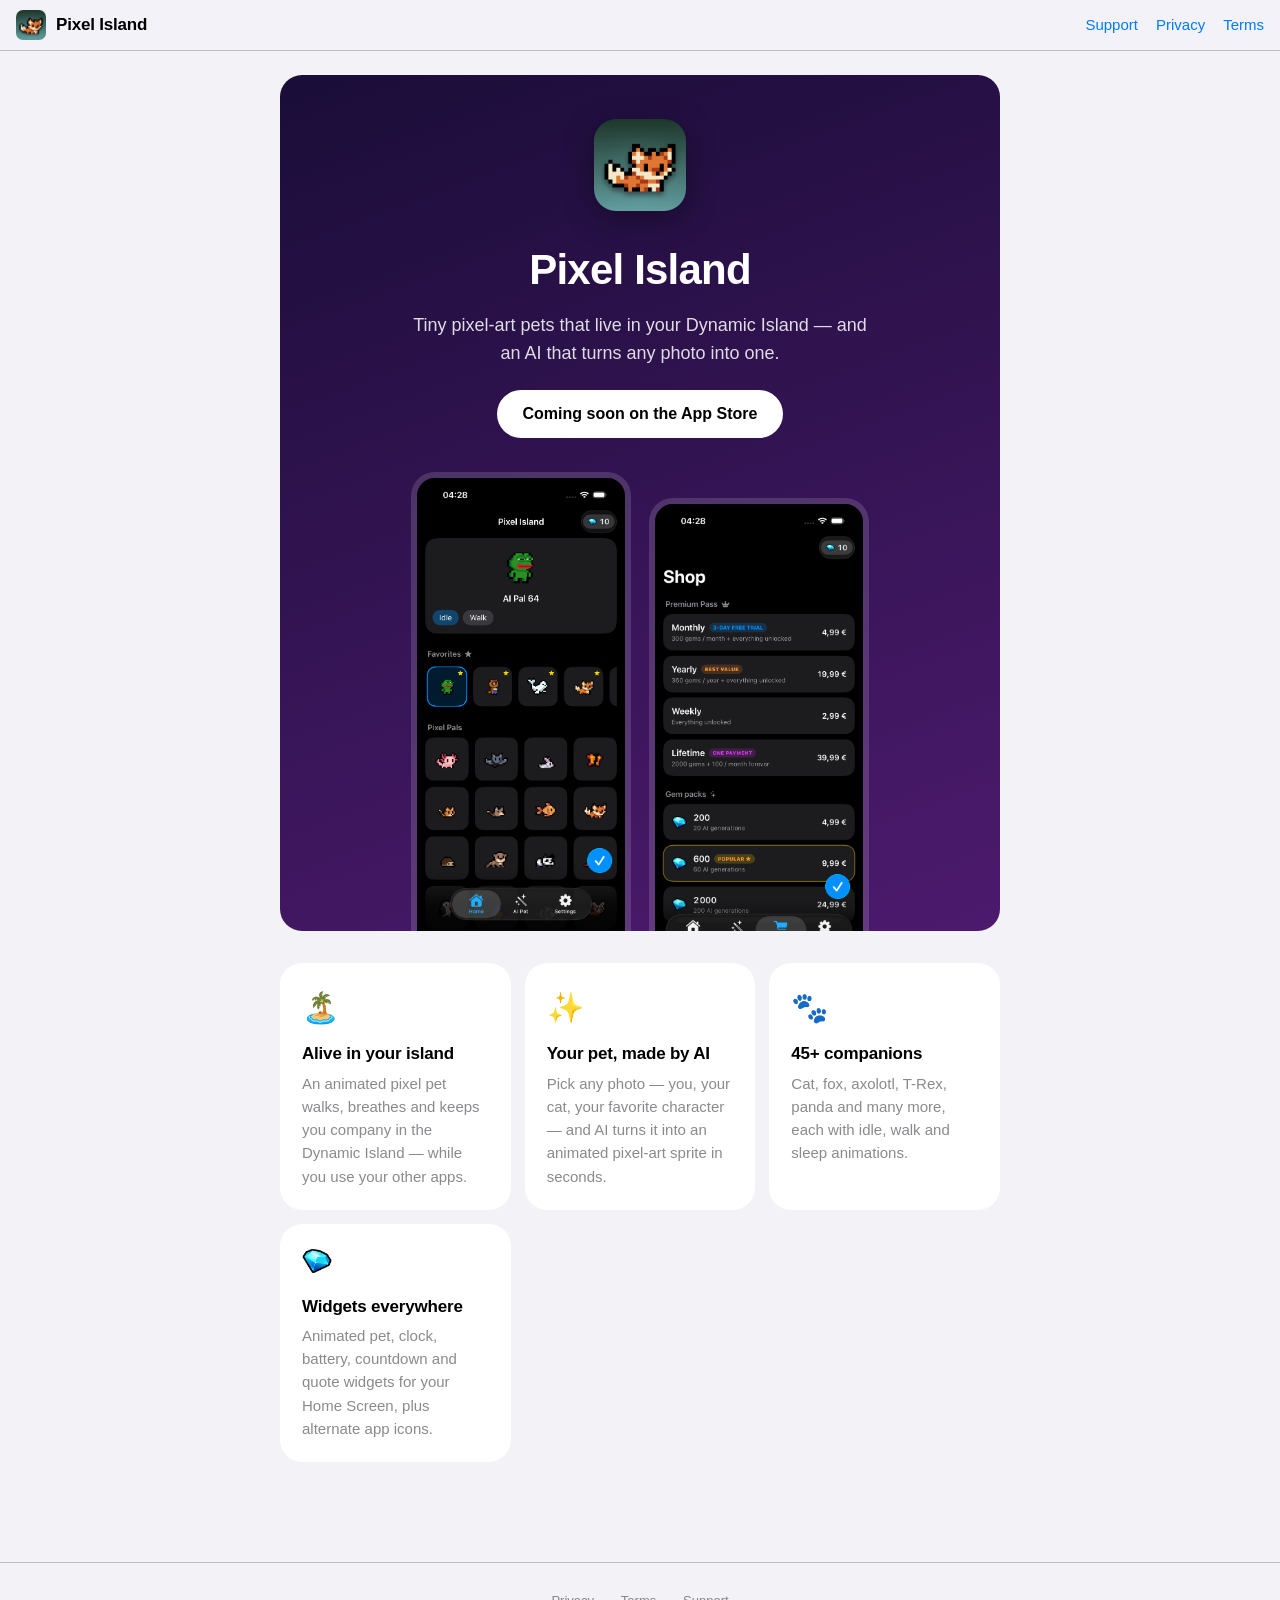
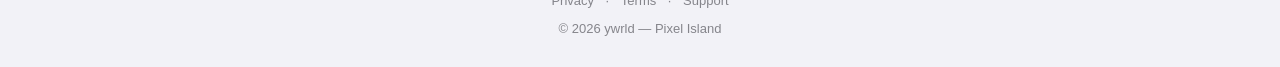
==== index.html @ cb22fa7f "Pixel Island marketing site (index, terms, privacy, support)" ====
<!DOCTYPE html>
<html lang="en">
<head>
<meta charset="UTF-8">
<meta name="viewport" content="width=device-width, initial-scale=1, viewport-fit=cover">
<title>Pixel Island — Cute pixel pets in your Dynamic Island</title>
<meta name="description" content="Adopt tiny pixel-art pets that live in your iPhone's Dynamic Island. Turn any photo into an animated pixel pal with AI.">
<link rel="icon" href="assets/icon.png">
<link rel="apple-touch-icon" href="assets/icon.png">
<link rel="stylesheet" href="style.css">
</head>
<body>
<nav>
  <img class="app-icon" src="assets/icon.png" alt="">
  <span class="title">Pixel Island</span>
  <div class="links">
    <a href="support.html">Support</a>
    <a href="privacy.html">Privacy</a>
    <a href="terms.html">Terms</a>
  </div>
</nav>

<main>
  <section class="hero">
    <img class="app-icon" src="assets/icon.png" alt="Pixel Island app icon">
    <h1>Pixel Island</h1>
    <p class="tagline">Tiny pixel-art pets that live in your Dynamic&nbsp;Island — and an AI that turns any photo into one.</p>
    <a class="store-badge" href="#" aria-disabled="true">Coming soon on the App&nbsp;Store</a>
    <div class="screens">
      <img src="assets/screen-home.png" alt="Pixel Island home screen with pet collection">
      <img src="assets/screen-shop.png" alt="Pixel Island shop with premium pass and gem packs">
    </div>
  </section>

  <section class="features">
    <div class="card">
      <div class="emoji">🏝️</div>
      <h3>Alive in your island</h3>
      <p>An animated pixel pet walks, breathes and keeps you company in the Dynamic Island — while you use your other apps.</p>
    </div>
    <div class="card">
      <div class="emoji">✨</div>
      <h3>Your pet, made by AI</h3>
      <p>Pick any photo — you, your cat, your favorite character — and AI turns it into an animated pixel-art sprite in seconds.</p>
    </div>
    <div class="card">
      <div class="emoji">🐾</div>
      <h3>45+ companions</h3>
      <p>Cat, fox, axolotl, T-Rex, panda and many more, each with idle, walk and sleep animations.</p>
    </div>
    <div class="card">
      <img class="gem" src="assets/gem.png" alt="">
      <h3>Widgets everywhere</h3>
      <p>Animated pet, clock, battery, countdown and quote widgets for your Home Screen, plus alternate app icons.</p>
    </div>
  </section>
</main>

<footer>
  <div class="links">
    <a href="privacy.html">Privacy</a> ·
    <a href="terms.html">Terms</a> ·
    <a href="support.html">Support</a>
  </div>
  © 2026 ywrld — Pixel Island
</footer>
</body>
</html>
---- style.css ----
/* Pixel Island — iOS-styled marketing site
   Design tokens follow Apple HIG: system font stack, semantic colors,
   frosted materials, 18-22px card radii, automatic dark mode. */

:root {
  color-scheme: light dark;
  --bg: #f2f2f7;               /* systemGroupedBackground */
  --bg-card: #ffffff;          /* secondarySystemGroupedBackground */
  --label: #000000;
  --secondary: #3c3c4399;      /* secondaryLabel */
  --tertiary: #3c3c434d;
  --separator: #3c3c4349;
  --tint: #007aff;             /* systemBlue */
  --hero-a: #1a0d38;
  --hero-b: #4d1a6e;
  --radius: 22px;
  --radius-s: 14px;
}
@media (prefers-color-scheme: dark) {
  :root {
    --bg: #000000;
    --bg-card: #1c1c1e;
    --label: #ffffff;
    --secondary: #ebebf599;
    --tertiary: #ebebf54d;
    --separator: #54545899;
    --tint: #0a84ff;
  }
}

* { margin: 0; padding: 0; box-sizing: border-box; }
html { -webkit-text-size-adjust: 100%; scroll-behavior: smooth; }
body {
  font-family: -apple-system, BlinkMacSystemFont, "SF Pro Text", "Segoe UI", Roboto, sans-serif;
  background: var(--bg);
  color: var(--label);
  line-height: 1.55;
  -webkit-font-smoothing: antialiased;
  overflow-x: hidden;
}

/* ── Frosted nav (iOS navigation bar) ── */
nav {
  position: sticky; top: 0; z-index: 50;
  display: flex; align-items: center; gap: 10px;
  padding: 10px max(16px, env(safe-area-inset-left));
  background: color-mix(in srgb, var(--bg) 72%, transparent);
  -webkit-backdrop-filter: saturate(180%) blur(20px);
  backdrop-filter: saturate(180%) blur(20px);
  border-bottom: 0.5px solid var(--separator);
}
nav .app-icon { width: 30px; height: 30px; border-radius: 7px; }
nav .title { font-weight: 700; font-size: 17px; letter-spacing: -0.2px; }
nav .links { margin-left: auto; display: flex; gap: 18px; }
nav a { color: var(--tint); text-decoration: none; font-size: 15px; }

main { max-width: 760px; margin: 0 auto; padding: 0 20px 60px; }

/* ── Hero ── */
.hero {
  margin: 24px 0 32px;
  border-radius: var(--radius);
  background: linear-gradient(160deg, var(--hero-a), var(--hero-b));
  color: #fff;
  padding: 44px 28px 0;
  text-align: center;
  overflow: hidden;
}
.hero .app-icon { width: 92px; height: 92px; border-radius: 22px;
  box-shadow: 0 8px 30px rgb(0 0 0 / 0.35); }
.hero h1 { font-size: clamp(30px, 6vw, 42px); font-weight: 800;
  letter-spacing: -0.8px; margin-top: 18px; }
.hero p.tagline { font-size: 18px; opacity: 0.85; margin: 10px auto 22px; max-width: 460px; }
.store-badge {
  display: inline-block; background: #fff; color: #000;
  border-radius: 999px; padding: 12px 26px; font-weight: 600;
  text-decoration: none; font-size: 16px; margin-bottom: 34px;
}
.hero .screens { display: flex; justify-content: center; gap: 18px; }
.hero .screens img {
  width: min(220px, 38vw);
  border-radius: 24px 24px 0 0;
  border: 6px solid rgb(255 255 255 / 0.14);
  border-bottom: none;
  display: block;
}
.hero .screens img:last-child { transform: translateY(26px); }

/* ── Feature cards (iOS inset grouped) ── */
.features { display: grid; grid-template-columns: repeat(auto-fit, minmax(min(220px, 100%), 1fr));
  gap: 14px; margin: 8px 0 40px; }
.card {
  background: var(--bg-card); border-radius: var(--radius);
  padding: 22px;
}
.card .emoji { font-size: 30px; }
.card img.gem { width: 30px; height: 30px; }
.card h3 { font-size: 17px; margin: 10px 0 4px; letter-spacing: -0.2px; }
.card p { font-size: 15px; color: var(--secondary); }

/* ── Legal / content pages ── */
.page-header { margin: 34px 0 6px; }
.page-header h1 { font-size: clamp(28px, 5vw, 36px); font-weight: 800; letter-spacing: -0.6px; }
.page-header .updated { color: var(--secondary); font-size: 14px; margin-top: 4px; }
article.sheet {
  background: var(--bg-card); border-radius: var(--radius);
  padding: 26px 24px; margin-top: 18px;
}
article.sheet h2 { font-size: 19px; margin: 26px 0 8px; letter-spacing: -0.3px; }
article.sheet h2:first-child { margin-top: 0; }
article.sheet h3 { font-size: 16px; margin: 18px 0 6px; }
article.sheet p, article.sheet li { font-size: 15px; color: var(--secondary); }
article.sheet strong { color: var(--label); font-weight: 600; }
article.sheet ul { padding-left: 22px; margin: 8px 0; }
article.sheet li { margin: 5px 0; }
article.sheet a { color: var(--tint); text-decoration: none; }

/* ── Support ── */
.support-cta {
  background: var(--bg-card); border-radius: var(--radius);
  padding: 34px 24px; text-align: center; margin-top: 18px;
}
.support-cta .emoji { font-size: 44px; }
.support-cta h2 { margin: 12px 0 6px; font-size: 22px; }
.support-cta p { color: var(--secondary); font-size: 15px; max-width: 420px; margin: 0 auto; }
.mail-button {
  display: inline-block; margin-top: 20px;
  background: var(--tint); color: #fff; text-decoration: none;
  padding: 12px 28px; border-radius: 999px; font-weight: 600; font-size: 16px;
}

/* ── Footer ── */
footer {
  border-top: 0.5px solid var(--separator);
  padding: 28px 20px calc(28px + env(safe-area-inset-bottom));
  text-align: center; color: var(--secondary); font-size: 13px;
}
footer .links { margin-bottom: 8px; }
footer a { color: var(--secondary); text-decoration: none; margin: 0 8px; }
footer a:hover { color: var(--tint); }

@media (max-width: 540px) {
  .hero { padding: 34px 18px 0; }
  .hero .screens { gap: 10px; }
  nav .links { gap: 12px; }
  article.sheet { padding: 20px 16px; }
}
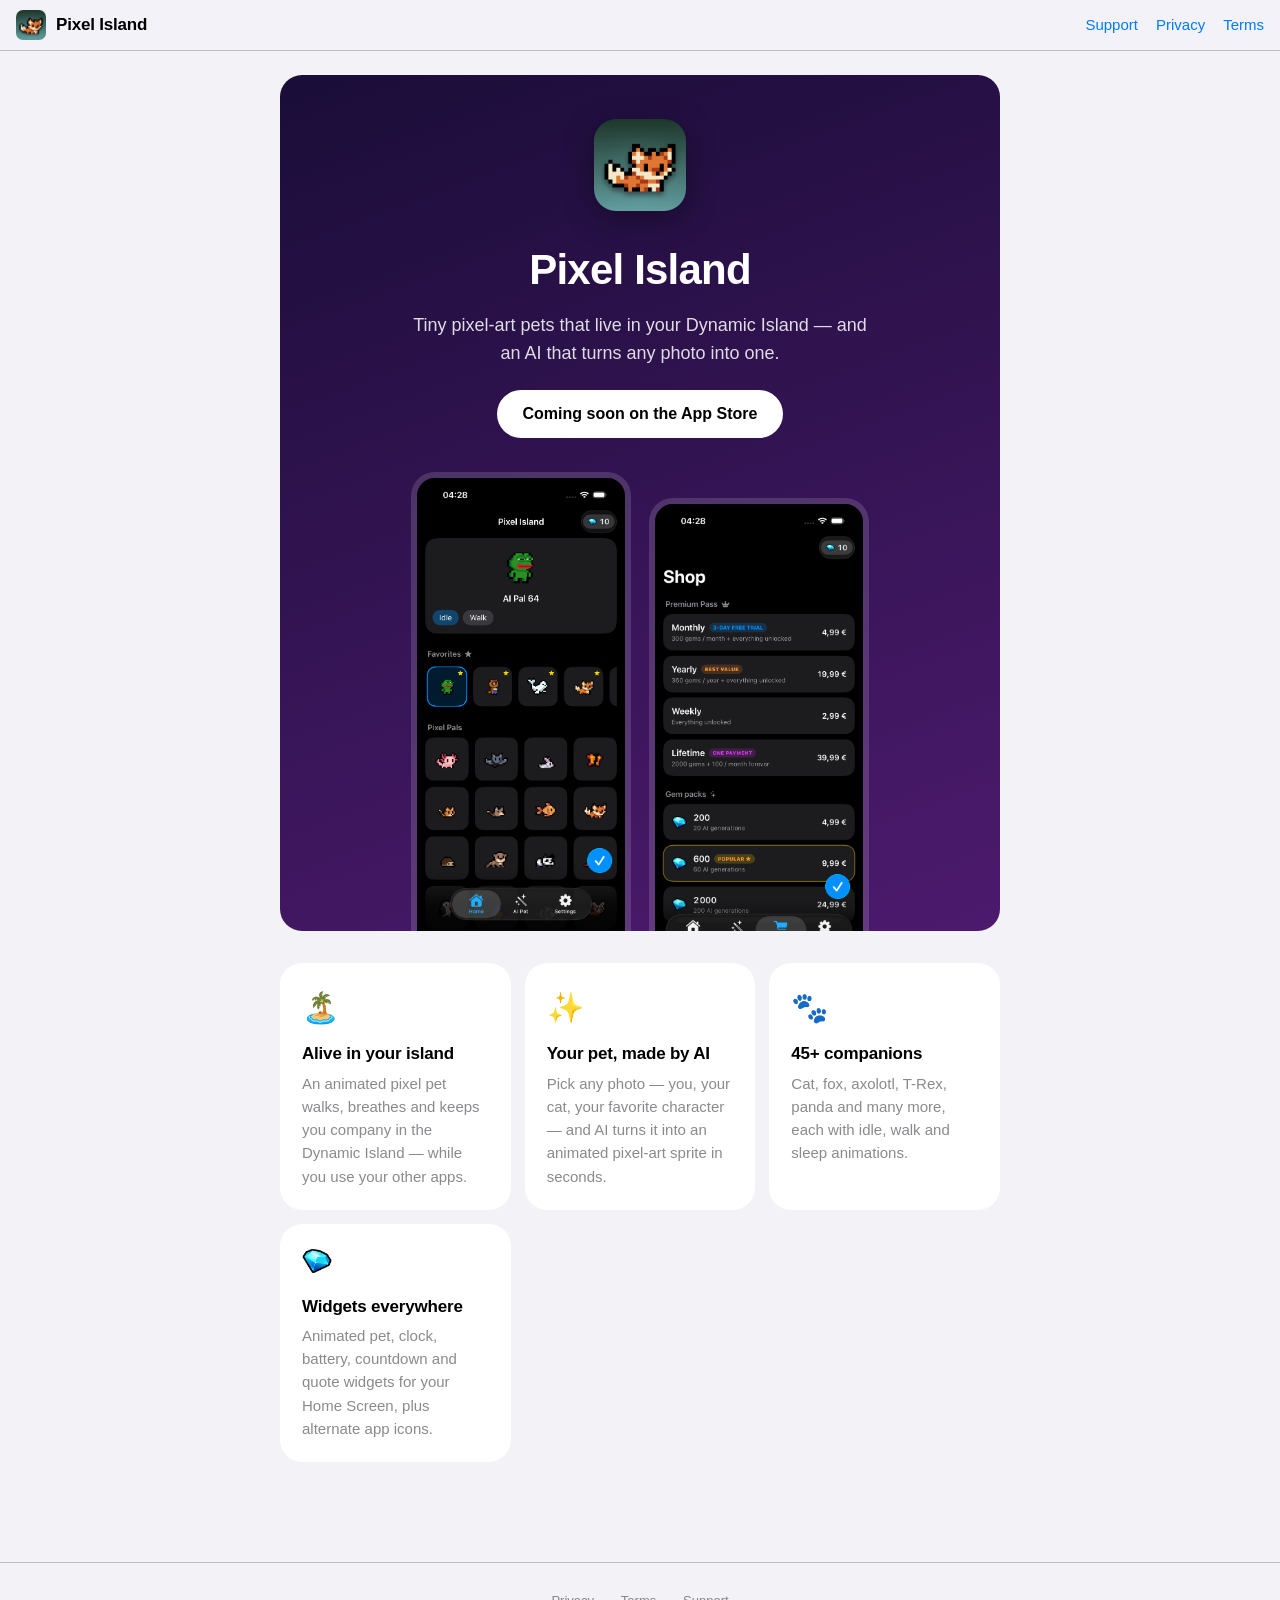
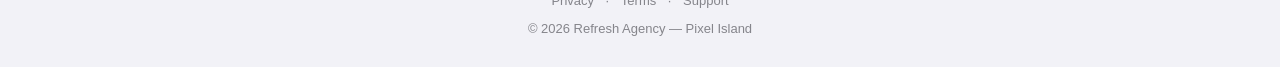
==== commit db3b6024: "branding: Refresh Agency + support email" ====
--- a/index.html
+++ b/index.html
@@ -62,7 +62,7 @@
     <a href="terms.html">Terms</a> ·
     <a href="support.html">Support</a>
   </div>
-  © 2026 ywrld — Pixel Island
+  © 2026 Refresh Agency — Pixel Island
 </footer>
 </body>
 </html>
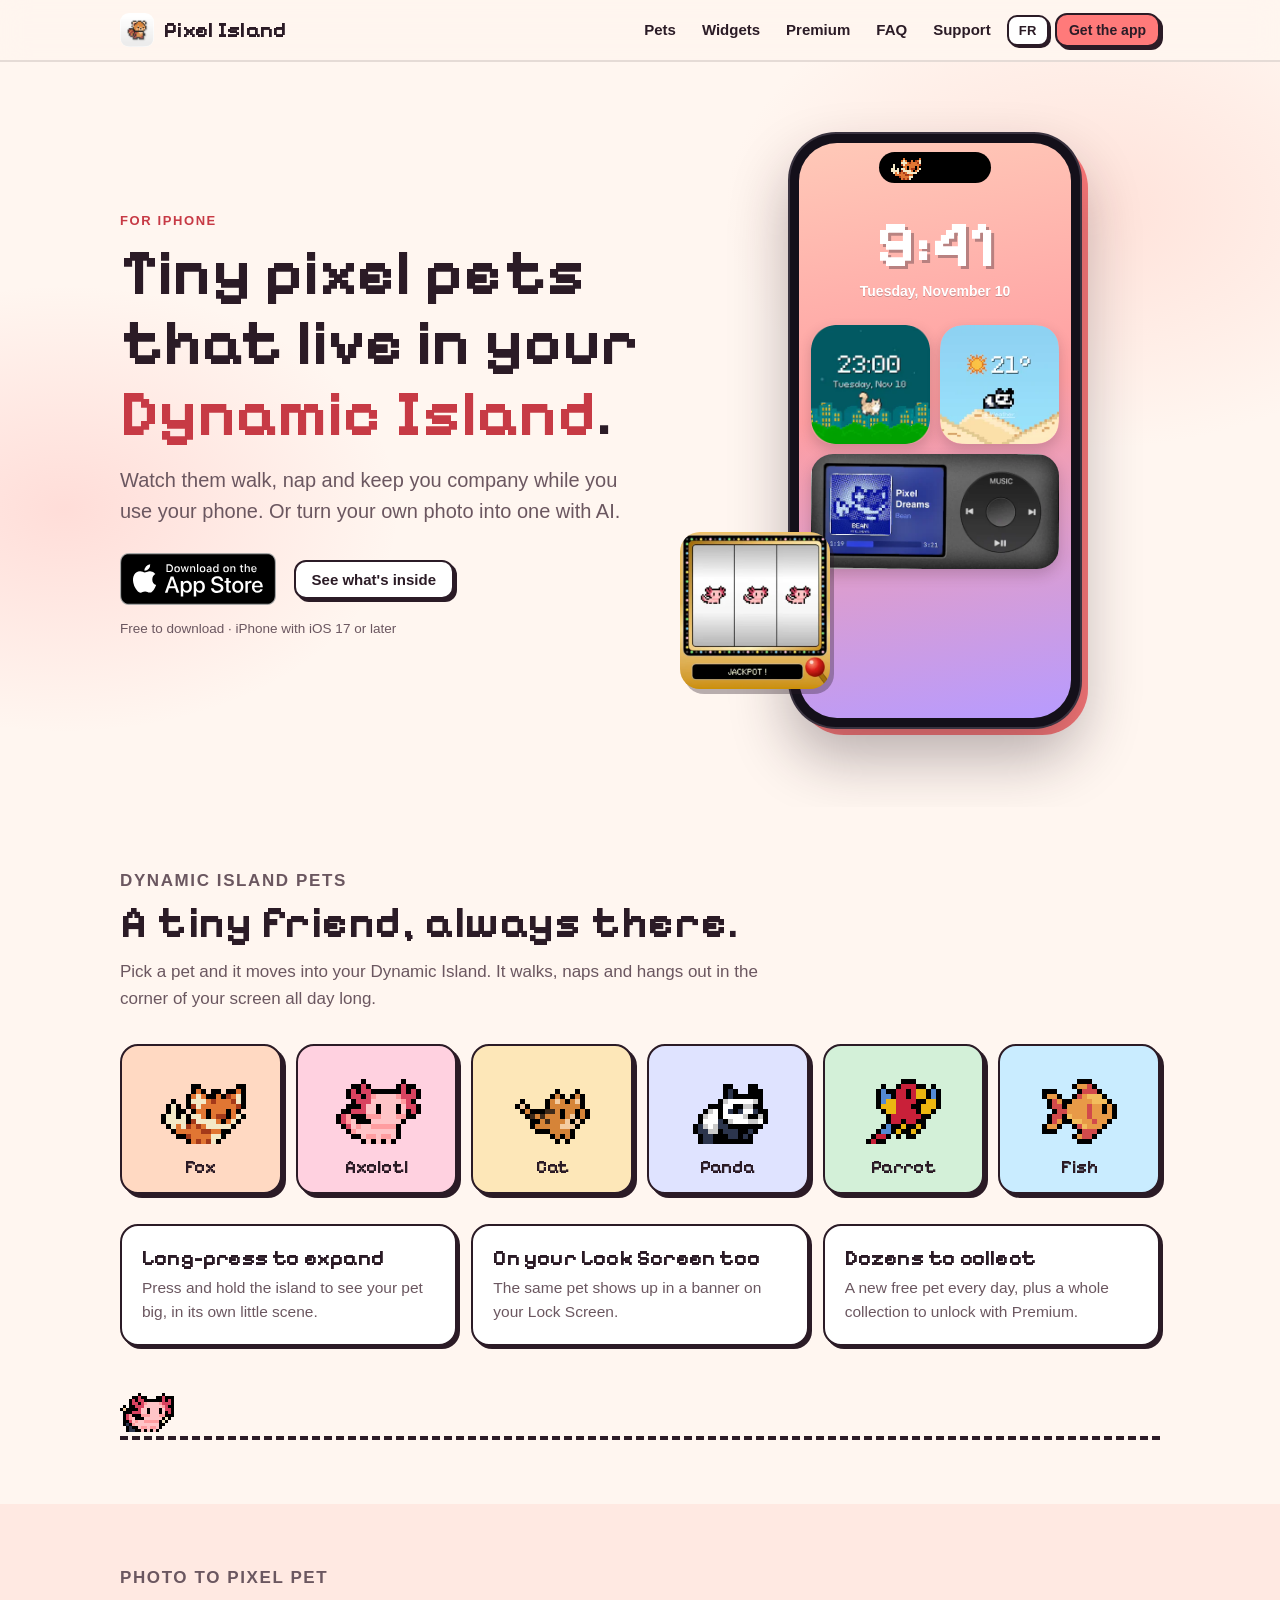
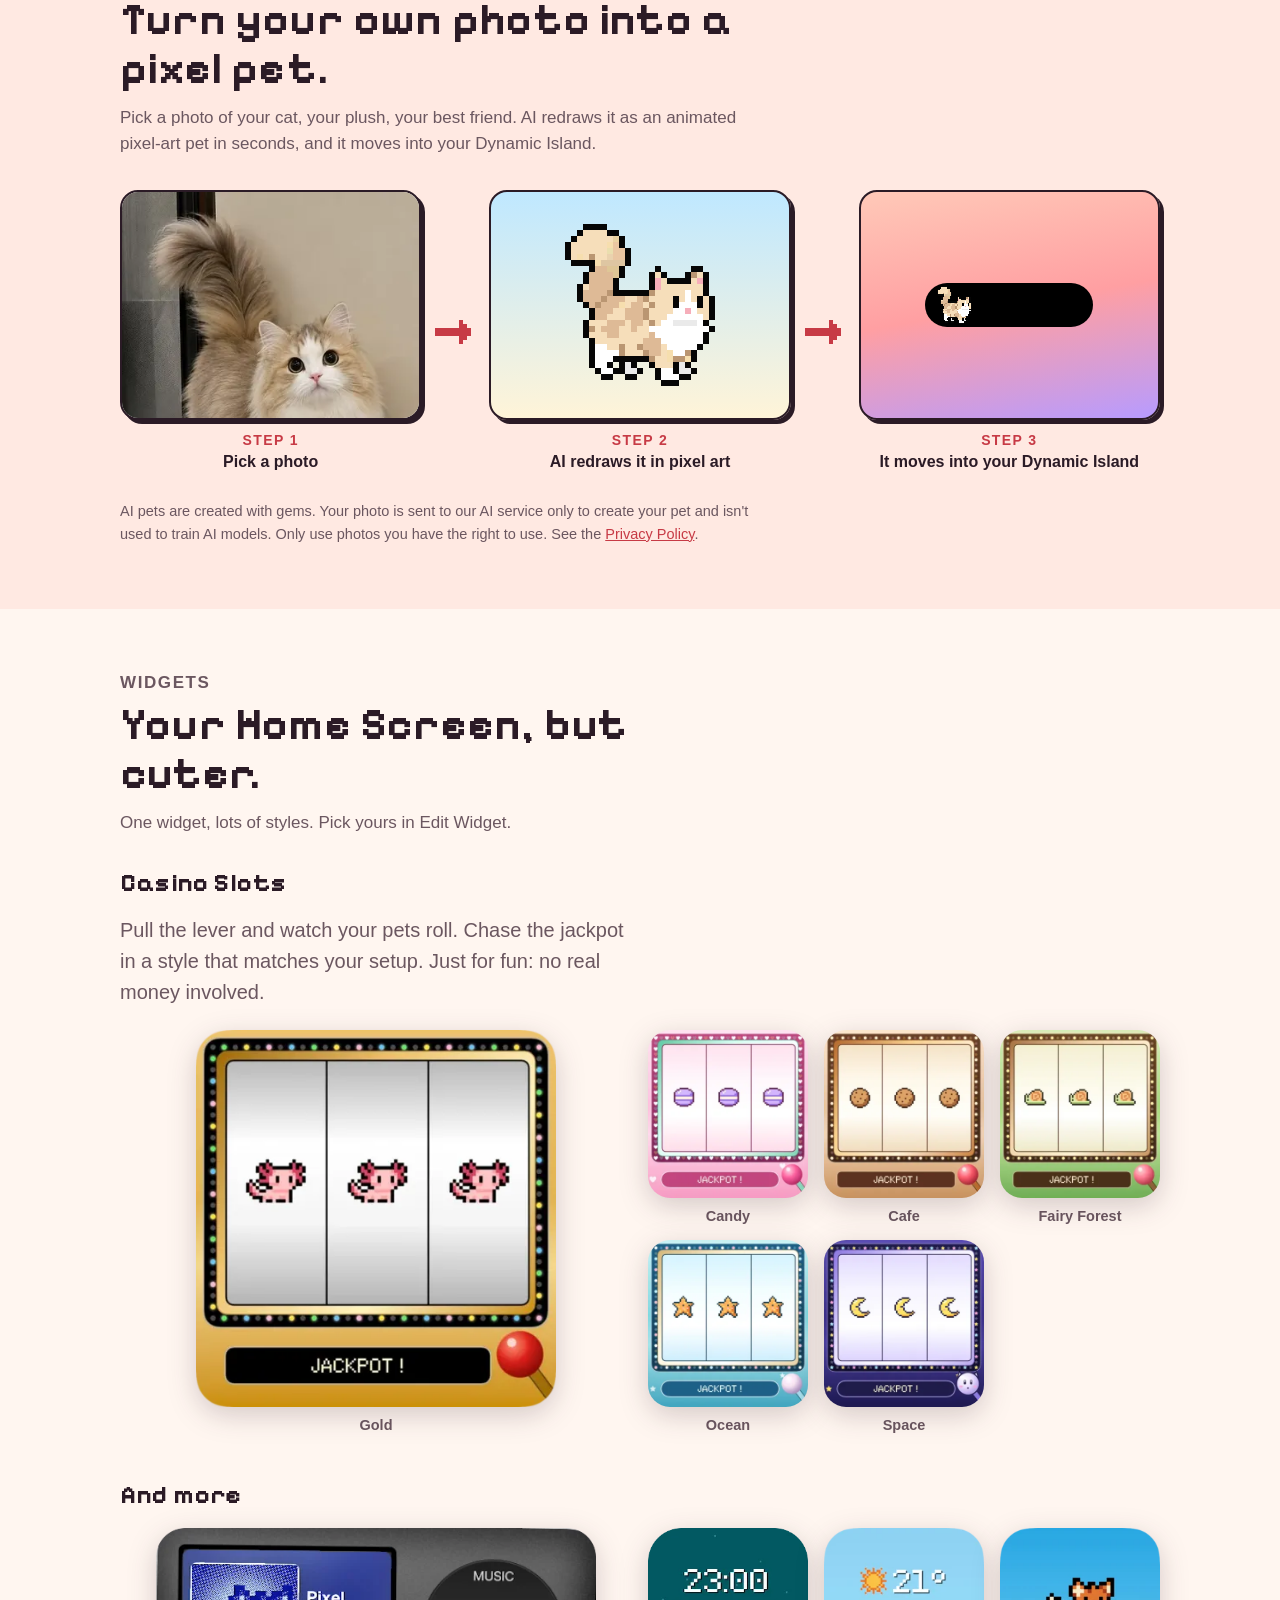
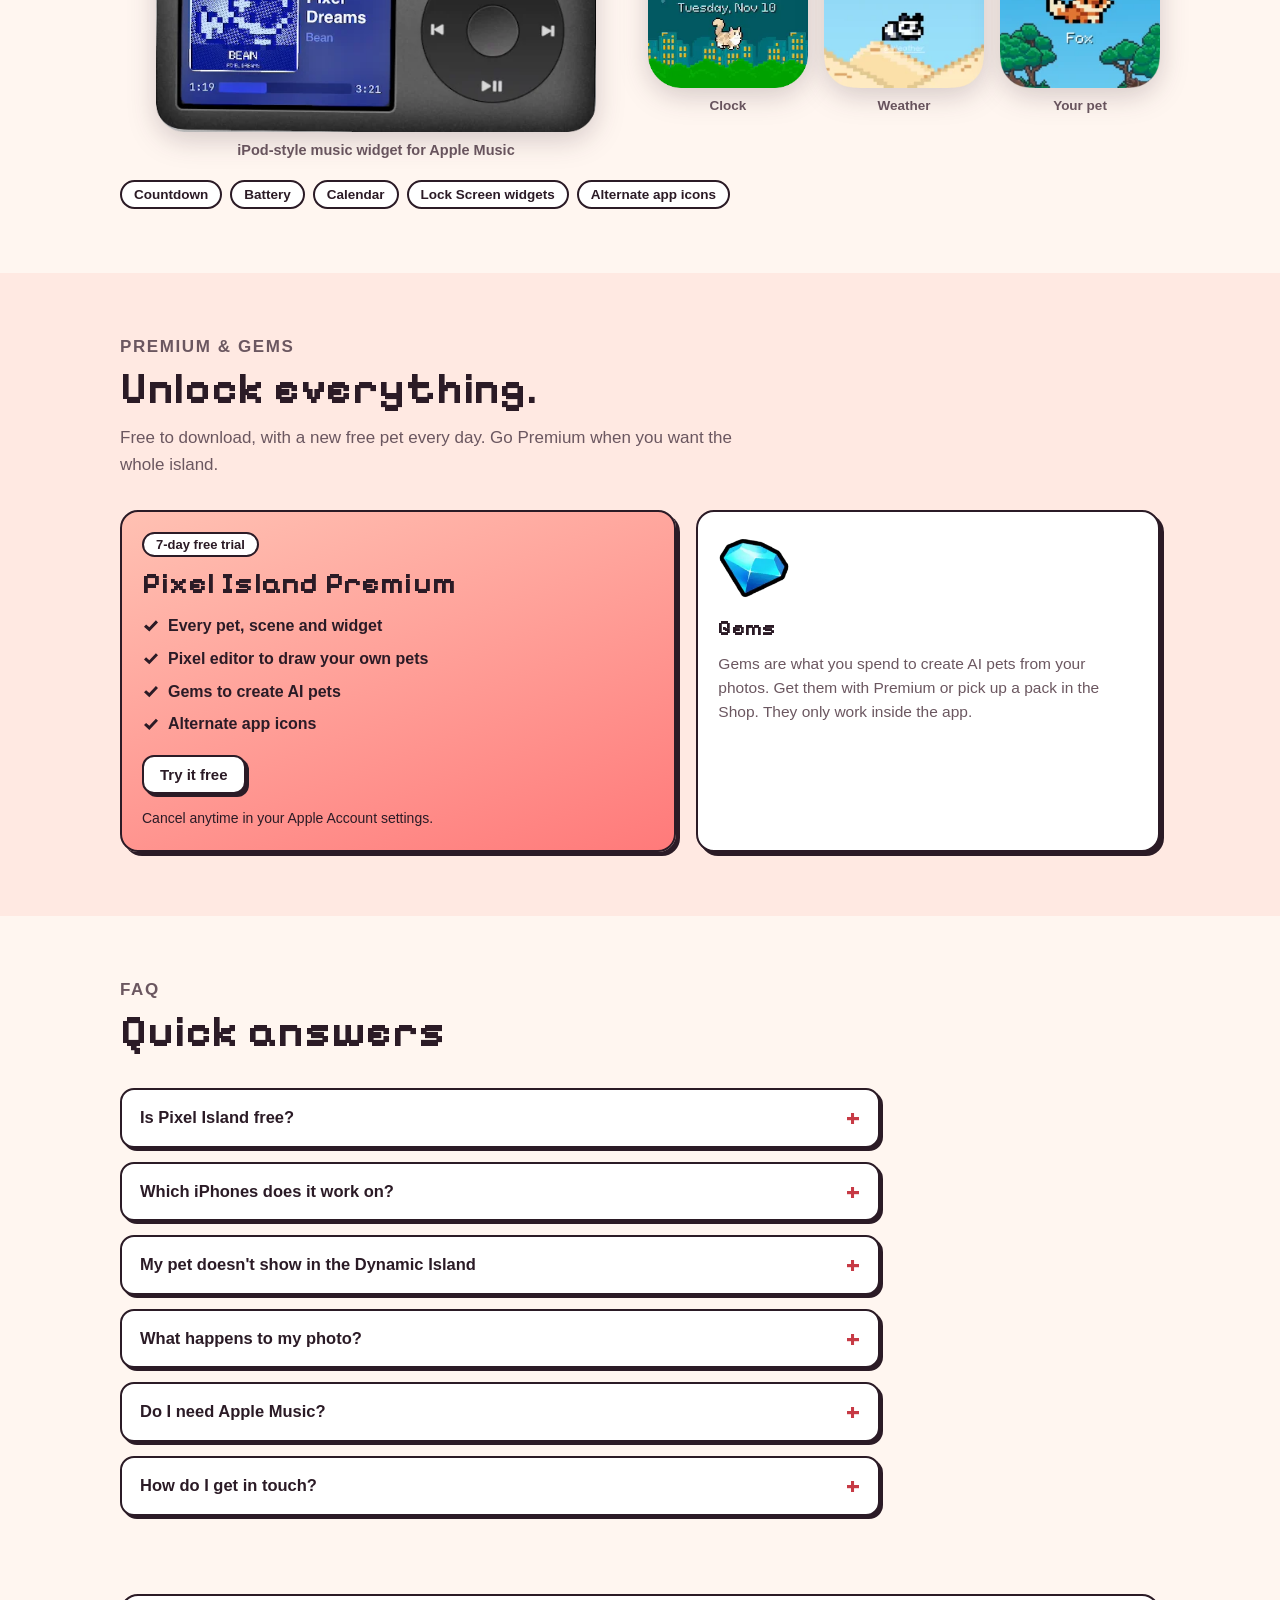
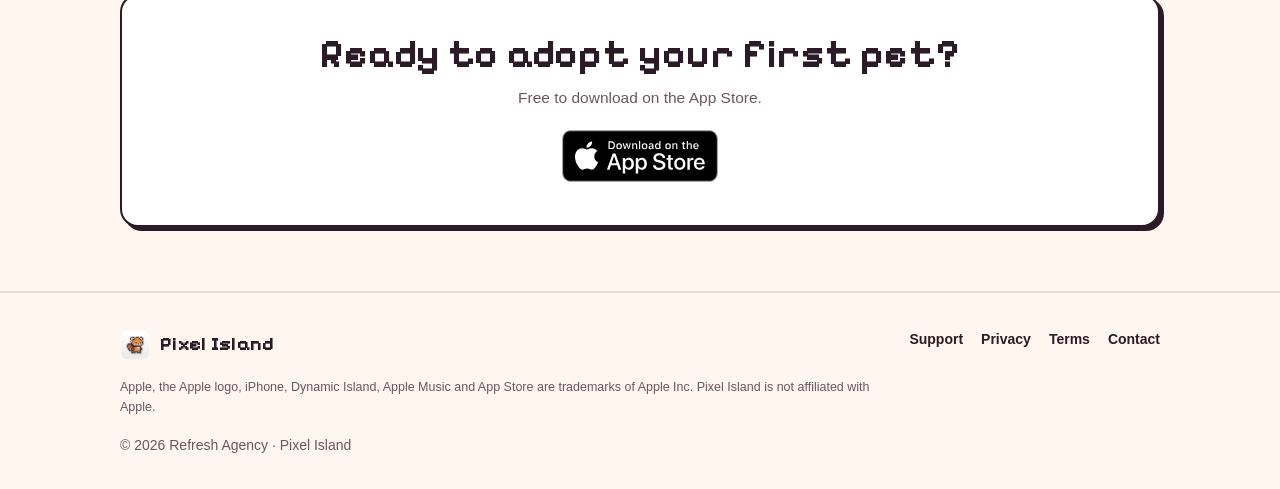
==== commit 8886f5ce: "Site refresh: single landing page (EN/FR), restyled support/privacy/terms wrapper, original art only" ====
--- a/index.html
+++ b/index.html
@@ -1,68 +1,252 @@
 <!DOCTYPE html>
-<html lang="en">
+<html lang="en" data-fr-title="Pixel Island : des pets pixel dans ta Dynamic Island, widgets et pets IA" data-fr-desc="De minuscules pets en pixel art qui vivent dans la Dynamic Island de ton iPhone. Transforme ta photo en pet pixel avec l&#x27;IA et ajoute des widgets mignons : Casino Slots, iPod, horloge, météo.">
 <head>
 <meta charset="UTF-8">
 <meta name="viewport" content="width=device-width, initial-scale=1, viewport-fit=cover">
-<title>Pixel Island — Cute pixel pets in your Dynamic Island</title>
-<meta name="description" content="Adopt tiny pixel-art pets that live in your iPhone's Dynamic Island. Turn any photo into an animated pixel pal with AI.">
-<link rel="icon" href="assets/icon.png">
-<link rel="apple-touch-icon" href="assets/icon.png">
+<title>Pixel Island: pixel pets in your Dynamic Island, widgets &amp; AI photo pets</title>
+<meta name="description" content="Tiny pixel-art pets that live in your iPhone&#x27;s Dynamic Island. Turn your own photo into a pixel pet with AI, and add cute widgets: Casino Slots, iPod music, clock, weather.">
+<link rel="canonical" href="https://ywrld14.github.io/pixel-island-site/">
+<meta name="theme-color" content="#fff6f0" media="(prefers-color-scheme: light)">
+<meta name="theme-color" content="#1a1218" media="(prefers-color-scheme: dark)">
+<meta name="apple-itunes-app" content="app-id=6807920182">
+<meta property="og:type" content="website">
+<meta property="og:site_name" content="Pixel Island">
+<meta property="og:title" content="Pixel Island: pixel pets in your Dynamic Island, widgets &amp; AI photo pets">
+<meta property="og:description" content="Tiny pixel-art pets that live in your iPhone&#x27;s Dynamic Island. Turn your own photo into a pixel pet with AI, and add cute widgets: Casino Slots, iPod music, clock, weather.">
+<meta property="og:url" content="https://ywrld14.github.io/pixel-island-site/">
+<meta property="og:image" content="https://ywrld14.github.io/pixel-island-site/assets/og.jpg">
+<meta property="og:image:width" content="1200">
+<meta property="og:image:height" content="630">
+<meta property="og:image:alt" content="Pixel Island: tiny pixel pets in your Dynamic Island, with Casino Slots widgets">
+<meta name="twitter:card" content="summary_large_image">
+<meta name="twitter:title" content="Pixel Island: pixel pets in your Dynamic Island, widgets &amp; AI photo pets">
+<meta name="twitter:description" content="Tiny pixel-art pets that live in your iPhone&#x27;s Dynamic Island. Turn your own photo into a pixel pet with AI, and add cute widgets: Casino Slots, iPod music, clock, weather.">
+<meta name="twitter:image" content="https://ywrld14.github.io/pixel-island-site/assets/og.jpg">
+<link rel="icon" type="image/png" sizes="32x32" href="assets/icon-32.png">
+<link rel="apple-touch-icon" href="assets/icon-180.png">
+<link rel="preload" href="assets/fonts/pixelify-sans.woff2" as="font" type="font/woff2" crossorigin>
 <link rel="stylesheet" href="style.css">
+<script type="application/ld+json">
+{"@context":"https://schema.org","@type":"MobileApplication","name":"Pixel Island","operatingSystem":"iOS 17.0 or later","description":"Tiny pixel pets that live in your Dynamic Island. Turn your own photo into a pixel pet with AI, and decorate your Home Screen with pixel widgets.","url":"https://ywrld14.github.io/pixel-island-site/","downloadUrl":"https://apps.apple.com/app/id6807920182","image":"https://ywrld14.github.io/pixel-island-site/assets/icon.png","offers":{"@type":"Offer","price":"0","priceCurrency":"USD"},"publisher":{"@type":"Organization","name":"Refresh Agency"}}
+</script>
 </head>
 <body>
-<nav>
-  <img class="app-icon" src="assets/icon.png" alt="">
-  <span class="title">Pixel Island</span>
-  <div class="links">
-    <a href="support.html">Support</a>
-    <a href="privacy.html">Privacy</a>
-    <a href="terms.html">Terms</a>
-  </div>
-</nav>
-
-<main>
-  <section class="hero">
-    <img class="app-icon" src="assets/icon.png" alt="Pixel Island app icon">
-    <h1>Pixel Island</h1>
-    <p class="tagline">Tiny pixel-art pets that live in your Dynamic&nbsp;Island — and an AI that turns any photo into one.</p>
-    <a class="store-badge" href="#" aria-disabled="true">Coming soon on the App&nbsp;Store</a>
-    <div class="screens">
-      <img src="assets/screen-home.png" alt="Pixel Island home screen with pet collection">
-      <img src="assets/screen-shop.png" alt="Pixel Island shop with premium pass and gem packs">
-    </div>
-  </section>
-
-  <section class="features">
+<a class="skip" href="#main" data-fr="Aller au contenu">Skip to content</a>
+<header class="nav">
+  <div class="wrap">
+    <a class="brand" href="index.html" aria-label="Pixel Island"><img src="assets/icon-180.png" width="34" height="34" alt="">Pixel Island</a>
+    <nav class="nav-links" aria-label="Main">
+      <a class="l opt" href="#pets" data-fr="Pets">Pets</a>
+      <a class="l opt" href="#widgets" data-fr="Widgets">Widgets</a>
+      <a class="l opt" href="#premium" data-fr="Premium">Premium</a>
+      <a class="l opt" href="#faq" data-fr="FAQ">FAQ</a>
+      <a class="l opt" href="support.html">Support</a>
+      <button class="lang" id="lang" type="button" aria-label="Passer en français">FR</button>
+      <a class="btn sm" href="https://apps.apple.com/app/id6807920182" data-fr="Obtenir">Get the app</a>
+    </nav>
+  </div>
+</header>
+
+<main id="main">
+
+<section class="hero" aria-labelledby="h1">
+  <div class="wrap">
+    <div>
+      <p class="kicker" data-fr="Pour iPhone">For iPhone</p>
+      <h1 id="h1" data-fr="De minuscules pets pixel qui vivent dans ta &lt;em&gt;Dynamic Island&lt;/em&gt;.">Tiny pixel pets that live in your <em>Dynamic Island</em>.</h1>
+      <p class="lead" data-fr="Regarde-les marcher, faire la sieste et te tenir compagnie pendant que tu utilises ton iPhone. Ou transforme ta propre photo en pet grâce à l&#x27;IA.">Watch them walk, nap and keep you company while you use your phone. Or turn your own photo into one with AI.</p>
+      <div class="cta">
+        <a class="badge" href="https://apps.apple.com/app/id6807920182"><img src="assets/badge-app-store-en.svg" data-fr-src="assets/badge-app-store-fr.svg" width="162" height="54" alt="Download on the App Store" data-fr-alt="Télécharger dans l'App Store"></a>
+        <a class="btn ghost" href="#pets" data-fr="Découvrir">See what's inside</a>
+      </div>
+      <p class="fine" data-fr="Gratuit à télécharger · iPhone sous iOS 17 ou plus récent">Free to download &middot; iPhone with iOS 17 or later</p>
+    </div>
+
+    <div class="phone-stage" aria-hidden="true">
+      <div class="phone">
+        <div class="screen">
+          <div class="island">
+            <div class="track"><div class="walker"><div class="spr fox"></div></div></div>
+            <div class="exp"><div class="spr fox" style="--s:4"></div><div>Fox<small>Pixel Island</small></div></div>
+          </div>
+          <div class="clock">9:41</div>
+          <div class="date" data-fr="mardi 10 novembre">Tuesday, November 10</div>
+          <div class="widgets">
+            <img src="assets/widgets/clock.webp" width="220" height="220" alt="">
+            <img src="assets/widgets/weather.webp" width="220" height="220" alt="">
+            <img class="wide" src="assets/widgets/ipod.webp" width="552" height="256" alt="">
+          </div>
+        </div>
+      </div>
+      <div class="float-card"><img src="assets/widgets/gold.webp" width="420" height="440" alt=""></div>
+    </div>
+  </div>
+</section>
+
+<section id="pets" aria-labelledby="pets-h">
+  <div class="wrap">
+    <div class="head">
+      <p class="kicker" data-fr="Pets pour Dynamic Island">Dynamic Island pets</p>
+      <h2 id="pets-h" data-fr="Un petit compagnon, toujours là.">A tiny friend, always there.</h2>
+      <p data-fr="Choisis un pet et il s&#x27;installe dans ta Dynamic Island. Il marche, fait la sieste et traîne dans un coin de ton écran toute la journée.">Pick a pet and it moves into your Dynamic Island. It walks, naps and hangs out in the corner of your screen all day long.</p>
+    </div>
+    <div class="pet-tiles" role="list">
+      <div class="pet-tile" role="listitem"><div class="spr fox" role="img" aria-label="Fox" data-fr-aria="Renard"></div><span data-fr="Renard">Fox</span></div>
+      <div class="pet-tile" role="listitem"><div class="spr axolotl" role="img" aria-label="Axolotl"></div><span>Axolotl</span></div>
+      <div class="pet-tile" role="listitem"><div class="spr cat" role="img" aria-label="Cat" data-fr-aria="Chat"></div><span data-fr="Chat">Cat</span></div>
+      <div class="pet-tile" role="listitem"><div class="spr panda" role="img" aria-label="Panda"></div><span>Panda</span></div>
+      <div class="pet-tile" role="listitem"><div class="spr parrot" role="img" aria-label="Parrot" data-fr-aria="Perroquet"></div><span data-fr="Perroquet">Parrot</span></div>
+      <div class="pet-tile" role="listitem"><div class="spr fish" role="img" aria-label="Fish" data-fr-aria="Poisson"></div><span data-fr="Poisson">Fish</span></div>
+    </div>
+    <div class="points">
+      <div class="card"><h3 data-fr="Appui long pour agrandir">Long-press to expand</h3><p data-fr="Appuie longtemps sur l&#x27;île pour voir ton pet en grand, dans son petit décor.">Press and hold the island to see your pet big, in its own little scene.</p></div>
+      <div class="card"><h3 data-fr="Sur l’écran verrouillé aussi">On your Lock Screen too</h3><p data-fr="Le même pet apparaît dans une bannière sur ton écran verrouillé.">The same pet shows up in a banner on your Lock Screen.</p></div>
+      <div class="card"><h3 data-fr="Plein à collectionner">Dozens to collect</h3><p data-fr="Un nouveau pet gratuit chaque jour, et toute une collection à débloquer avec Premium.">A new free pet every day, plus a whole collection to unlock with Premium.</p></div>
+    </div>
+    <div class="ground" aria-hidden="true">
+      <div class="spr panda" style="--s:3;--t:23s;--dl:-3s"></div>
+      <div class="spr fox" style="--s:3;--t:17s;--dl:-9s"></div>
+      <div class="spr cat" style="--s:3;--t:29s;--dl:-16s"></div>
+      <div class="spr axolotl" style="--s:3;--t:21s;--dl:-1s"></div>
+    </div>
+  </div>
+</section>
+
+<section id="photo" class="band" aria-labelledby="photo-h">
+  <div class="wrap">
+    <div class="head">
+      <p class="kicker" data-fr="De la photo au pet pixel">Photo to pixel pet</p>
+      <h2 id="photo-h" data-fr="Transforme ta photo en pet pixel.">Turn your own photo into a pixel pet.</h2>
+      <p data-fr="Choisis une photo de ton chat, de ta peluche, de ton meilleur ami. L&#x27;IA la redessine en pet pixel animé en quelques secondes, et il s&#x27;installe dans ta Dynamic Island.">Pick a photo of your cat, your plush, your best friend. AI redraws it as an animated pixel-art pet in seconds, and it moves into your Dynamic Island.</p>
+    </div>
+    <div class="steps">
+      <div class="step">
+        <div class="frame"><img class="photo" src="assets/img/cat-photo.webp" width="360" height="480" alt="A photo of a fluffy cream cat" data-fr-alt="Une photo d'un chat crème tout doux"></div>
+        <p><b data-fr="Étape 1">Step 1</b><span data-fr="Choisis une photo">Pick a photo</span></p>
+      </div>
+      <svg class="arrow" viewBox="0 0 10 8" aria-hidden="true" shape-rendering="crispEdges"><path fill="currentColor" d="M0 3h6V1h1v1h1v1h1v2H8v1H7v1H6V5H0z"/></svg>
+      <div class="step">
+        <div class="frame sky"><div class="spr demo" role="img" aria-label="The same cat redrawn as an animated pixel-art pet" data-fr-aria="Le même chat redessiné en pet pixel animé"></div></div>
+        <p><b data-fr="Étape 2">Step 2</b><span data-fr="L&#x27;IA le redessine en pixel art">AI redraws it in pixel art</span></p>
+      </div>
+      <svg class="arrow" viewBox="0 0 10 8" aria-hidden="true" shape-rendering="crispEdges"><path fill="currentColor" d="M0 3h6V1h1v1h1v1h1v2H8v1H7v1H6V5H0z"/></svg>
+      <div class="step">
+        <div class="frame dark"><div class="mini-island" role="img" aria-label="The pet walking in the Dynamic Island" data-fr-aria="Le pet qui marche dans la Dynamic Island"><div class="spr demo"></div></div></div>
+        <p><b data-fr="Étape 3">Step 3</b><span data-fr="Il emménage dans ta Dynamic Island">It moves into your Dynamic Island</span></p>
+      </div>
+    </div>
+    <p class="note" data-fr="Les pets IA se créent avec des gemmes. Ta photo est envoyée à notre service d’IA uniquement pour créer ton pet et ne sert pas à entraîner des modèles d’IA. Utilise uniquement des photos que tu as le droit d’utiliser. Voir la &lt;a href=&quot;privacy.html&quot;&gt;politique de confidentialité&lt;/a&gt;.">AI pets are created with gems. Your photo is sent to our AI service only to create your pet and isn't used to train AI models. Only use photos you have the right to use. See the <a href="privacy.html">Privacy Policy</a>.</p>
+  </div>
+</section>
+
+<section id="widgets" aria-labelledby="w-h">
+  <div class="wrap">
+    <div class="head">
+      <p class="kicker">Widgets</p>
+      <h2 id="w-h" data-fr="Ton écran d’accueil, en plus mignon.">Your Home Screen, but cuter.</h2>
+      <p data-fr="Un seul widget, plein de styles. Choisis le tien dans « Modifier le widget ».">One widget, lots of styles. Pick yours in Edit Widget.</p>
+    </div>
+
+    <h3 class="sub">Casino Slots</h3>
+    <p class="lead" style="margin-bottom:22px" data-fr="Tire le levier et regarde tes pets défiler. Vise le jackpot dans un style assorti à ton écran. Pour le fun uniquement : aucun argent réel en jeu.">Pull the lever and watch your pets roll. Chase the jackpot in a style that matches your setup. Just for fun: no real money involved.</p>
+    <div class="w-slots">
+      <figure class="w big"><img src="assets/widgets/gold.webp" width="420" height="440" alt="Gold Casino Slots widget showing a jackpot of three axolotls" data-fr-alt="Widget Casino Slots doré avec un jackpot de trois axolotls"><figcaption data-fr="Doré">Gold</figcaption></figure>
+      <figure class="w sm"><img src="assets/widgets/candyShop.webp" width="360" height="377" alt="Candy Casino Slots widget" data-fr-alt="Widget Casino Slots style bonbon"><figcaption data-fr="Bonbon">Candy</figcaption></figure>
+      <figure class="w sm"><img src="assets/widgets/cozyCafe.webp" width="360" height="377" alt="Cafe Casino Slots widget" data-fr-alt="Widget Casino Slots style café"><figcaption data-fr="Café">Cafe</figcaption></figure>
+      <figure class="w sm"><img src="assets/widgets/fairyForest.webp" width="360" height="377" alt="Fairy Forest Casino Slots widget" data-fr-alt="Widget Casino Slots style forêt féerique"><figcaption data-fr="Forêt féerique">Fairy Forest</figcaption></figure>
+      <figure class="w sm"><img src="assets/widgets/oceanPals.webp" width="360" height="377" alt="Ocean Casino Slots widget" data-fr-alt="Widget Casino Slots style océan"><figcaption data-fr="Océan">Ocean</figcaption></figure>
+      <figure class="w sm"><img src="assets/widgets/spaceKitty.webp" width="360" height="377" alt="Space Casino Slots widget" data-fr-alt="Widget Casino Slots style espace"><figcaption data-fr="Espace">Space</figcaption></figure>
+    </div>
+
+    <h3 class="sub" style="margin-top:48px" data-fr="Et ce n’est pas tout">And more</h3>
+    <div class="w-more">
+      <figure class="w wide"><img src="assets/widgets/ipod.webp" width="552" height="256" alt="Retro iPod-style music widget playing a song" data-fr-alt="Widget musique façon iPod rétro en lecture"><figcaption data-fr="Widget musique façon iPod, avec ton Apple Music">iPod-style music widget for Apple Music</figcaption></figure>
+      <figure class="w"><img src="assets/widgets/clock.webp" width="250" height="250" alt="Pixel clock widget with a cat" data-fr-alt="Widget horloge pixel avec un chat"><figcaption data-fr="Horloge">Clock</figcaption></figure>
+      <figure class="w"><img src="assets/widgets/weather.webp" width="220" height="220" alt="Pixel weather widget" data-fr-alt="Widget météo pixel"><figcaption data-fr="Météo">Weather</figcaption></figure>
+      <figure class="w"><img src="assets/widgets/pet.webp" width="220" height="220" alt="Pet widget with a fox" data-fr-alt="Widget pet avec un renard"><figcaption data-fr="Ton pet">Your pet</figcaption></figure>
+    </div>
+    <div class="chips" aria-label="Also included" data-fr-aria="Aussi inclus">
+      <span class="chip" data-fr="Compte à rebours">Countdown</span>
+      <span class="chip" data-fr="Batterie">Battery</span>
+      <span class="chip" data-fr="Calendrier">Calendar</span>
+      <span class="chip" data-fr="Widgets écran verrouillé">Lock Screen widgets</span>
+      <span class="chip" data-fr="Icônes d’app alternatives">Alternate app icons</span>
+    </div>
+  </div>
+</section>
+
+<section id="premium" class="band" aria-labelledby="pr-h">
+  <div class="wrap">
+    <div class="head">
+      <p class="kicker">Premium &amp; gems</p>
+      <h2 id="pr-h" data-fr="Débloque tout.">Unlock everything.</h2>
+      <p data-fr="Gratuit à télécharger, avec un nouveau pet gratuit chaque jour. Passe Premium quand tu veux aller plus loin.">Free to download, with a new free pet every day. Go Premium when you want the whole island.</p>
+    </div>
+    <div class="two">
+      <div class="card premium">
+        <span class="tag" data-fr="7 jours d’essai gratuit">7-day free trial</span>
+        <h3>Pixel Island Premium</h3>
+        <ul>
+          <li data-fr="Tous les pets, décors et widgets">Every pet, scene and widget</li>
+          <li data-fr="Éditeur pixel pour dessiner tes propres pets">Pixel editor to draw your own pets</li>
+          <li data-fr="Des gemmes pour créer des pets avec l’IA">Gems to create AI pets</li>
+          <li data-fr="Icônes d’app alternatives">Alternate app icons</li>
+        </ul>
+        <a class="btn ghost" href="https://apps.apple.com/app/id6807920182" data-fr="Essayer gratuitement">Try it free</a>
+        <p style="margin-top:14px;font-size:14px" data-fr="Annulable à tout moment dans les réglages de ton compte Apple.">Cancel anytime in your Apple Account settings.</p>
+      </div>
+      <div class="card gems">
+        <img src="assets/gem.webp" width="72" height="72" alt="">
+        <h3 data-fr="Gemmes">Gems</h3>
+        <p data-fr="Les gemmes servent à créer des pets avec l’IA à partir de tes photos. Obtiens-en avec Premium ou prends un pack dans la boutique. Elles ne fonctionnent que dans l’app.">Gems are what you spend to create AI pets from your photos. Get them with Premium or pick up a pack in the Shop. They only work inside the app.</p>
+      </div>
+    </div>
+  </div>
+</section>
+
+<section id="faq" aria-labelledby="faq-h">
+  <div class="wrap">
+    <div class="head">
+      <p class="kicker">FAQ</p>
+      <h2 id="faq-h" data-fr="Questions fréquentes">Quick answers</h2>
+    </div>
+    <div class="faq">
+      <details><summary data-fr="Pixel Island est-il gratuit ?">Is Pixel Island free?</summary><div data-fr="L’app est gratuite à télécharger, avec un nouveau pet gratuit chaque jour. Premium débloque tous les pets, décors et widgets, avec 7 jours d’essai gratuit. Tu peux annuler à tout moment dans les réglages de ton compte Apple.">The app is free to download, with a new free pet every day. Premium unlocks every pet, scene and widget, with a 7-day free trial. You can cancel anytime in your Apple Account settings.</div></details>
+      <details><summary data-fr="Sur quels iPhone ça marche ?">Which iPhones does it work on?</summary><div data-fr="Sur iPhone sous iOS 17 ou plus récent. Les pets vivent dans la Dynamic Island des modèles qui en ont une (iPhone 14 Pro et plus récents) ; sur les autres iPhone, ton pet apparaît dans la bannière de l’écran verrouillé. Les widgets fonctionnent sur tous.">On iPhone with iOS 17 or later. Pets live in the Dynamic Island on models that have one (iPhone 14 Pro and newer); on other iPhones your pet shows up in the Lock Screen banner. Widgets work on all of them.</div></details>
+      <details><summary data-fr="Mon pet n’apparaît pas dans la Dynamic Island">My pet doesn't show in the Dynamic Island</summary><div data-fr="&lt;p&gt;Vérifie que les activités en direct sont activées : Réglages › Pixel Island › Activités en direct. La Dynamic Island n’affiche pas l’activité quand l’app est au premier plan : reviens à l’écran d’accueil ou ouvre une autre app.&lt;/p&gt;&lt;p&gt;Il reste un souci ? Va sur la &lt;a href=&quot;support.html&quot;&gt;page d’aide&lt;/a&gt;.&lt;/p&gt;"><p>Make sure Live Activities are on: Settings › Pixel Island › Live Activities. The Dynamic Island doesn't show the activity while the app is in the foreground, so go home or open another app.</p><p>Still stuck? Head to the <a href="support.html">Support page</a>.</p></div></details>
+      <details><summary data-fr="Que devient ma photo ?">What happens to my photo?</summary><div data-fr="Elle est envoyée à notre service d’IA uniquement pour créer ton pet, puis n’est pas conservée sur nos serveurs. Elle ne sert pas à entraîner des modèles d’IA. Détails dans la &lt;a href=&quot;privacy.html&quot;&gt;politique de confidentialité&lt;/a&gt;.">It's sent to our AI service only to create your pet, and isn't kept on our servers afterwards. It isn't used to train AI models. Details are in the <a href="privacy.html">Privacy Policy</a>.</div></details>
+      <details><summary data-fr="Il me faut Apple Music ?">Do I need Apple Music?</summary><div data-fr="Seul le widget musique façon iPod utilise Apple Music, et il te demande ta permission. Tout le reste fonctionne sans.">Only the iPod-style music widget uses Apple Music, and it asks for your permission first. Everything else works without it.</div></details>
+      <details><summary data-fr="Comment contacter l’équipe ?">How do I get in touch?</summary><div data-fr="Dans l’app : Réglages › Contactez-nous. Ou par e-mail à &lt;a href=&quot;mailto:pixel@refresh-agency.fr&quot;&gt;pixel@refresh-agency.fr&lt;/a&gt;. Tu trouveras aussi des réponses sur la &lt;a href=&quot;support.html&quot;&gt;page d’aide&lt;/a&gt;.">In the app: Settings › Contact us. Or email <a href="mailto:pixel@refresh-agency.fr">pixel@refresh-agency.fr</a>. You'll also find answers on the <a href="support.html">Support page</a>.</div></details>
+    </div>
+  </div>
+</section>
+
+<section class="final" aria-labelledby="fin-h">
+  <div class="wrap">
     <div class="card">
-      <div class="emoji">🏝️</div>
-      <h3>Alive in your island</h3>
-      <p>An animated pixel pet walks, breathes and keeps you company in the Dynamic Island — while you use your other apps.</p>
-    </div>
-    <div class="card">
-      <div class="emoji">✨</div>
-      <h3>Your pet, made by AI</h3>
-      <p>Pick any photo — you, your cat, your favorite character — and AI turns it into an animated pixel-art sprite in seconds.</p>
-    </div>
-    <div class="card">
-      <div class="emoji">🐾</div>
-      <h3>45+ companions</h3>
-      <p>Cat, fox, axolotl, T-Rex, panda and many more, each with idle, walk and sleep animations.</p>
-    </div>
-    <div class="card">
-      <img class="gem" src="assets/gem.png" alt="">
-      <h3>Widgets everywhere</h3>
-      <p>Animated pet, clock, battery, countdown and quote widgets for your Home Screen, plus alternate app icons.</p>
-    </div>
-  </section>
+      <h2 id="fin-h" data-fr="Prêt à adopter ton premier pet ?">Ready to adopt your first pet?</h2>
+      <p data-fr="Gratuit à télécharger sur l’App Store.">Free to download on the App Store.</p>
+      <a class="badge" href="https://apps.apple.com/app/id6807920182"><img src="assets/badge-app-store-en.svg" data-fr-src="assets/badge-app-store-fr.svg" width="162" height="54" alt="Download on the App Store" data-fr-alt="Télécharger dans l'App Store"></a>
+    </div>
+  </div>
+</section>
+
 </main>
-
 <footer>
-  <div class="links">
-    <a href="privacy.html">Privacy</a> ·
-    <a href="terms.html">Terms</a> ·
-    <a href="support.html">Support</a>
-  </div>
-  © 2026 Refresh Agency — Pixel Island
+  <div class="wrap">
+    <div>
+      <a class="brand" href="index.html"><img src="assets/icon-180.png" width="30" height="30" alt="">Pixel Island</a>
+    </div>
+    <nav class="links" aria-label="Footer">
+      <a href="support.html">Support</a>
+      <a href="privacy.html" data-fr="Confidentialité">Privacy</a>
+      <a href="terms.html" data-fr="Conditions">Terms</a>
+      <a href="mailto:pixel@refresh-agency.fr" data-fr="Contact">Contact</a>
+    </nav>
+    <p class="legal" data-fr="Apple, le logo Apple, iPhone, Dynamic Island, Apple Music et App Store sont des marques d&#x27;Apple Inc. Pixel Island n&#x27;est pas affilié à Apple.">Apple, the Apple logo, iPhone, Dynamic Island, Apple Music and App Store are trademarks of Apple Inc. Pixel Island is not affiliated with Apple.</p>
+    <p class="copy">&copy; 2026 Refresh Agency &middot; Pixel Island</p>
+  </div>
 </footer>
+<script src="assets/site.js" defer></script>
 </body>
 </html>
--- a/style.css
+++ b/style.css
@@ -1,147 +1,336 @@
-/* Pixel Island — iOS-styled marketing site
-   Design tokens follow Apple HIG: system font stack, semantic colors,
-   frosted materials, 18-22px card radii, automatic dark mode. */
+/* Pixel Island - marketing site
+   Cute pixel look: coral #FF7A7A accent, hard pixel shadows, light + dark.
+   Pixelify Sans (SIL OFL) is self-hosted: no third-party requests. */
+
+@font-face {
+  font-family: "Pixelify Sans";
+  src: url(assets/fonts/pixelify-sans.woff2) format("woff2");
+  font-weight: 400 700;
+  font-display: swap;
+}
 
 :root {
   color-scheme: light dark;
-  --bg: #f2f2f7;               /* systemGroupedBackground */
-  --bg-card: #ffffff;          /* secondarySystemGroupedBackground */
-  --label: #000000;
-  --secondary: #3c3c4399;      /* secondaryLabel */
-  --tertiary: #3c3c434d;
-  --separator: #3c3c4349;
-  --tint: #007aff;             /* systemBlue */
-  --hero-a: #1a0d38;
-  --hero-b: #4d1a6e;
-  --radius: 22px;
-  --radius-s: 14px;
+  --bg: #fff6f0;
+  --band: #ffe9e2;
+  --card: #ffffff;
+  --ink: #2b1b26;
+  --muted: #6b5760;
+  --coral: #ff7a7a;
+  --coral-text: #c73a45;
+  --edge: #2b1b26;
+  --line: #2b1b261f;
+  --shadow: 4px 4px 0 var(--edge);
+  --radius: 18px;
+  --display: "Pixelify Sans", ui-rounded, "SF Pro Rounded", system-ui, sans-serif;
+  --body: ui-rounded, "SF Pro Rounded", -apple-system, BlinkMacSystemFont, "Segoe UI", Roboto, "Helvetica Neue", Arial, sans-serif;
 }
 @media (prefers-color-scheme: dark) {
   :root {
-    --bg: #000000;
-    --bg-card: #1c1c1e;
-    --label: #ffffff;
-    --secondary: #ebebf599;
-    --tertiary: #ebebf54d;
-    --separator: #54545899;
-    --tint: #0a84ff;
+    --bg: #1a1218;
+    --band: #231820;
+    --card: #2b2029;
+    --ink: #fff1ee;
+    --muted: #cdb8c0;
+    --coral-text: #ff9a9a;
+    --edge: #ff7a7a;
+    --line: #ffffff1f;
   }
 }
 
 * { margin: 0; padding: 0; box-sizing: border-box; }
-html { -webkit-text-size-adjust: 100%; scroll-behavior: smooth; }
+html { -webkit-text-size-adjust: 100%; scroll-behavior: smooth; scroll-padding-top: 72px; }
 body {
-  font-family: -apple-system, BlinkMacSystemFont, "SF Pro Text", "Segoe UI", Roboto, sans-serif;
+  font-family: var(--body);
   background: var(--bg);
-  color: var(--label);
+  color: var(--ink);
   line-height: 1.55;
   -webkit-font-smoothing: antialiased;
-  overflow-x: hidden;
-}
-
-/* ── Frosted nav (iOS navigation bar) ── */
-nav {
+  overflow-x: clip;
+}
+img { max-width: 100%; height: auto; display: block; }
+a { color: var(--coral-text); }
+:focus-visible { outline: 3px solid var(--coral); outline-offset: 3px; border-radius: 6px; }
+.skip { position: absolute; left: -999px; top: 8px; background: var(--card); color: var(--ink); padding: 8px 14px; border-radius: 8px; z-index: 100; }
+.skip:focus { left: 8px; }
+.wrap { width: 100%; max-width: 1080px; margin: 0 auto; padding: 0 20px; }
+
+/* ---------- Sprites (strips of frames, stepped) ---------- */
+.spr {
+  --s: 2; --n: 10; --dur: 1.1s;
+  display: block;
+  width: calc(var(--cw) * var(--s) * 1px);
+  height: calc(var(--ch) * var(--s) * 1px);
+  background: var(--img) 0 0 / calc(var(--cw) * var(--n) * var(--s) * 1px) 100% no-repeat;
+  image-rendering: pixelated;
+  animation: spr var(--dur) steps(var(--n)) infinite;
+}
+@keyframes spr { to { background-position-x: calc(var(--cw) * var(--n) * var(--s) * -1px); } }
+.fox     { --img: url(assets/pets/fox.png);     --cw: 18; --ch: 12; }
+.axolotl { --img: url(assets/pets/axolotl.png); --cw: 18; --ch: 13; }
+.cat     { --img: url(assets/pets/cat.png);     --cw: 15; --ch: 12; }
+.panda   { --img: url(assets/pets/panda.png);   --cw: 16; --ch: 12; }
+.parrot  { --img: url(assets/pets/parrot.png);  --cw: 15; --ch: 13; }
+.fish    { --img: url(assets/pets/fish.png);    --cw: 15; --ch: 13; }
+.demo    { --img: url(assets/pets/demo-cat-walk.png); --cw: 25; --ch: 27; --n: 3; --dur: .6s; }
+
+/* ---------- Nav ---------- */
+.nav {
   position: sticky; top: 0; z-index: 50;
-  display: flex; align-items: center; gap: 10px;
-  padding: 10px max(16px, env(safe-area-inset-left));
-  background: color-mix(in srgb, var(--bg) 72%, transparent);
-  -webkit-backdrop-filter: saturate(180%) blur(20px);
-  backdrop-filter: saturate(180%) blur(20px);
-  border-bottom: 0.5px solid var(--separator);
-}
-nav .app-icon { width: 30px; height: 30px; border-radius: 7px; }
-nav .title { font-weight: 700; font-size: 17px; letter-spacing: -0.2px; }
-nav .links { margin-left: auto; display: flex; gap: 18px; }
-nav a { color: var(--tint); text-decoration: none; font-size: 15px; }
-
-main { max-width: 760px; margin: 0 auto; padding: 0 20px 60px; }
-
-/* ── Hero ── */
+  background: color-mix(in srgb, var(--bg) 82%, transparent);
+  -webkit-backdrop-filter: saturate(160%) blur(14px);
+  backdrop-filter: saturate(160%) blur(14px);
+  border-bottom: 2px solid var(--line);
+}
+.nav .wrap { display: flex; align-items: center; gap: 12px; height: 60px; }
+.brand { display: flex; align-items: center; gap: 10px; text-decoration: none; color: var(--ink); font-family: var(--display); font-weight: 700; font-size: 22px; letter-spacing: .3px; white-space: nowrap; }
+.brand img { width: 34px; height: 34px; border-radius: 9px; }
+.nav-links { margin-left: auto; display: flex; align-items: center; gap: 6px; }
+.nav-links a.l { color: var(--ink); text-decoration: none; font-weight: 600; font-size: 15px; padding: 8px 10px; border-radius: 10px; }
+.nav-links a.l:hover { background: var(--band); }
+.nav-links .opt { display: none; }
+.lang {
+  font: 700 13px var(--body); letter-spacing: .5px; cursor: pointer;
+  color: var(--ink); background: var(--card); border: 2px solid var(--edge); border-radius: 10px;
+  padding: 6px 10px; box-shadow: 2px 2px 0 var(--edge);
+}
+.lang:active { transform: translate(2px, 2px); box-shadow: none; }
+.btn {
+  display: inline-block; text-decoration: none; cursor: pointer;
+  font: 700 15px var(--body); color: #2b1b26; background: var(--coral);
+  border: 2px solid var(--edge); border-radius: 12px; padding: 9px 16px;
+  box-shadow: 3px 3px 0 var(--edge); transition: transform .12s, box-shadow .12s;
+}
+.btn:hover { transform: translate(-1px, -1px); box-shadow: 4px 4px 0 var(--edge); }
+.btn:active { transform: translate(3px, 3px); box-shadow: 0 0 0 var(--edge); }
+.btn.sm { padding: 7px 12px; font-size: 14px; }
+.btn.ghost { background: var(--card); color: var(--ink); }
+@media (min-width: 820px) { .nav-links .opt { display: inline-block; } }
+
+/* ---------- Hero ---------- */
 .hero {
-  margin: 24px 0 32px;
-  border-radius: var(--radius);
-  background: linear-gradient(160deg, var(--hero-a), var(--hero-b));
-  color: #fff;
-  padding: 44px 28px 0;
-  text-align: center;
-  overflow: hidden;
-}
-.hero .app-icon { width: 92px; height: 92px; border-radius: 22px;
-  box-shadow: 0 8px 30px rgb(0 0 0 / 0.35); }
-.hero h1 { font-size: clamp(30px, 6vw, 42px); font-weight: 800;
-  letter-spacing: -0.8px; margin-top: 18px; }
-.hero p.tagline { font-size: 18px; opacity: 0.85; margin: 10px auto 22px; max-width: 460px; }
-.store-badge {
-  display: inline-block; background: #fff; color: #000;
-  border-radius: 999px; padding: 12px 26px; font-weight: 600;
-  text-decoration: none; font-size: 16px; margin-bottom: 34px;
-}
-.hero .screens { display: flex; justify-content: center; gap: 18px; }
-.hero .screens img {
-  width: min(220px, 38vw);
-  border-radius: 24px 24px 0 0;
-  border: 6px solid rgb(255 255 255 / 0.14);
-  border-bottom: none;
-  display: block;
-}
-.hero .screens img:last-child { transform: translateY(26px); }
-
-/* ── Feature cards (iOS inset grouped) ── */
-.features { display: grid; grid-template-columns: repeat(auto-fit, minmax(min(220px, 100%), 1fr));
-  gap: 14px; margin: 8px 0 40px; }
+  position: relative; overflow: hidden;
+  padding: 40px 0 56px;
+  background:
+    radial-gradient(520px 340px at 85% 20%, #ffb3a64d, transparent 70%),
+    radial-gradient(480px 320px at 5% 60%, #ff7a7a33, transparent 70%),
+    var(--bg);
+}
+.hero .wrap { display: grid; gap: 40px; align-items: center; }
+.kicker { font: 700 13px var(--body); letter-spacing: 1.6px; text-transform: uppercase; color: var(--coral-text); }
+h1, h2, h3 { font-family: var(--display); font-weight: 700; line-height: 1.1; letter-spacing: .2px; }
+h1 { font-size: clamp(38px, 10.5vw, 64px); margin: 10px 0 16px; }
+h1 em { font-style: normal; color: var(--coral-text); }
+.lead { font-size: clamp(17px, 4.4vw, 20px); color: var(--muted); max-width: 520px; }
+.cta { display: flex; flex-wrap: wrap; align-items: center; gap: 14px 18px; margin-top: 26px; }
+.badge { display: inline-block; border-radius: 10px; }
+.badge img { height: 52px; width: auto; }
+.fine { font-size: 13.5px; color: var(--muted); margin-top: 14px; }
+
+/* iPhone mock */
+.phone-stage { position: relative; display: grid; place-items: center; padding: 8px 0 0; }
+.phone {
+  position: relative; width: min(290px, 78vw); aspect-ratio: 9 / 18.4;
+  border-radius: 46px; padding: 9px; background: #14101a;
+  box-shadow: 0 0 0 2px #3a3340, 0 30px 60px #2b1b2655, 8px 8px 0 var(--coral);
+}
+.screen {
+  position: relative; height: 100%; border-radius: 38px; overflow: hidden;
+  background: linear-gradient(170deg, #ffc9b8 0%, #ff9fa2 45%, #b79bff 100%);
+  display: flex; flex-direction: column; align-items: center; padding: 56px 12px 0;
+}
+.island {
+  position: absolute; top: 9px; left: 50%; transform: translateX(-50%);
+  width: 112px; height: 31px; border-radius: 20px; background: #000; overflow: hidden;
+  animation: expand 12s ease-in-out infinite;
+}
+.island .track { position: absolute; left: 8px; right: 8px; top: 2px; height: 28px; display: flex; align-items: flex-end; padding-bottom: 2px; animation: trackout 12s ease-in-out infinite; }
+.island .walker { --d: 62px; animation: walk 6s linear infinite; will-change: transform; }
+.island .exp { position: absolute; inset: 0; display: flex; align-items: center; gap: 14px; padding: 0 22px; opacity: 0; animation: expin 12s ease-in-out infinite; color: #fff; font: 600 16px var(--display); white-space: nowrap; }
+.island .exp small { display: block; font: 500 11px var(--body); color: #ffc0c0; letter-spacing: .3px; }
+.island .exp .spr { flex: none; }
+@keyframes walk {
+  0%   { transform: translateX(0) scaleX(1); }
+  49%  { transform: translateX(var(--d)) scaleX(1); }
+  50%  { transform: translateX(var(--d)) scaleX(-1); }
+  99%  { transform: translateX(0) scaleX(-1); }
+  100% { transform: translateX(0) scaleX(1); }
+}
+@keyframes expand {
+  0%, 52%  { width: 112px; height: 31px; border-radius: 20px; }
+  58%, 86% { width: 228px; height: 84px; border-radius: 34px; }
+  92%, 100% { width: 112px; height: 31px; border-radius: 20px; }
+}
+@keyframes expin { 0%, 57% { opacity: 0; } 62%, 84% { opacity: 1; } 88%, 100% { opacity: 0; } }
+@keyframes trackout { 0%, 54% { opacity: 1; } 57%, 90% { opacity: 0; } 93%, 100% { opacity: 1; } }
+
+.clock { font: 700 64px/1 var(--display); color: #fff; text-shadow: 3px 3px 0 #2b1b2655; margin-top: 14px; }
+.date { color: #fff; font-weight: 600; font-size: 14px; margin-top: 4px; text-shadow: 0 1px 0 #2b1b2640; }
+.widgets { display: grid; grid-template-columns: 1fr 1fr; gap: 10px; width: 100%; margin-top: 22px; }
+.widgets img { width: 100%; border-radius: 22px; box-shadow: 0 6px 14px #2b1b2633; }
+.widgets .wide { grid-column: 1 / -1; }
+.float-card {
+  position: absolute; width: 118px; left: max(-6px, calc(50% - 215px)); bottom: 38px;
+  animation: bob 4s ease-in-out infinite; filter: drop-shadow(4px 5px 0 #2b1b2655);
+}
+.float-card img { border-radius: 20px; }
+@keyframes bob { 0%, 100% { transform: rotate(-8deg) translateY(0); } 50% { transform: rotate(-6deg) translateY(-8px); } }
+
+@media (min-width: 900px) {
+  .hero { padding: 64px 0 80px; }
+  .hero .wrap { grid-template-columns: 1.1fr .9fr; }
+  .float-card { width: 150px; left: calc(50% - 255px); }
+}
+
+/* ---------- Sections ---------- */
+section { padding: 64px 0; }
+section.band { background: var(--band); }
+.head { max-width: 640px; margin-bottom: 32px; }
+.head h2 { font-size: clamp(30px, 7.4vw, 44px); margin: 8px 0 12px; }
+.head p { color: var(--muted); font-size: 17px; }
 .card {
-  background: var(--bg-card); border-radius: var(--radius);
-  padding: 22px;
-}
-.card .emoji { font-size: 30px; }
-.card img.gem { width: 30px; height: 30px; }
-.card h3 { font-size: 17px; margin: 10px 0 4px; letter-spacing: -0.2px; }
-.card p { font-size: 15px; color: var(--secondary); }
-
-/* ── Legal / content pages ── */
-.page-header { margin: 34px 0 6px; }
-.page-header h1 { font-size: clamp(28px, 5vw, 36px); font-weight: 800; letter-spacing: -0.6px; }
-.page-header .updated { color: var(--secondary); font-size: 14px; margin-top: 4px; }
-article.sheet {
-  background: var(--bg-card); border-radius: var(--radius);
-  padding: 26px 24px; margin-top: 18px;
-}
-article.sheet h2 { font-size: 19px; margin: 26px 0 8px; letter-spacing: -0.3px; }
+  background: var(--card); border: 2px solid var(--edge); border-radius: var(--radius);
+  box-shadow: var(--shadow); padding: 20px;
+}
+.card h3 { font-size: 22px; margin-bottom: 6px; }
+.card p { color: var(--muted); font-size: 15.5px; }
+
+/* Pets */
+.pet-tiles { display: grid; grid-template-columns: repeat(2, 1fr); gap: 14px; }
+.pet-tile {
+  display: grid; justify-items: center; align-content: end; gap: 12px;
+  min-height: 150px; padding: 18px 8px 14px;
+  background: var(--t, #ffe0d6); border: 2px solid var(--edge); border-radius: var(--radius); box-shadow: var(--shadow);
+  color: #2b1b26; font: 700 18px var(--display);
+}
+.pet-tile .spr { --s: 5; }
+.pet-tile:nth-child(1) { --t: #ffd9c2; } .pet-tile:nth-child(2) { --t: #ffd1e0; } .pet-tile:nth-child(3) { --t: #fde7b8; }
+.pet-tile:nth-child(4) { --t: #dfe3ff; } .pet-tile:nth-child(5) { --t: #d3f0d8; } .pet-tile:nth-child(6) { --t: #c9ecff; }
+.points { display: grid; gap: 14px; margin-top: 30px; }
+.points .card { box-shadow: 3px 3px 0 var(--edge); }
+.ground { position: relative; height: 54px; margin-top: 40px; overflow: hidden; border-bottom: 4px dashed var(--edge); }
+.ground .spr { position: absolute; bottom: 4px; left: 0; animation: spr var(--dur) steps(var(--n)) infinite, stroll var(--t, 20s) linear var(--dl, 0s) infinite; }
+@keyframes stroll { from { transform: translateX(-80px); } to { transform: translateX(min(100vw, 1080px)); } }
+@media (min-width: 640px) { .pet-tiles { grid-template-columns: repeat(3, 1fr); } .points { grid-template-columns: repeat(3, 1fr); } }
+@media (min-width: 900px) { .pet-tiles { grid-template-columns: repeat(6, 1fr); } }
+
+/* Photo steps */
+.steps { display: grid; gap: 14px; align-items: center; justify-items: center; }
+.step { width: 100%; max-width: 330px; text-align: center; }
+.step .frame {
+  height: 230px; display: grid; place-items: center; overflow: hidden;
+  background: var(--card); border: 2px solid var(--edge); border-radius: var(--radius); box-shadow: var(--shadow);
+}
+.step .frame img.photo { width: 100%; height: 100%; object-fit: cover; object-position: 50% 28%; }
+.step .frame.sky { background: linear-gradient(#bfe8ff, #fff4d8); }
+.step .frame.dark { background: linear-gradient(170deg, #ffc9b8, #ff9fa2 50%, #b79bff); }
+.step .spr.demo { --s: 6; }
+.step .mini-island { width: 168px; height: 44px; background: #000; border-radius: 26px; display: flex; align-items: center; padding: 0 12px; overflow: hidden; }
+.step .mini-island .spr { --s: 1.4; animation: spr .6s steps(3) infinite, mwalk 5s linear infinite alternate; }
+@keyframes mwalk { from { transform: translateX(0); } to { transform: translateX(84px); } }
+.step p { margin-top: 12px; font-weight: 600; }
+.step b { display: block; color: var(--coral-text); font: 700 14px var(--body); letter-spacing: 1.4px; text-transform: uppercase; margin-bottom: 2px; }
+.arrow { width: 40px; height: auto; color: var(--coral-text); transform: rotate(90deg); }
+.note { margin-top: 26px; color: var(--muted); font-size: 14.5px; max-width: 640px; }
+@media (min-width: 900px) {
+  .steps { grid-template-columns: 1fr auto 1fr auto 1fr; }
+  .arrow { transform: none; }
+}
+
+/* Widgets */
+.sub { font-size: 26px; margin: 8px 0 18px; }
+.w-slots { display: grid; gap: 16px; grid-template-columns: repeat(2, 1fr); align-items: start; }
+.w-slots figure.big { grid-column: 1 / -1; }
+figure.w { text-align: center; }
+figure.w img { width: 100%; max-width: 330px; margin: 0 auto; border-radius: 22px; filter: drop-shadow(0 8px 14px #2b1b2633); }
+figure.w figcaption { margin-top: 10px; font: 700 14.5px var(--body); color: var(--muted); }
+.w-more { display: grid; gap: 16px 12px; grid-template-columns: repeat(3, 1fr); align-items: start; }
+.w-more figure.wide { grid-column: 1 / -1; }
+.w-more figure.wide img { max-width: 440px; }
+.w-more figure:not(.wide) figcaption { font-size: 13.5px; }
+.chips { display: flex; flex-wrap: wrap; gap: 8px; margin-top: 22px; }
+.chip { font: 700 13.5px var(--body); background: var(--card); border: 2px solid var(--edge); border-radius: 999px; padding: 5px 12px; }
+@media (min-width: 760px) {
+  .w-slots { grid-template-columns: repeat(6, 1fr); }
+  .w-slots figure.big { grid-column: 1 / span 3; grid-row: 1 / span 2; }
+  .w-slots figure.sm { grid-column: span 1; }
+  .w-slots figure.big img { max-width: 360px; }
+  .w-more { grid-template-columns: repeat(6, 1fr); gap: 16px; }
+  .w-more figure.wide { grid-column: span 3; }
+  .w-more figure:not(.wide) img { max-width: 170px; }
+}
+
+/* Premium */
+.two { display: grid; gap: 20px; }
+.premium { background: linear-gradient(160deg, #ffc1b3, var(--coral)); position: relative; }
+.premium h3, .premium p { color: #2b1b26; }
+.premium h3 { font-size: 30px; }
+.premium ul { list-style: none; margin: 14px 0 18px; display: grid; gap: 8px; color: #2b1b26; }
+.premium li { position: relative; padding-left: 26px; font-weight: 600; }
+.premium li::before { content: ""; position: absolute; left: 2px; top: 5px; width: 14px; height: 14px; background: #2b1b26; clip-path: polygon(0 55%, 15% 40%, 38% 60%, 85% 10%, 100% 25%, 38% 90%); }
+.tag { display: inline-block; font: 700 13px var(--body); background: #fff; color: #2b1b26; border: 2px solid #2b1b26; border-radius: 999px; padding: 3px 12px; margin-bottom: 10px; }
+.gems { display: grid; align-content: start; gap: 6px; }
+.gems img { width: 72px; height: 72px; margin-bottom: 6px; }
+@media (min-width: 860px) { .two { grid-template-columns: 1.2fr 1fr; } }
+
+/* FAQ */
+details { background: var(--card); border: 2px solid var(--edge); border-radius: 14px; box-shadow: 3px 3px 0 var(--edge); margin-bottom: 14px; }
+summary { cursor: pointer; list-style: none; padding: 15px 48px 15px 18px; font-weight: 700; font-size: 16.5px; position: relative; }
+summary::-webkit-details-marker { display: none; }
+summary::after { content: "+"; position: absolute; right: 18px; top: 50%; transform: translateY(-50%); font: 700 24px var(--display); color: var(--coral-text); }
+details[open] summary::after { content: "\2212"; }
+details > div { padding: 0 18px 16px; color: var(--muted); font-size: 15.5px; }
+details > div p + p { margin-top: 8px; }
+.faq { max-width: 760px; }
+
+/* Final CTA */
+.final { text-align: center; }
+.final { padding-top: 0; }
+.final .card { padding: 36px 20px; }
+.final h2 { font-size: clamp(28px, 7vw, 40px); margin-bottom: 10px; }
+.final p { color: var(--muted); margin-bottom: 20px; }
+
+/* ---------- Footer ---------- */
+footer { border-top: 2px solid var(--line); padding: 36px 0 calc(32px + env(safe-area-inset-bottom)); font-size: 14px; color: var(--muted); }
+footer .wrap { display: grid; gap: 18px; }
+footer .links { display: flex; flex-wrap: wrap; gap: 6px 18px; }
+footer .links a { color: var(--ink); font-weight: 600; text-decoration: none; }
+footer .links a:hover { color: var(--coral-text); text-decoration: underline; }
+footer .legal { font-size: 12.5px; max-width: 760px; }
+footer .brand { font-size: 20px; }
+footer .brand img { width: 30px; height: 30px; }
+@media (min-width: 760px) { footer .wrap { grid-template-columns: 1fr auto; align-items: start; } footer .legal, footer .copy { grid-column: 1 / -1; } }
+
+/* ---------- Inner pages (support / privacy / terms) ---------- */
+.page-header { padding: 40px 0 6px; }
+.page-header h1 { font-size: clamp(34px, 8vw, 52px); margin: 0; }
+.page-header .updated { color: var(--muted); font-size: 14px; margin-top: 6px; }
+.page-header p.lead { margin-top: 10px; }
+main.page { max-width: 780px; margin: 0 auto; padding: 0 20px 64px; }
+article.sheet { background: var(--card); border: 2px solid var(--edge); border-radius: var(--radius); box-shadow: var(--shadow); padding: 26px 24px; margin-top: 22px; }
+article.sheet h2 { font-size: 24px; margin: 28px 0 8px; }
 article.sheet h2:first-child { margin-top: 0; }
-article.sheet h3 { font-size: 16px; margin: 18px 0 6px; }
-article.sheet p, article.sheet li { font-size: 15px; color: var(--secondary); }
-article.sheet strong { color: var(--label); font-weight: 600; }
+article.sheet h3 { font-size: 18px; margin: 18px 0 6px; }
+article.sheet p, article.sheet li { font-size: 15.5px; color: var(--muted); overflow-wrap: anywhere; }
+article.sheet strong { color: var(--ink); }
 article.sheet ul { padding-left: 22px; margin: 8px 0; }
 article.sheet li { margin: 5px 0; }
-article.sheet a { color: var(--tint); text-decoration: none; }
-
-/* ── Support ── */
-.support-cta {
-  background: var(--bg-card); border-radius: var(--radius);
-  padding: 34px 24px; text-align: center; margin-top: 18px;
-}
-.support-cta .emoji { font-size: 44px; }
-.support-cta h2 { margin: 12px 0 6px; font-size: 22px; }
-.support-cta p { color: var(--secondary); font-size: 15px; max-width: 420px; margin: 0 auto; }
-.mail-button {
-  display: inline-block; margin-top: 20px;
-  background: var(--tint); color: #fff; text-decoration: none;
-  padding: 12px 28px; border-radius: 999px; font-weight: 600; font-size: 16px;
-}
-
-/* ── Footer ── */
-footer {
-  border-top: 0.5px solid var(--separator);
-  padding: 28px 20px calc(28px + env(safe-area-inset-bottom));
-  text-align: center; color: var(--secondary); font-size: 13px;
-}
-footer .links { margin-bottom: 8px; }
-footer a { color: var(--secondary); text-decoration: none; margin: 0 8px; }
-footer a:hover { color: var(--tint); }
-
-@media (max-width: 540px) {
-  .hero { padding: 34px 18px 0; }
-  .hero .screens { gap: 10px; }
-  nav .links { gap: 12px; }
-  article.sheet { padding: 20px 16px; }
-}
+.help { display: grid; gap: 16px; margin-top: 22px; }
+.help .card h2 { font-size: 24px; margin-bottom: 6px; }
+.help .card p { margin-bottom: 14px; }
+.help .btn { overflow-wrap: anywhere; }
+.how { margin-top: 36px; }
+.how h2 { font-size: 30px; margin-bottom: 16px; }
+.how details > div ol, .how details > div ul { padding-left: 22px; margin: 6px 0 0; }
+.how details > div li { margin: 4px 0; }
+kbd { font: 700 13px var(--body); background: var(--band); color: var(--ink); border: 1.5px solid var(--edge); border-radius: 6px; padding: 1px 6px; white-space: nowrap; }
+@media (min-width: 760px) { .help { grid-template-columns: 1fr 1fr; } }
+.sleepy { display: grid; place-items: center; padding: 80px 0 40px; text-align: center; gap: 18px; }
+.sleepy h1 { margin: 0; }
+.sleepy p { color: var(--muted); }
+
+@media (prefers-reduced-motion: reduce) {
+  *, *::before, *::after { animation: none !important; transition: none !important; scroll-behavior: auto !important; }
+  .island .exp { display: none; }
+  .ground { display: none; }
+}
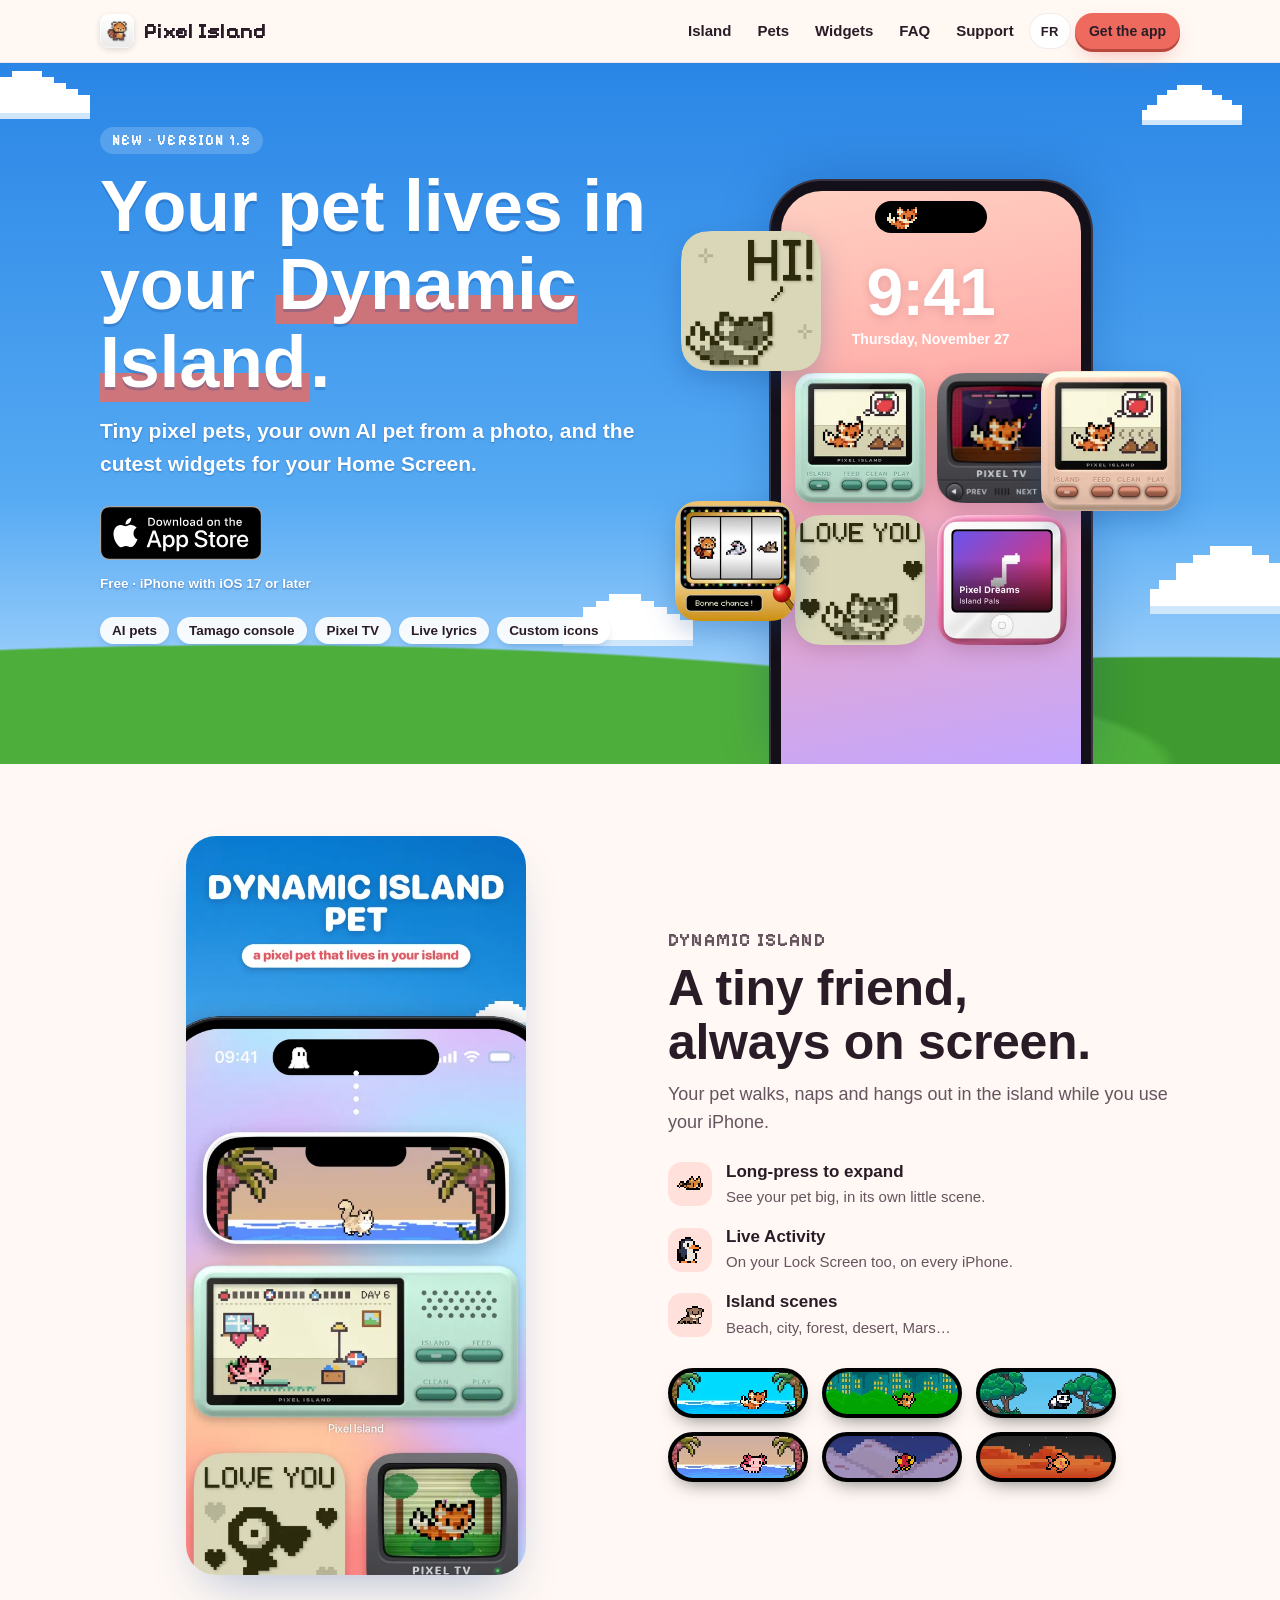
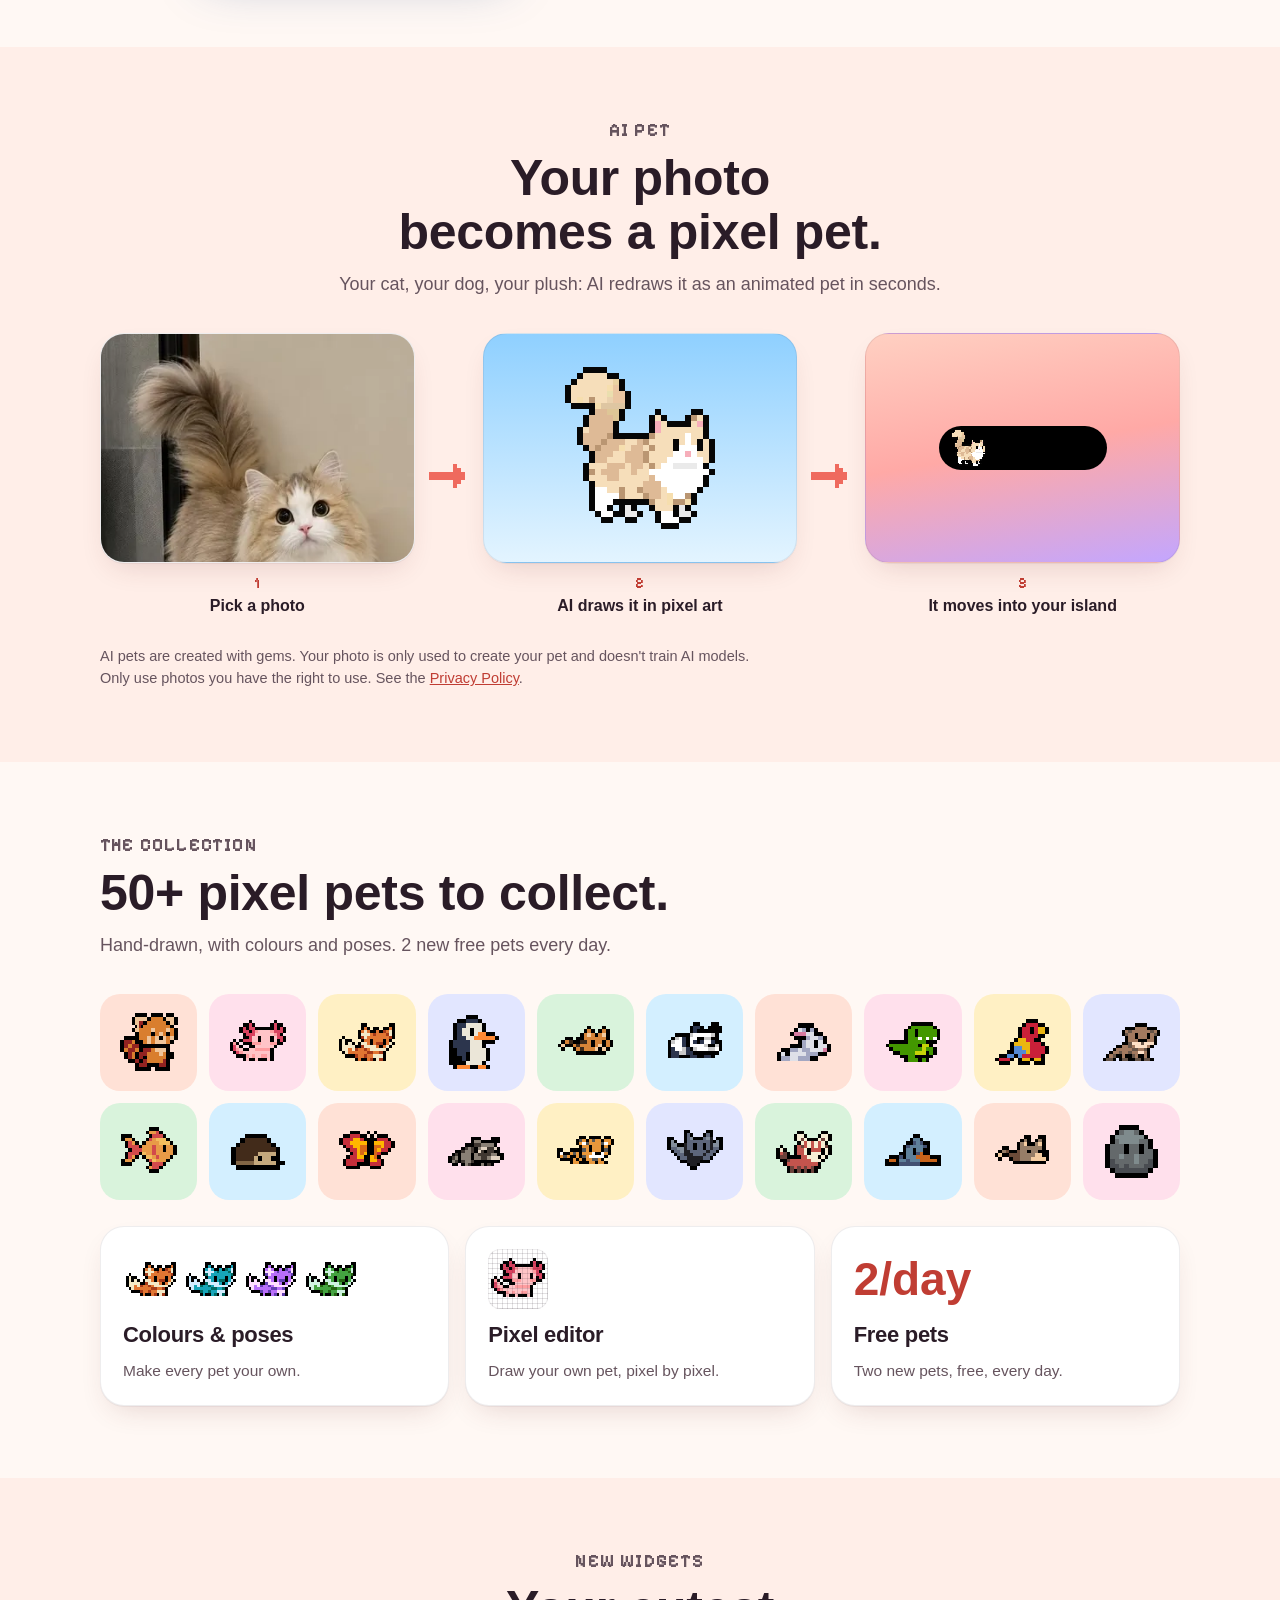
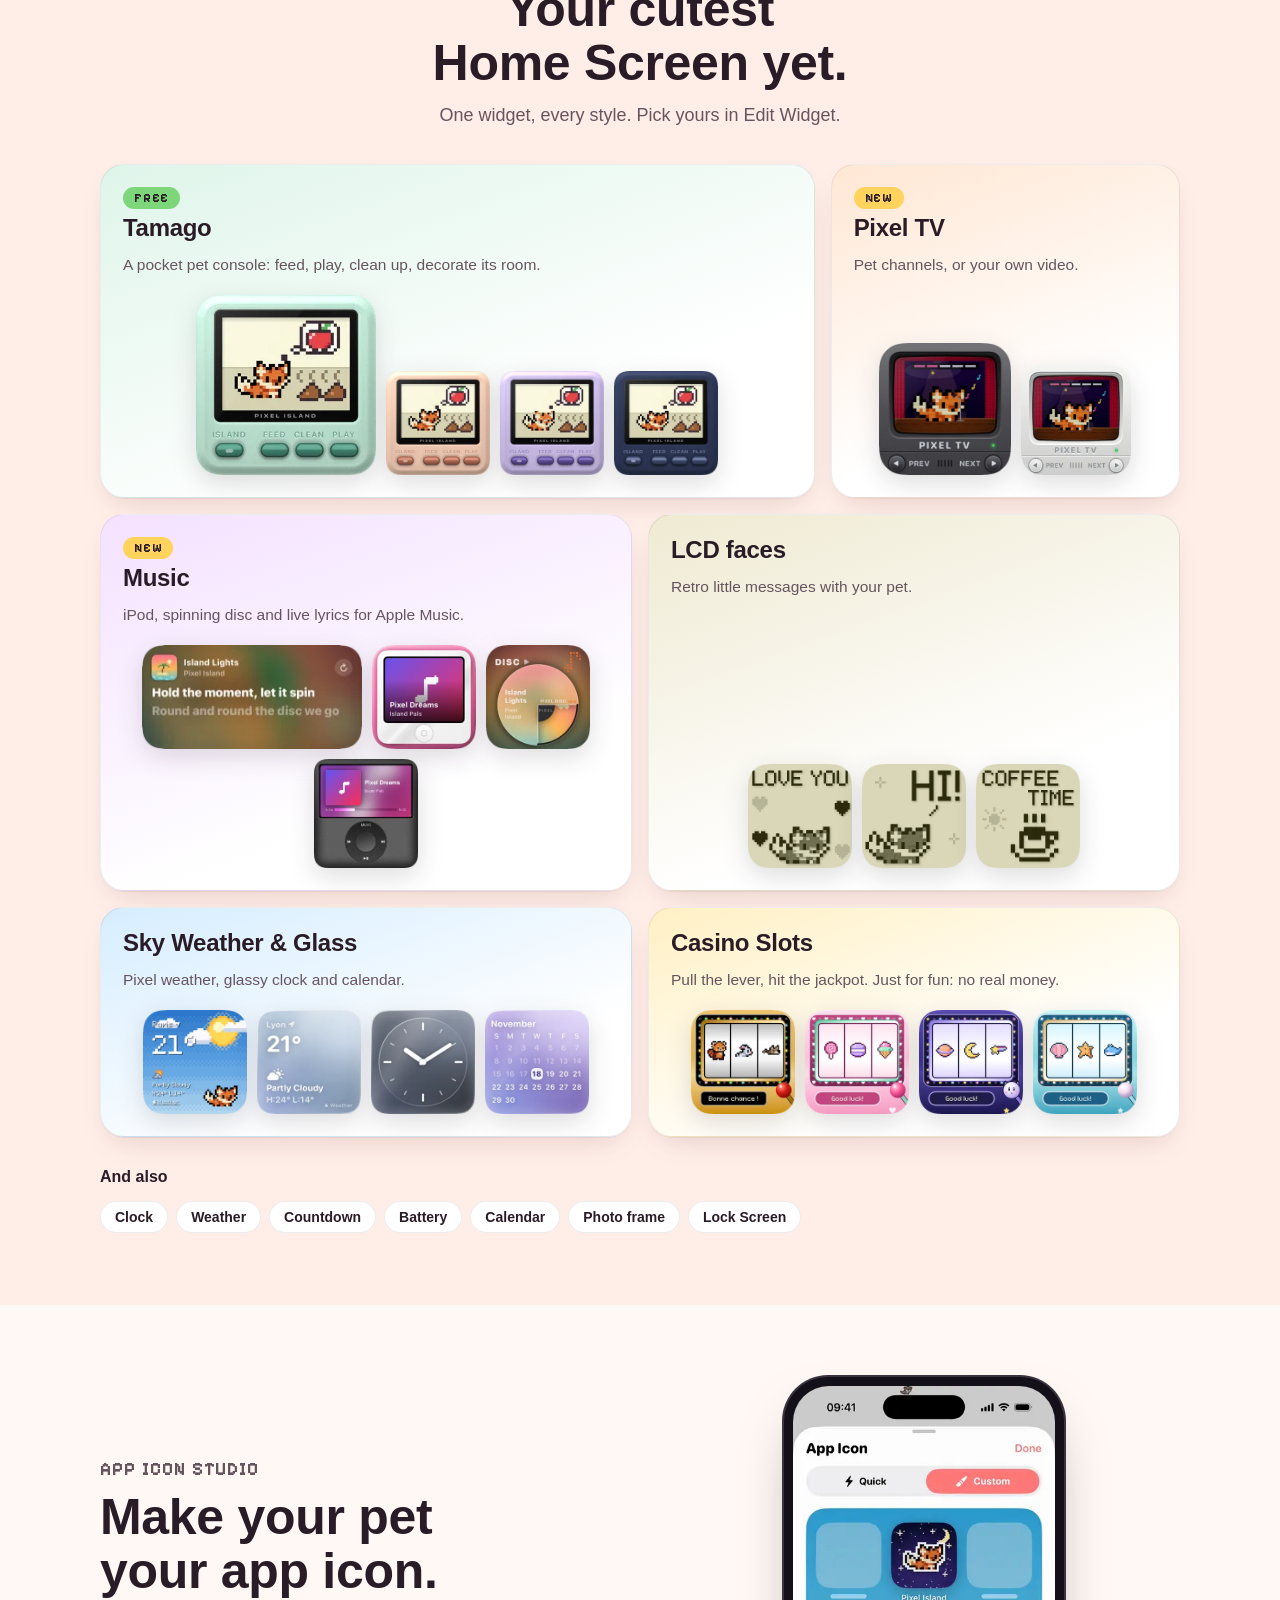
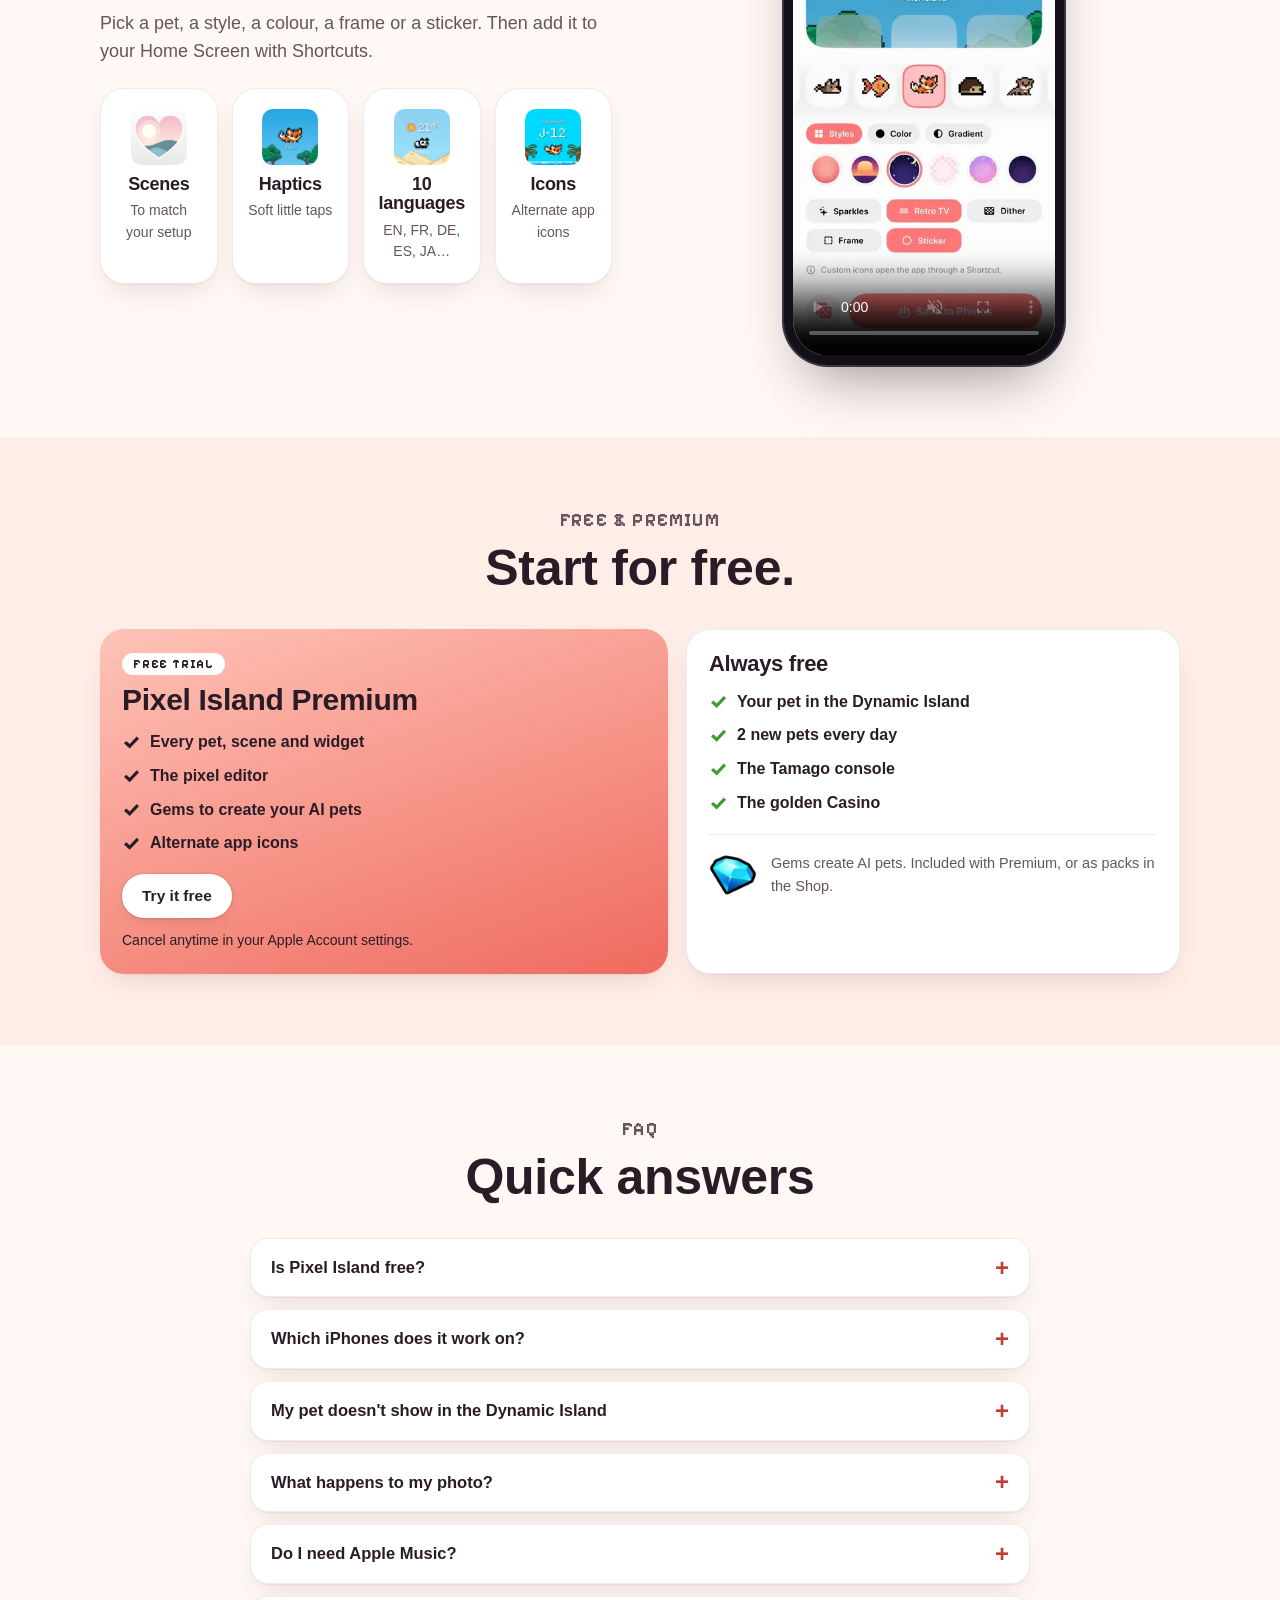
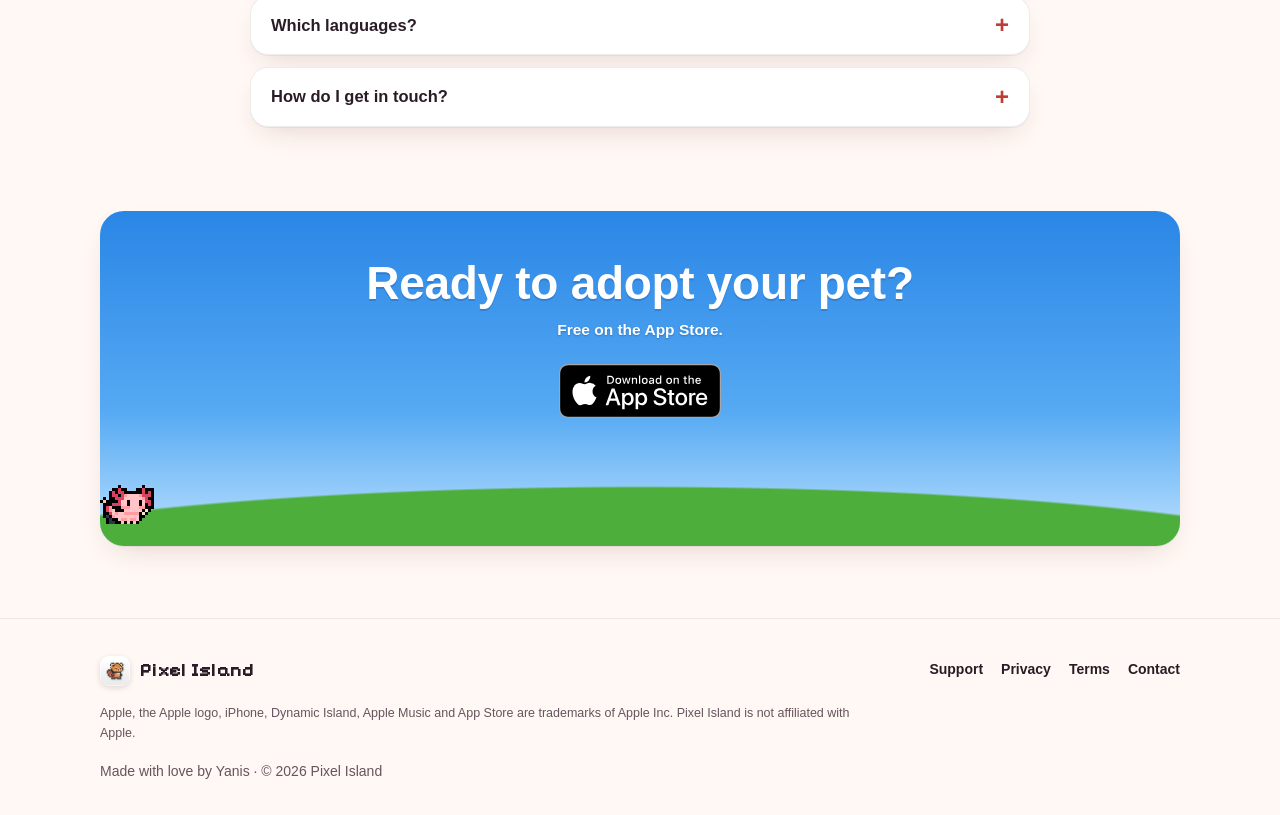
==== commit 7d77c858: "Site refresh for 1.3: sky hero, Dynamic Island scenes, AI pet, 50+ pets, new widgets bento (Tamago, " ====
--- a/index.html
+++ b/index.html
@@ -1,33 +1,33 @@
 <!DOCTYPE html>
-<html lang="en" data-fr-title="Pixel Island : des pets pixel dans ta Dynamic Island, widgets et pets IA" data-fr-desc="De minuscules pets en pixel art qui vivent dans la Dynamic Island de ton iPhone. Transforme ta photo en pet pixel avec l&#x27;IA et ajoute des widgets mignons : Casino Slots, iPod, horloge, météo.">
+<html lang="en" data-fr-title="Pixel Island : ton pet pixel dans la Dynamic Island, widgets mignons et pets IA" data-fr-desc="Un pet en pixel art qui vit dans ta Dynamic Island. Transforme ta photo en pet avec l&#x27;IA et décore ton écran : console Tamago, Pixel TV, iPod et paroles en direct, Casino Slots.">
 <head>
 <meta charset="UTF-8">
 <meta name="viewport" content="width=device-width, initial-scale=1, viewport-fit=cover">
-<title>Pixel Island: pixel pets in your Dynamic Island, widgets &amp; AI photo pets</title>
-<meta name="description" content="Tiny pixel-art pets that live in your iPhone&#x27;s Dynamic Island. Turn your own photo into a pixel pet with AI, and add cute widgets: Casino Slots, iPod music, clock, weather.">
+<title>Pixel Island: your pixel pet in the Dynamic Island, cute widgets &amp; AI pets</title>
+<meta name="description" content="A pixel-art pet that lives in your Dynamic Island. Turn any photo into a pet with AI and decorate your Home Screen: Tamago console, Pixel TV, iPod with live lyrics, Casino Slots.">
 <link rel="canonical" href="https://ywrld14.github.io/pixel-island-site/">
-<meta name="theme-color" content="#fff6f0" media="(prefers-color-scheme: light)">
-<meta name="theme-color" content="#1a1218" media="(prefers-color-scheme: dark)">
+<meta name="theme-color" content="#2a86e6" media="(prefers-color-scheme: light)">
+<meta name="theme-color" content="#121a45" media="(prefers-color-scheme: dark)">
 <meta name="apple-itunes-app" content="app-id=6807920182">
 <meta property="og:type" content="website">
 <meta property="og:site_name" content="Pixel Island">
-<meta property="og:title" content="Pixel Island: pixel pets in your Dynamic Island, widgets &amp; AI photo pets">
-<meta property="og:description" content="Tiny pixel-art pets that live in your iPhone&#x27;s Dynamic Island. Turn your own photo into a pixel pet with AI, and add cute widgets: Casino Slots, iPod music, clock, weather.">
+<meta property="og:title" content="Pixel Island: your pixel pet in the Dynamic Island">
+<meta property="og:description" content="Turn any photo into a pixel pet with AI, watch it live in your Dynamic Island, and add the cutest widgets to your Home Screen.">
 <meta property="og:url" content="https://ywrld14.github.io/pixel-island-site/">
 <meta property="og:image" content="https://ywrld14.github.io/pixel-island-site/assets/og.jpg">
 <meta property="og:image:width" content="1200">
 <meta property="og:image:height" content="630">
-<meta property="og:image:alt" content="Pixel Island: tiny pixel pets in your Dynamic Island, with Casino Slots widgets">
+<meta property="og:image:alt" content="Pixel Island: a pixel cat in the Dynamic Island, with Tamago, Pixel TV and LCD widgets on a pixel sky">
 <meta name="twitter:card" content="summary_large_image">
-<meta name="twitter:title" content="Pixel Island: pixel pets in your Dynamic Island, widgets &amp; AI photo pets">
-<meta name="twitter:description" content="Tiny pixel-art pets that live in your iPhone&#x27;s Dynamic Island. Turn your own photo into a pixel pet with AI, and add cute widgets: Casino Slots, iPod music, clock, weather.">
+<meta name="twitter:title" content="Pixel Island: your pixel pet in the Dynamic Island">
+<meta name="twitter:description" content="Turn any photo into a pixel pet with AI, watch it live in your Dynamic Island, and add the cutest widgets to your Home Screen.">
 <meta name="twitter:image" content="https://ywrld14.github.io/pixel-island-site/assets/og.jpg">
 <link rel="icon" type="image/png" sizes="32x32" href="assets/icon-32.png">
 <link rel="apple-touch-icon" href="assets/icon-180.png">
 <link rel="preload" href="assets/fonts/pixelify-sans.woff2" as="font" type="font/woff2" crossorigin>
 <link rel="stylesheet" href="style.css">
 <script type="application/ld+json">
-{"@context":"https://schema.org","@type":"MobileApplication","name":"Pixel Island","operatingSystem":"iOS 17.0 or later","description":"Tiny pixel pets that live in your Dynamic Island. Turn your own photo into a pixel pet with AI, and decorate your Home Screen with pixel widgets.","url":"https://ywrld14.github.io/pixel-island-site/","downloadUrl":"https://apps.apple.com/app/id6807920182","image":"https://ywrld14.github.io/pixel-island-site/assets/icon.png","offers":{"@type":"Offer","price":"0","priceCurrency":"USD"},"publisher":{"@type":"Organization","name":"Refresh Agency"}}
+{"@context":"https://schema.org","@type":"SoftwareApplication","name":"Pixel Island","alternateName":"Pixel Island: Pet Widget Game","operatingSystem":"iOS 17.0 or later","applicationCategory":"EntertainmentApplication","softwareVersion":"1.3.0","description":"A pixel-art pet that lives in your Dynamic Island. Turn any photo into a pixel pet with AI, collect 50+ pixel pets, and decorate your Home Screen with widgets: Tamago console, Pixel TV, iPod music with live lyrics, LCD faces, Sky Weather, Glass and Casino Slots.","url":"https://ywrld14.github.io/pixel-island-site/","downloadUrl":"https://apps.apple.com/app/id6807920182","installUrl":"https://apps.apple.com/app/id6807920182","image":"https://ywrld14.github.io/pixel-island-site/assets/icon.png","screenshot":"https://ywrld14.github.io/pixel-island-site/assets/og.jpg","inLanguage":["en","fr","de","es","ja","ko","pl","pt","ru","tr"],"offers":{"@type":"Offer","price":"0","priceCurrency":"USD"},"author":{"@type":"Person","name":"Yanis"}}
 </script>
 </head>
 <body>
@@ -36,11 +36,11 @@
   <div class="wrap">
     <a class="brand" href="index.html" aria-label="Pixel Island"><img src="assets/icon-180.png" width="34" height="34" alt="">Pixel Island</a>
     <nav class="nav-links" aria-label="Main">
-      <a class="l opt" href="#pets" data-fr="Pets">Pets</a>
-      <a class="l opt" href="#widgets" data-fr="Widgets">Widgets</a>
-      <a class="l opt" href="#premium" data-fr="Premium">Premium</a>
-      <a class="l opt" href="#faq" data-fr="FAQ">FAQ</a>
-      <a class="l opt" href="support.html">Support</a>
+      <a class="l opt" href="#island" data-fr="L’île">Island</a>
+      <a class="l opt" href="#pets">Pets</a>
+      <a class="l opt" href="#widgets">Widgets</a>
+      <a class="l opt" href="#faq">FAQ</a>
+      <a class="l opt" href="support.html" data-fr="Aide">Support</a>
       <button class="lang" id="lang" type="button" aria-label="Passer en français">FR</button>
       <a class="btn sm" href="https://apps.apple.com/app/id6807920182" data-fr="Obtenir">Get the app</a>
     </nav>
@@ -50,16 +50,27 @@
 <main id="main">
 
 <section class="hero" aria-labelledby="h1">
-  <div class="wrap">
-    <div>
-      <p class="kicker" data-fr="Pour iPhone">For iPhone</p>
-      <h1 id="h1" data-fr="De minuscules pets pixel qui vivent dans ta &lt;em&gt;Dynamic Island&lt;/em&gt;.">Tiny pixel pets that live in your <em>Dynamic Island</em>.</h1>
-      <p class="lead" data-fr="Regarde-les marcher, faire la sieste et te tenir compagnie pendant que tu utilises ton iPhone. Ou transforme ta propre photo en pet grâce à l&#x27;IA.">Watch them walk, nap and keep you company while you use your phone. Or turn your own photo into one with AI.</p>
+  <img class="cloud" src="assets/cloud.svg" alt="" style="--w:120px;left:-30px;top:8px;--dx:40px">
+  <img class="cloud" src="assets/cloud.svg" alt="" style="--w:100px;right:3%;top:22px;--dx:-50px;--t:40s">
+  <img class="cloud" src="assets/cloud.svg" alt="" style="--w:170px;right:-40px;bottom:150px;--dx:-60px;--t:60s">
+  <img class="cloud" src="assets/cloud.svg" alt="" style="--w:130px;left:44%;bottom:118px;--dx:50px;--t:55s">
+  <div class="hill" aria-hidden="true"></div>
+  <div class="wrap">
+    <div class="hero-copy">
+      <p class="kicker" data-fr="Nouveau · version 1.3">New · version 1.3</p>
+      <h1 id="h1" data-fr="Ton pet vit dans ta &lt;em&gt;Dynamic Island&lt;/em&gt;.">Your pet lives in your <em>Dynamic Island</em>.</h1>
+      <p class="lead" data-fr="Des pets pixel, ton pet IA créé depuis une photo et les widgets les plus mignons pour ton écran d’accueil.">Tiny pixel pets, your own AI pet from a photo, and the cutest widgets for your Home Screen.</p>
       <div class="cta">
         <a class="badge" href="https://apps.apple.com/app/id6807920182"><img src="assets/badge-app-store-en.svg" data-fr-src="assets/badge-app-store-fr.svg" width="162" height="54" alt="Download on the App Store" data-fr-alt="Télécharger dans l'App Store"></a>
-        <a class="btn ghost" href="#pets" data-fr="Découvrir">See what's inside</a>
-      </div>
-      <p class="fine" data-fr="Gratuit à télécharger · iPhone sous iOS 17 ou plus récent">Free to download &middot; iPhone with iOS 17 or later</p>
+      </div>
+      <p class="fine" data-fr="Gratuit · iPhone sous iOS 17 ou plus">Free · iPhone with iOS 17 or later</p>
+      <ul class="pills" aria-label="Highlights" data-fr-aria="Points forts">
+        <li data-fr="Pets IA">AI pets</li>
+        <li data-fr="Console Tamago">Tamago console</li>
+        <li>Pixel TV</li>
+        <li data-fr="Paroles en direct">Live lyrics</li>
+        <li data-fr="Icônes perso">Custom icons</li>
+      </ul>
     </div>
 
     <div class="phone-stage" aria-hidden="true">
@@ -67,138 +78,259 @@
         <div class="screen">
           <div class="island">
             <div class="track"><div class="walker"><div class="spr fox"></div></div></div>
-            <div class="exp"><div class="spr fox" style="--s:4"></div><div>Fox<small>Pixel Island</small></div></div>
+            <div class="exp"><div class="spr cat" style="--s:3"></div></div>
           </div>
           <div class="clock">9:41</div>
-          <div class="date" data-fr="mardi 10 novembre">Tuesday, November 10</div>
+          <div class="date" data-fr="jeudi 27 novembre">Thursday, November 27</div>
           <div class="widgets">
-            <img src="assets/widgets/clock.webp" width="220" height="220" alt="">
-            <img src="assets/widgets/weather.webp" width="220" height="220" alt="">
-            <img class="wide" src="assets/widgets/ipod.webp" width="552" height="256" alt="">
+            <img src="assets/w/tamago-mint.webp" width="240" height="240" alt="">
+            <img src="assets/w/tv.webp" width="300" height="300" alt="">
+            <img src="assets/w/lcd-petLove.webp" width="240" height="240" alt="">
+            <img src="assets/w/ipodNano-pink.webp" width="240" height="240" alt="">
           </div>
         </div>
       </div>
-      <div class="float-card"><img src="assets/widgets/gold.webp" width="420" height="440" alt=""></div>
-    </div>
-  </div>
-</section>
-
-<section id="pets" aria-labelledby="pets-h">
-  <div class="wrap">
-    <div class="head">
-      <p class="kicker" data-fr="Pets pour Dynamic Island">Dynamic Island pets</p>
-      <h2 id="pets-h" data-fr="Un petit compagnon, toujours là.">A tiny friend, always there.</h2>
-      <p data-fr="Choisis un pet et il s&#x27;installe dans ta Dynamic Island. Il marche, fait la sieste et traîne dans un coin de ton écran toute la journée.">Pick a pet and it moves into your Dynamic Island. It walks, naps and hangs out in the corner of your screen all day long.</p>
-    </div>
-    <div class="pet-tiles" role="list">
-      <div class="pet-tile" role="listitem"><div class="spr fox" role="img" aria-label="Fox" data-fr-aria="Renard"></div><span data-fr="Renard">Fox</span></div>
-      <div class="pet-tile" role="listitem"><div class="spr axolotl" role="img" aria-label="Axolotl"></div><span>Axolotl</span></div>
-      <div class="pet-tile" role="listitem"><div class="spr cat" role="img" aria-label="Cat" data-fr-aria="Chat"></div><span data-fr="Chat">Cat</span></div>
-      <div class="pet-tile" role="listitem"><div class="spr panda" role="img" aria-label="Panda"></div><span>Panda</span></div>
-      <div class="pet-tile" role="listitem"><div class="spr parrot" role="img" aria-label="Parrot" data-fr-aria="Perroquet"></div><span data-fr="Perroquet">Parrot</span></div>
-      <div class="pet-tile" role="listitem"><div class="spr fish" role="img" aria-label="Fish" data-fr-aria="Poisson"></div><span data-fr="Poisson">Fish</span></div>
-    </div>
-    <div class="points">
-      <div class="card"><h3 data-fr="Appui long pour agrandir">Long-press to expand</h3><p data-fr="Appuie longtemps sur l&#x27;île pour voir ton pet en grand, dans son petit décor.">Press and hold the island to see your pet big, in its own little scene.</p></div>
-      <div class="card"><h3 data-fr="Sur l’écran verrouillé aussi">On your Lock Screen too</h3><p data-fr="Le même pet apparaît dans une bannière sur ton écran verrouillé.">The same pet shows up in a banner on your Lock Screen.</p></div>
-      <div class="card"><h3 data-fr="Plein à collectionner">Dozens to collect</h3><p data-fr="Un nouveau pet gratuit chaque jour, et toute une collection à débloquer avec Premium.">A new free pet every day, plus a whole collection to unlock with Premium.</p></div>
-    </div>
-    <div class="ground" aria-hidden="true">
-      <div class="spr panda" style="--s:3;--t:23s;--dl:-3s"></div>
-      <div class="spr fox" style="--s:3;--t:17s;--dl:-9s"></div>
-      <div class="spr cat" style="--s:3;--t:29s;--dl:-16s"></div>
-      <div class="spr axolotl" style="--s:3;--t:21s;--dl:-1s"></div>
+      <img class="float f1" src="assets/w/lcd-petHi.webp" width="240" height="240" alt="">
+      <img class="float f2" src="assets/w/tamago-peach.webp" width="240" height="240" alt="">
+      <img class="float f3" src="assets/w/slots.webp" width="240" height="240" alt="">
+    </div>
+  </div>
+</section>
+
+<section id="island" aria-labelledby="isl-h">
+  <div class="wrap split">
+    <img class="shot" src="assets/shots/en-01.webp" data-fr-src="assets/shots/fr-01.webp" width="600" height="1304" loading="lazy" decoding="async" alt="Pixel Island on iPhone: a pixel cat walking on a beach inside the expanded Dynamic Island, above Tamago, LCD and Pixel TV widgets" data-fr-alt="Pixel Island sur iPhone : un chat pixel marche sur une plage dans la Dynamic Island agrandie, au-dessus des widgets Tamago, LCD et Pixel TV">
+    <div>
+      <div class="head">
+        <p class="kicker">Dynamic Island</p>
+        <h2 id="isl-h" data-fr="Un petit ami, toujours à l’écran.">A tiny friend, always on screen.</h2>
+        <p data-fr="Ton pet marche, fait la sieste et traîne dans l’île pendant que tu utilises ton iPhone.">Your pet walks, naps and hangs out in the island while you use your iPhone.</p>
+      </div>
+      <ul class="ticks">
+        <li><span class="ic"><img src="assets/p/cat.png" width="30" height="30" alt="" style="image-rendering:pixelated"></span><div><b data-fr="Appui long pour l’agrandir">Long-press to expand</b><span data-fr="Ton pet en grand, dans son petit décor.">See your pet big, in its own little scene.</span></div></li>
+        <li><span class="ic"><img src="assets/p/penguin.png" width="30" height="30" alt="" style="image-rendering:pixelated"></span><div><b data-fr="Activité en direct">Live Activity</b><span data-fr="Aussi sur l’écran verrouillé, sur tous les iPhone.">On your Lock Screen too, on every iPhone.</span></div></li>
+        <li><span class="ic"><img src="assets/p/otter.png" width="30" height="30" alt="" style="image-rendering:pixelated"></span><div><b data-fr="Décors de l’île">Island scenes</b><span data-fr="Plage, ville, forêt, désert, Mars…">Beach, city, forest, desert, Mars…</span></div></li>
+      </ul>
+      <ul class="scenes" aria-label="Island scenes" data-fr-aria="Décors de l’île">
+        <li class="scene" style="--bgi:url(assets/s/beach-day.webp)"><span class="sr" data-fr="Plage">Beach</span><span class="spr fox" aria-hidden="true"></span></li>
+        <li class="scene" style="--bgi:url(assets/s/city-night.webp)"><span class="sr" data-fr="Ville la nuit">City at night</span><span class="spr cat" aria-hidden="true" style="--dl:-2s"></span></li>
+        <li class="scene" style="--bgi:url(assets/s/forest-day.webp)"><span class="sr" data-fr="Forêt">Forest</span><span class="spr panda" aria-hidden="true" style="--dl:-4s"></span></li>
+        <li class="scene" style="--bgi:url(assets/s/beach-evening.webp)"><span class="sr" data-fr="Plage au coucher du soleil">Beach at sunset</span><span class="spr axolotl" aria-hidden="true" style="--dl:-1s"></span></li>
+        <li class="scene" style="--bgi:url(assets/s/desert-night.webp)"><span class="sr" data-fr="Désert la nuit">Desert at night</span><span class="spr parrot" aria-hidden="true" style="--dl:-5s"></span></li>
+        <li class="scene" style="--bgi:url(assets/s/mars.webp)"><span class="sr">Mars</span><span class="spr fish" aria-hidden="true" style="--dl:-3s"></span></li>
+      </ul>
     </div>
   </div>
 </section>
 
 <section id="photo" class="band" aria-labelledby="photo-h">
   <div class="wrap">
-    <div class="head">
-      <p class="kicker" data-fr="De la photo au pet pixel">Photo to pixel pet</p>
-      <h2 id="photo-h" data-fr="Transforme ta photo en pet pixel.">Turn your own photo into a pixel pet.</h2>
-      <p data-fr="Choisis une photo de ton chat, de ta peluche, de ton meilleur ami. L&#x27;IA la redessine en pet pixel animé en quelques secondes, et il s&#x27;installe dans ta Dynamic Island.">Pick a photo of your cat, your plush, your best friend. AI redraws it as an animated pixel-art pet in seconds, and it moves into your Dynamic Island.</p>
+    <div class="head center">
+      <p class="kicker" data-fr="Pet IA">AI pet</p>
+      <h2 id="photo-h" data-fr="Ta photo devient un pet pixel.">Your photo becomes a pixel pet.</h2>
+      <p data-fr="Ton chat, ton chien, ta peluche : l’IA le redessine en pet animé en quelques secondes.">Your cat, your dog, your plush: AI redraws it as an animated pet in seconds.</p>
     </div>
     <div class="steps">
       <div class="step">
-        <div class="frame"><img class="photo" src="assets/img/cat-photo.webp" width="360" height="480" alt="A photo of a fluffy cream cat" data-fr-alt="Une photo d'un chat crème tout doux"></div>
-        <p><b data-fr="Étape 1">Step 1</b><span data-fr="Choisis une photo">Pick a photo</span></p>
+        <div class="frame"><img class="photo" src="assets/img/cat-photo.webp" width="360" height="480" loading="lazy" decoding="async" alt="A photo of a fluffy cream cat" data-fr-alt="Une photo d'un chat crème tout doux"></div>
+        <p><b>1</b><span data-fr="Choisis une photo">Pick a photo</span></p>
       </div>
       <svg class="arrow" viewBox="0 0 10 8" aria-hidden="true" shape-rendering="crispEdges"><path fill="currentColor" d="M0 3h6V1h1v1h1v1h1v2H8v1H7v1H6V5H0z"/></svg>
       <div class="step">
         <div class="frame sky"><div class="spr demo" role="img" aria-label="The same cat redrawn as an animated pixel-art pet" data-fr-aria="Le même chat redessiné en pet pixel animé"></div></div>
-        <p><b data-fr="Étape 2">Step 2</b><span data-fr="L&#x27;IA le redessine en pixel art">AI redraws it in pixel art</span></p>
+        <p><b>2</b><span data-fr="L’IA le dessine en pixel art">AI draws it in pixel art</span></p>
       </div>
       <svg class="arrow" viewBox="0 0 10 8" aria-hidden="true" shape-rendering="crispEdges"><path fill="currentColor" d="M0 3h6V1h1v1h1v1h1v2H8v1H7v1H6V5H0z"/></svg>
       <div class="step">
         <div class="frame dark"><div class="mini-island" role="img" aria-label="The pet walking in the Dynamic Island" data-fr-aria="Le pet qui marche dans la Dynamic Island"><div class="spr demo"></div></div></div>
-        <p><b data-fr="Étape 3">Step 3</b><span data-fr="Il emménage dans ta Dynamic Island">It moves into your Dynamic Island</span></p>
-      </div>
-    </div>
-    <p class="note" data-fr="Les pets IA se créent avec des gemmes. Ta photo est envoyée à notre service d’IA uniquement pour créer ton pet et ne sert pas à entraîner des modèles d’IA. Utilise uniquement des photos que tu as le droit d’utiliser. Voir la &lt;a href=&quot;privacy.html&quot;&gt;politique de confidentialité&lt;/a&gt;.">AI pets are created with gems. Your photo is sent to our AI service only to create your pet and isn't used to train AI models. Only use photos you have the right to use. See the <a href="privacy.html">Privacy Policy</a>.</p>
-  </div>
-</section>
-
-<section id="widgets" aria-labelledby="w-h">
+        <p><b>3</b><span data-fr="Il s’installe dans ton île">It moves into your island</span></p>
+      </div>
+    </div>
+    <p class="note" data-fr="Les pets IA se créent avec des gemmes. Ta photo sert uniquement à créer ton pet et n’entraîne aucun modèle d’IA. Utilise des photos que tu as le droit d’utiliser. Voir la &lt;a href=&quot;privacy.html&quot;&gt;politique de confidentialité&lt;/a&gt;.">AI pets are created with gems. Your photo is only used to create your pet and doesn't train AI models. Only use photos you have the right to use. See the <a href="privacy.html">Privacy Policy</a>.</p>
+  </div>
+</section>
+
+<section id="pets" aria-labelledby="pets-h">
   <div class="wrap">
     <div class="head">
-      <p class="kicker">Widgets</p>
-      <h2 id="w-h" data-fr="Ton écran d’accueil, en plus mignon.">Your Home Screen, but cuter.</h2>
-      <p data-fr="Un seul widget, plein de styles. Choisis le tien dans « Modifier le widget ».">One widget, lots of styles. Pick yours in Edit Widget.</p>
-    </div>
-
-    <h3 class="sub">Casino Slots</h3>
-    <p class="lead" style="margin-bottom:22px" data-fr="Tire le levier et regarde tes pets défiler. Vise le jackpot dans un style assorti à ton écran. Pour le fun uniquement : aucun argent réel en jeu.">Pull the lever and watch your pets roll. Chase the jackpot in a style that matches your setup. Just for fun: no real money involved.</p>
-    <div class="w-slots">
-      <figure class="w big"><img src="assets/widgets/gold.webp" width="420" height="440" alt="Gold Casino Slots widget showing a jackpot of three axolotls" data-fr-alt="Widget Casino Slots doré avec un jackpot de trois axolotls"><figcaption data-fr="Doré">Gold</figcaption></figure>
-      <figure class="w sm"><img src="assets/widgets/candyShop.webp" width="360" height="377" alt="Candy Casino Slots widget" data-fr-alt="Widget Casino Slots style bonbon"><figcaption data-fr="Bonbon">Candy</figcaption></figure>
-      <figure class="w sm"><img src="assets/widgets/cozyCafe.webp" width="360" height="377" alt="Cafe Casino Slots widget" data-fr-alt="Widget Casino Slots style café"><figcaption data-fr="Café">Cafe</figcaption></figure>
-      <figure class="w sm"><img src="assets/widgets/fairyForest.webp" width="360" height="377" alt="Fairy Forest Casino Slots widget" data-fr-alt="Widget Casino Slots style forêt féerique"><figcaption data-fr="Forêt féerique">Fairy Forest</figcaption></figure>
-      <figure class="w sm"><img src="assets/widgets/oceanPals.webp" width="360" height="377" alt="Ocean Casino Slots widget" data-fr-alt="Widget Casino Slots style océan"><figcaption data-fr="Océan">Ocean</figcaption></figure>
-      <figure class="w sm"><img src="assets/widgets/spaceKitty.webp" width="360" height="377" alt="Space Casino Slots widget" data-fr-alt="Widget Casino Slots style espace"><figcaption data-fr="Espace">Space</figcaption></figure>
-    </div>
-
-    <h3 class="sub" style="margin-top:48px" data-fr="Et ce n’est pas tout">And more</h3>
-    <div class="w-more">
-      <figure class="w wide"><img src="assets/widgets/ipod.webp" width="552" height="256" alt="Retro iPod-style music widget playing a song" data-fr-alt="Widget musique façon iPod rétro en lecture"><figcaption data-fr="Widget musique façon iPod, avec ton Apple Music">iPod-style music widget for Apple Music</figcaption></figure>
-      <figure class="w"><img src="assets/widgets/clock.webp" width="250" height="250" alt="Pixel clock widget with a cat" data-fr-alt="Widget horloge pixel avec un chat"><figcaption data-fr="Horloge">Clock</figcaption></figure>
-      <figure class="w"><img src="assets/widgets/weather.webp" width="220" height="220" alt="Pixel weather widget" data-fr-alt="Widget météo pixel"><figcaption data-fr="Météo">Weather</figcaption></figure>
-      <figure class="w"><img src="assets/widgets/pet.webp" width="220" height="220" alt="Pet widget with a fox" data-fr-alt="Widget pet avec un renard"><figcaption data-fr="Ton pet">Your pet</figcaption></figure>
-    </div>
-    <div class="chips" aria-label="Also included" data-fr-aria="Aussi inclus">
-      <span class="chip" data-fr="Compte à rebours">Countdown</span>
-      <span class="chip" data-fr="Batterie">Battery</span>
-      <span class="chip" data-fr="Calendrier">Calendar</span>
-      <span class="chip" data-fr="Widgets écran verrouillé">Lock Screen widgets</span>
-      <span class="chip" data-fr="Icônes d’app alternatives">Alternate app icons</span>
+      <p class="kicker" data-fr="La collection">The collection</p>
+      <h2 id="pets-h" data-fr="Plus de 50 pets pixel à collectionner.">50+ pixel pets to collect.</h2>
+      <p data-fr="Dessinés à la main, avec des couleurs et des poses. 2 nouveaux pets gratuits chaque jour.">Hand-drawn, with colours and poses. 2 new free pets every day.</p>
+    </div>
+    <ul class="pet-grid" aria-label="Some of the pets" data-fr-aria="Quelques pets">
+      <li><img src="assets/p/ai-pix.png" width="120" height="120" alt="Pix, the red panda" data-fr-alt="Pix, le panda roux"></li>
+      <li><img src="assets/p/axolotl.png" width="120" height="120" alt="Axolotl"></li>
+      <li><img src="assets/p/fox.png" width="120" height="120" alt="Fox" data-fr-alt="Renard"></li>
+      <li><img src="assets/p/penguin.png" width="120" height="120" alt="Penguin" data-fr-alt="Manchot"></li>
+      <li><img src="assets/p/cat.png" width="120" height="120" alt="Cat" data-fr-alt="Chat"></li>
+      <li><img src="assets/p/panda.png" width="120" height="120" alt="Panda"></li>
+      <li><img src="assets/p/bunny.png" width="120" height="120" alt="Bunny" data-fr-alt="Lapin"></li>
+      <li><img src="assets/p/trex.png" width="120" height="120" alt="T-Rex"></li>
+      <li><img src="assets/p/parrot.png" width="120" height="120" alt="Parrot" data-fr-alt="Perroquet"></li>
+      <li><img src="assets/p/otter.png" width="120" height="120" alt="Otter" data-fr-alt="Loutre"></li>
+      <li><img src="assets/p/fish.png" width="120" height="120" alt="Goldfish" data-fr-alt="Poisson rouge"></li>
+      <li><img src="assets/p/hedgehog.png" width="120" height="120" alt="Hedgehog" data-fr-alt="Hérisson"></li>
+      <li><img src="assets/p/butterfly.png" width="120" height="120" alt="Butterfly" data-fr-alt="Papillon"></li>
+      <li><img src="assets/p/raccoon.png" width="120" height="120" alt="Raccoon" data-fr-alt="Raton laveur"></li>
+      <li><img src="assets/p/tiger.png" width="120" height="120" alt="Tiger" data-fr-alt="Tigre"></li>
+      <li><img src="assets/p/bat.png" width="120" height="120" alt="Bat" data-fr-alt="Chauve-souris"></li>
+      <li><img src="assets/p/red-panda.png" width="120" height="120" alt="Red panda" data-fr-alt="Panda roux"></li>
+      <li><img src="assets/p/platypus.png" width="120" height="120" alt="Platypus" data-fr-alt="Ornithorynque"></li>
+      <li><img src="assets/p/dog.png" width="120" height="120" alt="Dog" data-fr-alt="Chien"></li>
+      <li><img src="assets/p/rock.png" width="120" height="120" alt="Pet rock" data-fr-alt="Caillou"></li>
+    </ul>
+    <div class="trio">
+      <div class="card">
+        <div class="hues" aria-hidden="true">
+          <img src="assets/p/fox.png" width="120" height="120" alt="" loading="lazy">
+          <img src="assets/p/fox.png" width="120" height="120" alt="" loading="lazy" style="filter:hue-rotate(160deg)">
+          <img src="assets/p/fox.png" width="120" height="120" alt="" loading="lazy" style="filter:hue-rotate(250deg)">
+          <img src="assets/p/fox.png" width="120" height="120" alt="" loading="lazy" style="filter:hue-rotate(90deg) saturate(.8)">
+        </div>
+        <h3 data-fr="Couleurs et poses">Colours &amp; poses</h3>
+        <p data-fr="Habille chaque pet à ton goût.">Make every pet your own.</p>
+      </div>
+      <div class="card">
+        <div class="editor" aria-hidden="true"><img src="assets/p/axolotl.png" width="120" height="120" alt="" loading="lazy"></div>
+        <h3 data-fr="Éditeur pixel">Pixel editor</h3>
+        <p data-fr="Dessine ton propre pet, pixel par pixel.">Draw your own pet, pixel by pixel.</p>
+      </div>
+      <div class="card">
+        <div class="big-num" data-fr="2/jour">2/day</div>
+        <h3 data-fr="Pets gratuits">Free pets</h3>
+        <p data-fr="Deux nouveaux pets offerts chaque jour.">Two new pets, free, every day.</p>
+      </div>
+    </div>
+  </div>
+</section>
+
+<section id="widgets" class="band" aria-labelledby="w-h">
+  <div class="wrap">
+    <div class="head center">
+      <p class="kicker" data-fr="Nouveaux widgets">New widgets</p>
+      <h2 id="w-h" data-fr="Un écran d’accueil trop mignon.">Your cutest Home Screen yet.</h2>
+      <p data-fr="Un widget, tous les styles. Choisis le tien dans « Modifier le widget ».">One widget, every style. Pick yours in Edit Widget.</p>
+    </div>
+    <div class="bento">
+      <article class="card tile tamago">
+        <header><span class="tag free" data-fr="Gratuit">Free</span><h3>Tamago</h3><p data-fr="Une console de poche : nourris, joue, nettoie, décore sa chambre.">A pocket pet console: feed, play, clean up, decorate its room.</p></header>
+        <div class="row">
+          <img src="assets/w/tamago-mint.webp" width="240" height="240" loading="lazy" decoding="async" alt="Mint Tamago widget: a fox in its pixel room asking for an apple" data-fr-alt="Widget Tamago menthe : un renard dans sa chambre pixel demande une pomme">
+          <img src="assets/w/tamago-peach.webp" width="240" height="240" loading="lazy" decoding="async" alt="Peach Tamago widget" data-fr-alt="Widget Tamago pêche">
+          <img src="assets/w/tamago-grape.webp" width="240" height="240" loading="lazy" decoding="async" alt="Grape Tamago widget" data-fr-alt="Widget Tamago raisin">
+          <img src="assets/w/tamago-midnight.webp" width="240" height="240" loading="lazy" decoding="async" alt="Midnight Tamago widget" data-fr-alt="Widget Tamago minuit">
+        </div>
+      </article>
+      <article class="card tile tv">
+        <header><span class="tag new" data-fr="Nouveau">New</span><h3>Pixel TV</h3><p data-fr="Des chaînes de pets, ou ta propre vidéo.">Pet channels, or your own video.</p></header>
+        <div class="row">
+          <img src="assets/w/tv.webp" width="300" height="300" loading="lazy" decoding="async" alt="Retro Pixel TV widget showing a fox singing on stage" data-fr-alt="Widget Pixel TV rétro : un renard chante sur scène" style="--w:132px">
+          <img src="assets/w/tv-white.webp" width="300" height="300" loading="lazy" decoding="async" alt="White Pixel TV widget" data-fr-alt="Widget Pixel TV blanc" style="--w:110px">
+        </div>
+      </article>
+      <article class="card tile music">
+        <header><span class="tag new" data-fr="Nouveau">New</span><h3 data-fr="Musique">Music</h3><p data-fr="iPod, disque qui tourne et paroles en direct avec Apple Music.">iPod, spinning disc and live lyrics for Apple Music.</p></header>
+        <div class="row">
+          <img class="wide" src="assets/w/lyrics.webp" width="240" height="113" loading="lazy" decoding="async" alt="Live lyrics widget showing the current line of a song" data-fr-alt="Widget paroles en direct avec la ligne en cours">
+          <img src="assets/w/ipodNano-pink.webp" width="240" height="240" loading="lazy" decoding="async" alt="Pink iPod nano style music widget" data-fr-alt="Widget musique façon iPod nano rose">
+          <img src="assets/w/disc.webp" width="240" height="240" loading="lazy" decoding="async" alt="Spinning disc music widget" data-fr-alt="Widget musique disque qui tourne">
+          <img src="assets/w/ipod.webp" width="229" height="240" loading="lazy" decoding="async" alt="Classic iPod style music widget" data-fr-alt="Widget musique façon iPod classique">
+        </div>
+      </article>
+      <article class="card tile lcd">
+        <header><h3 data-fr="Écrans LCD">LCD faces</h3><p data-fr="Des petits messages rétro avec ton pet.">Retro little messages with your pet.</p></header>
+        <div class="row">
+          <img src="assets/w/lcd-petLove.webp" width="240" height="240" loading="lazy" decoding="async" alt="LCD widget: Love you, with a pixel pet" data-fr-alt="Widget LCD : Love you, avec un pet pixel">
+          <img src="assets/w/lcd-petHi.webp" width="240" height="240" loading="lazy" decoding="async" alt="LCD widget: Hi!, with a pixel cat" data-fr-alt="Widget LCD : Hi!, avec un chat pixel">
+          <img src="assets/w/lcd-coffee.webp" width="240" height="240" loading="lazy" decoding="async" alt="LCD widget: Coffee time" data-fr-alt="Widget LCD : Coffee time">
+        </div>
+      </article>
+      <article class="card tile sky">
+        <header><h3 data-fr="Météo du ciel et verre">Sky Weather &amp; Glass</h3><p data-fr="Météo pixel, horloge et calendrier en verre.">Pixel weather, glassy clock and calendar.</p></header>
+        <div class="row">
+          <img src="assets/w/sky.webp" width="240" height="240" loading="lazy" decoding="async" alt="Sky Weather widget: 21 degrees, a panda in the desert" data-fr-alt="Widget météo du ciel : 21 degrés, un panda dans le désert">
+          <img src="assets/w/glass-weather.webp" width="240" height="240" loading="lazy" decoding="async" alt="Glass weather widget" data-fr-alt="Widget météo en verre">
+          <img src="assets/w/glass-clock.webp" width="240" height="240" loading="lazy" decoding="async" alt="Glass clock widget" data-fr-alt="Widget horloge en verre">
+          <img src="assets/w/glass-calendar.webp" width="240" height="240" loading="lazy" decoding="async" alt="Glass calendar widget" data-fr-alt="Widget calendrier en verre">
+        </div>
+      </article>
+      <article class="card tile slots">
+        <header><h3>Casino Slots</h3><p data-fr="Tire le levier, vise le jackpot. Pour le fun : aucun argent réel.">Pull the lever, hit the jackpot. Just for fun: no real money.</p></header>
+        <div class="row">
+          <img src="assets/w/slots.webp" width="240" height="240" loading="lazy" decoding="async" alt="Golden Casino Slots widget" data-fr-alt="Widget Casino Slots doré">
+          <img src="assets/w/candyShop.webp" width="240" height="240" loading="lazy" decoding="async" alt="Candy Casino Slots widget" data-fr-alt="Widget Casino Slots bonbon">
+          <img src="assets/w/spaceKitty.webp" width="240" height="240" loading="lazy" decoding="async" alt="Space Casino Slots widget" data-fr-alt="Widget Casino Slots espace">
+          <img src="assets/w/oceanPals.webp" width="240" height="240" loading="lazy" decoding="async" alt="Ocean Casino Slots widget" data-fr-alt="Widget Casino Slots océan">
+        </div>
+      </article>
+    </div>
+    <p class="chips-label" data-fr="Et aussi">And also</p>
+    <ul class="chips">
+      <li class="chip" data-fr="Horloge">Clock</li>
+      <li class="chip" data-fr="Météo">Weather</li>
+      <li class="chip" data-fr="Compte à rebours">Countdown</li>
+      <li class="chip" data-fr="Batterie">Battery</li>
+      <li class="chip" data-fr="Calendrier">Calendar</li>
+      <li class="chip" data-fr="Cadre photo">Photo frame</li>
+      <li class="chip" data-fr="Écran verrouillé">Lock Screen</li>
+    </ul>
+  </div>
+</section>
+
+<section id="studio" aria-labelledby="st-h">
+  <div class="wrap split flip">
+    <div class="vid-phone">
+      <video data-autoplay muted loop playsinline preload="none" width="392" height="852" poster="assets/shots/icon-studio-poster.webp" aria-label="App Icon Studio demo: picking a pet, a style and a colour for a custom app icon" data-fr-aria="Démo de l’App Icon Studio : choix d’un pet, d’un style et d’une couleur pour une icône d’app">
+        <source src="assets/shots/icon-studio.mp4" type="video/mp4">
+      </video>
+    </div>
+    <div>
+      <div class="head">
+        <p class="kicker">App Icon Studio</p>
+        <h2 id="st-h" data-fr="Ton pet devient ton icône d’app.">Make your pet your app icon.</h2>
+        <p data-fr="Choisis un pet, un style, une couleur, un cadre ou un sticker. Puis ajoute-le à ton écran d’accueil avec Raccourcis.">Pick a pet, a style, a colour, a frame or a sticker. Then add it to your Home Screen with Shortcuts.</p>
+      </div>
+      <ul class="extras">
+        <li class="card"><img class="ic" src="assets/w/photoFrame.webp" width="56" height="56" alt="" loading="lazy" style="margin:0 auto 10px;width:56px"><h3 data-fr="Décors">Scenes</h3><p data-fr="Assortis à ton écran">To match your setup</p></li>
+        <li class="card"><img class="ic" src="assets/w/pet.webp" width="56" height="56" alt="" loading="lazy" style="margin:0 auto 10px;width:56px"><h3 data-fr="Haptique">Haptics</h3><p data-fr="Des petits retours doux">Soft little taps</p></li>
+        <li class="card"><img class="ic" src="assets/w/weather.webp" width="56" height="56" alt="" loading="lazy" style="margin:0 auto 10px;width:56px"><h3 data-fr="10 langues">10 languages</h3><p data-fr="Dont le français">EN, FR, DE, ES, JA…</p></li>
+        <li class="card"><img class="ic" src="assets/w/countdown.webp" width="56" height="56" alt="" loading="lazy" style="margin:0 auto 10px;width:56px"><h3 data-fr="Icônes">Icons</h3><p data-fr="Icônes d’app alternatives">Alternate app icons</p></li>
+      </ul>
     </div>
   </div>
 </section>
 
 <section id="premium" class="band" aria-labelledby="pr-h">
   <div class="wrap">
-    <div class="head">
-      <p class="kicker">Premium &amp; gems</p>
-      <h2 id="pr-h" data-fr="Débloque tout.">Unlock everything.</h2>
-      <p data-fr="Gratuit à télécharger, avec un nouveau pet gratuit chaque jour. Passe Premium quand tu veux aller plus loin.">Free to download, with a new free pet every day. Go Premium when you want the whole island.</p>
+    <div class="head center">
+      <p class="kicker" data-fr="Gratuit et Premium">Free &amp; Premium</p>
+      <h2 id="pr-h" data-fr="Commence gratuitement.">Start for free.</h2>
     </div>
     <div class="two">
       <div class="card premium">
-        <span class="tag" data-fr="7 jours d’essai gratuit">7-day free trial</span>
+        <span class="tag" data-fr="Essai gratuit">Free trial</span>
         <h3>Pixel Island Premium</h3>
         <ul>
           <li data-fr="Tous les pets, décors et widgets">Every pet, scene and widget</li>
-          <li data-fr="Éditeur pixel pour dessiner tes propres pets">Pixel editor to draw your own pets</li>
-          <li data-fr="Des gemmes pour créer des pets avec l’IA">Gems to create AI pets</li>
+          <li data-fr="L’éditeur pixel">The pixel editor</li>
+          <li data-fr="Des gemmes pour créer tes pets IA">Gems to create your AI pets</li>
           <li data-fr="Icônes d’app alternatives">Alternate app icons</li>
         </ul>
         <a class="btn ghost" href="https://apps.apple.com/app/id6807920182" data-fr="Essayer gratuitement">Try it free</a>
-        <p style="margin-top:14px;font-size:14px" data-fr="Annulable à tout moment dans les réglages de ton compte Apple.">Cancel anytime in your Apple Account settings.</p>
-      </div>
-      <div class="card gems">
-        <img src="assets/gem.webp" width="72" height="72" alt="">
-        <h3 data-fr="Gemmes">Gems</h3>
-        <p data-fr="Les gemmes servent à créer des pets avec l’IA à partir de tes photos. Obtiens-en avec Premium ou prends un pack dans la boutique. Elles ne fonctionnent que dans l’app.">Gems are what you spend to create AI pets from your photos. Get them with Premium or pick up a pack in the Shop. They only work inside the app.</p>
+        <p style="margin-top:12px;font-size:14px" data-fr="Annulable à tout moment dans ton compte Apple.">Cancel anytime in your Apple Account settings.</p>
+      </div>
+      <div class="card free-list">
+        <h3 data-fr="Toujours gratuit">Always free</h3>
+        <ul>
+          <li data-fr="Ton pet dans la Dynamic Island">Your pet in the Dynamic Island</li>
+          <li data-fr="2 nouveaux pets par jour">2 new pets every day</li>
+          <li data-fr="La console Tamago">The Tamago console</li>
+          <li data-fr="Le Casino doré">The golden Casino</li>
+        </ul>
+        <div class="gems-line">
+          <img src="assets/gem.webp" width="48" height="48" alt="" loading="lazy">
+          <p data-fr="Les gemmes servent à créer des pets IA. Incluses avec Premium ou en pack dans la boutique.">Gems create AI pets. Included with Premium, or as packs in the Shop.</p>
+        </div>
       </div>
     </div>
   </div>
@@ -206,17 +338,18 @@
 
 <section id="faq" aria-labelledby="faq-h">
   <div class="wrap">
-    <div class="head">
+    <div class="head center">
       <p class="kicker">FAQ</p>
       <h2 id="faq-h" data-fr="Questions fréquentes">Quick answers</h2>
     </div>
     <div class="faq">
-      <details><summary data-fr="Pixel Island est-il gratuit ?">Is Pixel Island free?</summary><div data-fr="L’app est gratuite à télécharger, avec un nouveau pet gratuit chaque jour. Premium débloque tous les pets, décors et widgets, avec 7 jours d’essai gratuit. Tu peux annuler à tout moment dans les réglages de ton compte Apple.">The app is free to download, with a new free pet every day. Premium unlocks every pet, scene and widget, with a 7-day free trial. You can cancel anytime in your Apple Account settings.</div></details>
-      <details><summary data-fr="Sur quels iPhone ça marche ?">Which iPhones does it work on?</summary><div data-fr="Sur iPhone sous iOS 17 ou plus récent. Les pets vivent dans la Dynamic Island des modèles qui en ont une (iPhone 14 Pro et plus récents) ; sur les autres iPhone, ton pet apparaît dans la bannière de l’écran verrouillé. Les widgets fonctionnent sur tous.">On iPhone with iOS 17 or later. Pets live in the Dynamic Island on models that have one (iPhone 14 Pro and newer); on other iPhones your pet shows up in the Lock Screen banner. Widgets work on all of them.</div></details>
-      <details><summary data-fr="Mon pet n’apparaît pas dans la Dynamic Island">My pet doesn't show in the Dynamic Island</summary><div data-fr="&lt;p&gt;Vérifie que les activités en direct sont activées : Réglages › Pixel Island › Activités en direct. La Dynamic Island n’affiche pas l’activité quand l’app est au premier plan : reviens à l’écran d’accueil ou ouvre une autre app.&lt;/p&gt;&lt;p&gt;Il reste un souci ? Va sur la &lt;a href=&quot;support.html&quot;&gt;page d’aide&lt;/a&gt;.&lt;/p&gt;"><p>Make sure Live Activities are on: Settings › Pixel Island › Live Activities. The Dynamic Island doesn't show the activity while the app is in the foreground, so go home or open another app.</p><p>Still stuck? Head to the <a href="support.html">Support page</a>.</p></div></details>
+      <details><summary data-fr="Pixel Island est-il gratuit ?">Is Pixel Island free?</summary><div data-fr="Oui, l’app est gratuite, avec 2 nouveaux pets gratuits chaque jour, la console Tamago et le Casino doré. Premium débloque tout, avec un essai gratuit. Tu peux annuler à tout moment dans les réglages de ton compte Apple.">Yes. The app is free, with 2 new free pets every day, the Tamago console and the golden Casino. Premium unlocks everything, with a free trial. You can cancel anytime in your Apple Account settings.</div></details>
+      <details><summary data-fr="Sur quels iPhone ça marche ?">Which iPhones does it work on?</summary><div data-fr="Sur iPhone sous iOS 17 ou plus récent. Les pets vivent dans la Dynamic Island des modèles qui en ont une (iPhone 14 Pro et plus récents) ; sur les autres, ton pet apparaît dans la bannière de l’écran verrouillé. Les widgets marchent partout.">On iPhone with iOS 17 or later. Pets live in the Dynamic Island on models that have one (iPhone 14 Pro and newer); on other iPhones your pet shows up in the Lock Screen banner. Widgets work on all of them.</div></details>
+      <details><summary data-fr="Mon pet n’apparaît pas dans la Dynamic Island">My pet doesn't show in the Dynamic Island</summary><div data-fr="&lt;p&gt;Vérifie que les activités en direct sont activées : Réglages › Pixel Island › Activités en direct. L’île n’affiche pas l’activité quand l’app est ouverte : reviens à l’écran d’accueil.&lt;/p&gt;&lt;p&gt;Toujours bloqué ? Va sur la &lt;a href=&quot;support.html&quot;&gt;page d’aide&lt;/a&gt;.&lt;/p&gt;"><p>Make sure Live Activities are on: Settings › Pixel Island › Live Activities. The island doesn't show the activity while the app is open, so go back to your Home Screen.</p><p>Still stuck? Head to the <a href="support.html">Support page</a>.</p></div></details>
       <details><summary data-fr="Que devient ma photo ?">What happens to my photo?</summary><div data-fr="Elle est envoyée à notre service d’IA uniquement pour créer ton pet, puis n’est pas conservée sur nos serveurs. Elle ne sert pas à entraîner des modèles d’IA. Détails dans la &lt;a href=&quot;privacy.html&quot;&gt;politique de confidentialité&lt;/a&gt;.">It's sent to our AI service only to create your pet, and isn't kept on our servers afterwards. It isn't used to train AI models. Details are in the <a href="privacy.html">Privacy Policy</a>.</div></details>
-      <details><summary data-fr="Il me faut Apple Music ?">Do I need Apple Music?</summary><div data-fr="Seul le widget musique façon iPod utilise Apple Music, et il te demande ta permission. Tout le reste fonctionne sans.">Only the iPod-style music widget uses Apple Music, and it asks for your permission first. Everything else works without it.</div></details>
-      <details><summary data-fr="Comment contacter l’équipe ?">How do I get in touch?</summary><div data-fr="Dans l’app : Réglages › Contactez-nous. Ou par e-mail à &lt;a href=&quot;mailto:pixel@refresh-agency.fr&quot;&gt;pixel@refresh-agency.fr&lt;/a&gt;. Tu trouveras aussi des réponses sur la &lt;a href=&quot;support.html&quot;&gt;page d’aide&lt;/a&gt;.">In the app: Settings › Contact us. Or email <a href="mailto:pixel@refresh-agency.fr">pixel@refresh-agency.fr</a>. You'll also find answers on the <a href="support.html">Support page</a>.</div></details>
+      <details><summary data-fr="Il me faut Apple Music ?">Do I need Apple Music?</summary><div data-fr="Seuls les widgets musique (iPod, disque, paroles) utilisent Apple Music, et ils te demandent ta permission. Tout le reste fonctionne sans.">Only the music widgets (iPod, disc, lyrics) use Apple Music, and they ask for your permission first. Everything else works without it.</div></details>
+      <details><summary data-fr="Quelles langues ?">Which languages?</summary><div data-fr="Anglais, français, allemand, espagnol, japonais, coréen, polonais, portugais, russe et turc.">English, French, German, Spanish, Japanese, Korean, Polish, Portuguese, Russian and Turkish.</div></details>
+      <details><summary data-fr="Comment vous contacter ?">How do I get in touch?</summary><div data-fr="Dans l’app : Réglages › Contactez-nous. Ou par e-mail à &lt;a href=&quot;mailto:pixel@refresh-agency.fr&quot;&gt;pixel@refresh-agency.fr&lt;/a&gt;. Plus de réponses sur la &lt;a href=&quot;support.html&quot;&gt;page d’aide&lt;/a&gt;.">In the app: Settings › Contact us. Or email <a href="mailto:pixel@refresh-agency.fr">pixel@refresh-agency.fr</a>. More answers on the <a href="support.html">Support page</a>.</div></details>
     </div>
   </div>
 </section>
@@ -224,9 +357,15 @@
 <section class="final" aria-labelledby="fin-h">
   <div class="wrap">
     <div class="card">
-      <h2 id="fin-h" data-fr="Prêt à adopter ton premier pet ?">Ready to adopt your first pet?</h2>
-      <p data-fr="Gratuit à télécharger sur l’App Store.">Free to download on the App Store.</p>
-      <a class="badge" href="https://apps.apple.com/app/id6807920182"><img src="assets/badge-app-store-en.svg" data-fr-src="assets/badge-app-store-fr.svg" width="162" height="54" alt="Download on the App Store" data-fr-alt="Télécharger dans l'App Store"></a>
+      <h2 id="fin-h" data-fr="Prêt à adopter ton pet ?">Ready to adopt your pet?</h2>
+      <p data-fr="Gratuit sur l’App Store.">Free on the App Store.</p>
+      <a class="badge" href="https://apps.apple.com/app/id6807920182" style="position:relative;z-index:2"><img src="assets/badge-app-store-en.svg" data-fr-src="assets/badge-app-store-fr.svg" width="162" height="54" alt="Download on the App Store" data-fr-alt="Télécharger dans l'App Store" loading="lazy"></a>
+      <div class="walkers" aria-hidden="true">
+        <div class="spr panda" style="--s:3;--t:23s;--dl:-3s"></div>
+        <div class="spr fox" style="--s:3;--t:17s;--dl:-9s"></div>
+        <div class="spr cat" style="--s:3;--t:29s;--dl:-16s"></div>
+        <div class="spr axolotl" style="--s:3;--t:21s;--dl:-1s"></div>
+      </div>
     </div>
   </div>
 </section>
@@ -238,13 +377,13 @@
       <a class="brand" href="index.html"><img src="assets/icon-180.png" width="30" height="30" alt="">Pixel Island</a>
     </div>
     <nav class="links" aria-label="Footer">
-      <a href="support.html">Support</a>
+      <a href="support.html" data-fr="Aide">Support</a>
       <a href="privacy.html" data-fr="Confidentialité">Privacy</a>
       <a href="terms.html" data-fr="Conditions">Terms</a>
       <a href="mailto:pixel@refresh-agency.fr" data-fr="Contact">Contact</a>
     </nav>
     <p class="legal" data-fr="Apple, le logo Apple, iPhone, Dynamic Island, Apple Music et App Store sont des marques d&#x27;Apple Inc. Pixel Island n&#x27;est pas affilié à Apple.">Apple, the Apple logo, iPhone, Dynamic Island, Apple Music and App Store are trademarks of Apple Inc. Pixel Island is not affiliated with Apple.</p>
-    <p class="copy">&copy; 2026 Refresh Agency &middot; Pixel Island</p>
+    <p class="copy" data-fr="Fait avec amour par Yanis · &amp;copy; 2026 Pixel Island">Made with love by Yanis &middot; &copy; 2026 Pixel Island</p>
   </div>
 </footer>
 <script src="assets/site.js" defer></script>
--- a/style.css
+++ b/style.css
@@ -1,6 +1,6 @@
-/* Pixel Island - marketing site
-   Cute pixel look: coral #FF7A7A accent, hard pixel shadows, light + dark.
-   Pixelify Sans (SIL OFL) is self-hosted: no third-party requests. */
+/* Pixel Island - marketing site (v1.3 refresh)
+   Sky + pixel clouds, coral #ef6a5e accent, SF Rounded-like type, light + dark.
+   Pixelify Sans (SIL OFL) is self-hosted for small pixel accents only. */
 
 @font-face {
   font-family: "Pixelify Sans";
@@ -11,30 +11,45 @@
 
 :root {
   color-scheme: light dark;
-  --bg: #fff6f0;
-  --band: #ffe9e2;
+  --bg: #fff8f4;
+  --band: #ffeee8;
   --card: #ffffff;
-  --ink: #2b1b26;
-  --muted: #6b5760;
-  --coral: #ff7a7a;
-  --coral-text: #c73a45;
-  --edge: #2b1b26;
-  --line: #2b1b261f;
-  --shadow: 4px 4px 0 var(--edge);
-  --radius: 18px;
-  --display: "Pixelify Sans", ui-rounded, "SF Pro Rounded", system-ui, sans-serif;
-  --body: ui-rounded, "SF Pro Rounded", -apple-system, BlinkMacSystemFont, "Segoe UI", Roboto, "Helvetica Neue", Arial, sans-serif;
+  --ink: #2a1c27;
+  --muted: #66545e;
+  --coral: #ef6a5e;
+  --coral-soft: #ffe0da;
+  --coral-text: #c03d33;
+  --edge: #2a1c27;
+  --line: #2a1c2714;
+  --sky-1: #2a86e6;
+  --sky-2: #56aaf3;
+  --sky-3: #bfe2ff;
+  --hill: #4eae3b;
+  --hill-2: #3f9a2f;
+  --shadow: 0 1px 0 #2a1c270d, 0 12px 30px -12px #6b2a2a33;
+  --radius: 24px;
+  --rounded: ui-rounded, "SF Pro Rounded", "Nunito", "Varela Round", -apple-system, BlinkMacSystemFont, "Segoe UI", Roboto, "Helvetica Neue", Arial, sans-serif;
+  --pixel: "Pixelify Sans", var(--rounded);
+  --display: var(--rounded);
+  --body: var(--rounded);
 }
 @media (prefers-color-scheme: dark) {
   :root {
-    --bg: #1a1218;
-    --band: #231820;
-    --card: #2b2029;
-    --ink: #fff1ee;
-    --muted: #cdb8c0;
-    --coral-text: #ff9a9a;
-    --edge: #ff7a7a;
-    --line: #ffffff1f;
+    --bg: #15111b;
+    --band: #1e1826;
+    --card: #251e2e;
+    --ink: #fff3f0;
+    --muted: #cbbac4;
+    --coral-soft: #4a2730;
+    --coral-text: #ff9b91;
+    --edge: #ff9b91;
+    --line: #ffffff17;
+    --sky-1: #121a45;
+    --sky-2: #2a2d6c;
+    --sky-3: #5a4688;
+    --hill: #235c2c;
+    --hill-2: #1b4a23;
+    --shadow: 0 1px 0 #ffffff0a, 0 14px 30px -14px #000a;
   }
 }
 
@@ -48,12 +63,12 @@
   -webkit-font-smoothing: antialiased;
   overflow-x: clip;
 }
-img { max-width: 100%; height: auto; display: block; }
+img, video { max-width: 100%; height: auto; display: block; }
 a { color: var(--coral-text); }
-:focus-visible { outline: 3px solid var(--coral); outline-offset: 3px; border-radius: 6px; }
+:focus-visible { outline: 3px solid var(--coral); outline-offset: 3px; border-radius: 8px; }
 .skip { position: absolute; left: -999px; top: 8px; background: var(--card); color: var(--ink); padding: 8px 14px; border-radius: 8px; z-index: 100; }
 .skip:focus { left: 8px; }
-.wrap { width: 100%; max-width: 1080px; margin: 0 auto; padding: 0 20px; }
+.wrap { width: 100%; max-width: 1120px; margin: 0 auto; padding: 0 20px; }
 
 /* ---------- Sprites (strips of frames, stepped) ---------- */
 .spr {
@@ -77,78 +92,114 @@
 /* ---------- Nav ---------- */
 .nav {
   position: sticky; top: 0; z-index: 50;
-  background: color-mix(in srgb, var(--bg) 82%, transparent);
-  -webkit-backdrop-filter: saturate(160%) blur(14px);
-  backdrop-filter: saturate(160%) blur(14px);
-  border-bottom: 2px solid var(--line);
-}
-.nav .wrap { display: flex; align-items: center; gap: 12px; height: 60px; }
-.brand { display: flex; align-items: center; gap: 10px; text-decoration: none; color: var(--ink); font-family: var(--display); font-weight: 700; font-size: 22px; letter-spacing: .3px; white-space: nowrap; }
-.brand img { width: 34px; height: 34px; border-radius: 9px; }
-.nav-links { margin-left: auto; display: flex; align-items: center; gap: 6px; }
-.nav-links a.l { color: var(--ink); text-decoration: none; font-weight: 600; font-size: 15px; padding: 8px 10px; border-radius: 10px; }
+  background: color-mix(in srgb, var(--bg) 84%, transparent);
+  -webkit-backdrop-filter: saturate(160%) blur(16px);
+  backdrop-filter: saturate(160%) blur(16px);
+  border-bottom: 1px solid var(--line);
+}
+.nav .wrap { display: flex; align-items: center; gap: 10px; height: 62px; }
+.brand { display: flex; align-items: center; gap: 10px; text-decoration: none; color: var(--ink); font-family: var(--pixel); font-weight: 700; font-size: 22px; letter-spacing: .3px; white-space: nowrap; }
+.brand img { width: 34px; height: 34px; border-radius: 9px; box-shadow: 0 2px 6px #0002; }
+.nav-links { margin-left: auto; display: flex; align-items: center; gap: 4px; }
+.nav-links a.l { color: var(--ink); text-decoration: none; font-weight: 700; font-size: 15px; padding: 8px 11px; border-radius: 999px; }
 .nav-links a.l:hover { background: var(--band); }
 .nav-links .opt { display: none; }
 .lang {
-  font: 700 13px var(--body); letter-spacing: .5px; cursor: pointer;
-  color: var(--ink); background: var(--card); border: 2px solid var(--edge); border-radius: 10px;
-  padding: 6px 10px; box-shadow: 2px 2px 0 var(--edge);
-}
-.lang:active { transform: translate(2px, 2px); box-shadow: none; }
+  font: 800 13px var(--body); letter-spacing: .5px; cursor: pointer;
+  color: var(--ink); background: var(--card); border: 1.5px solid var(--line); border-radius: 999px;
+  padding: 7px 11px; min-height: 36px;
+}
+.lang:hover { border-color: var(--coral); }
 .btn {
-  display: inline-block; text-decoration: none; cursor: pointer;
-  font: 700 15px var(--body); color: #2b1b26; background: var(--coral);
-  border: 2px solid var(--edge); border-radius: 12px; padding: 9px 16px;
-  box-shadow: 3px 3px 0 var(--edge); transition: transform .12s, box-shadow .12s;
-}
-.btn:hover { transform: translate(-1px, -1px); box-shadow: 4px 4px 0 var(--edge); }
-.btn:active { transform: translate(3px, 3px); box-shadow: 0 0 0 var(--edge); }
-.btn.sm { padding: 7px 12px; font-size: 14px; }
-.btn.ghost { background: var(--card); color: var(--ink); }
-@media (min-width: 820px) { .nav-links .opt { display: inline-block; } }
-
-/* ---------- Hero ---------- */
+  display: inline-flex; align-items: center; justify-content: center; gap: 8px;
+  text-decoration: none; cursor: pointer; min-height: 44px;
+  font: 800 15.5px var(--body); color: #2a1c27; background: var(--coral);
+  border: 0; border-radius: 999px; padding: 10px 20px;
+  box-shadow: 0 3px 0 #b8483e, 0 10px 22px -8px #ef6a5e99;
+  transition: transform .12s, box-shadow .12s;
+}
+.btn:hover { transform: translateY(-1px); box-shadow: 0 4px 0 #b8483e, 0 14px 26px -8px #ef6a5eaa; }
+.btn:active { transform: translateY(2px); box-shadow: 0 1px 0 #b8483e; }
+.btn.sm { padding: 7px 14px; font-size: 14px; min-height: 36px; }
+.btn.ghost { background: var(--card); color: var(--ink); box-shadow: 0 0 0 1.5px var(--line), 0 6px 16px -8px #0003; }
+@media (min-width: 880px) { .nav-links .opt { display: inline-block; } }
+
+/* ---------- Shared type ---------- */
+.kicker { font: 700 14px var(--pixel); letter-spacing: 1.2px; text-transform: uppercase; color: var(--coral-text); }
+h1, h2, h3 { font-family: var(--display); font-weight: 800; line-height: 1.08; letter-spacing: -.3px; }
+.lead { font-size: clamp(17px, 4.4vw, 20px); color: var(--muted); max-width: 540px; }
+.fine { font-size: 13.5px; color: var(--muted); margin-top: 14px; }
+.badge { display: inline-block; border-radius: 12px; }
+.badge img { height: 54px; width: auto; }
+.tag {
+  display: inline-block; font: 700 12.5px var(--pixel); letter-spacing: .8px; text-transform: uppercase;
+  background: var(--coral); color: #2a1c27; border-radius: 999px; padding: 3px 11px;
+}
+.tag.free { background: #7ed67a; }
+.tag.new { background: #ffd35c; }
+
+/* ---------- Hero (sky) ---------- */
 .hero {
-  position: relative; overflow: hidden;
-  padding: 40px 0 56px;
-  background:
-    radial-gradient(520px 340px at 85% 20%, #ffb3a64d, transparent 70%),
-    radial-gradient(480px 320px at 5% 60%, #ff7a7a33, transparent 70%),
-    var(--bg);
-}
-.hero .wrap { display: grid; gap: 40px; align-items: center; }
-.kicker { font: 700 13px var(--body); letter-spacing: 1.6px; text-transform: uppercase; color: var(--coral-text); }
-h1, h2, h3 { font-family: var(--display); font-weight: 700; line-height: 1.1; letter-spacing: .2px; }
-h1 { font-size: clamp(38px, 10.5vw, 64px); margin: 10px 0 16px; }
-h1 em { font-style: normal; color: var(--coral-text); }
-.lead { font-size: clamp(17px, 4.4vw, 20px); color: var(--muted); max-width: 520px; }
-.cta { display: flex; flex-wrap: wrap; align-items: center; gap: 14px 18px; margin-top: 26px; }
-.badge { display: inline-block; border-radius: 10px; }
-.badge img { height: 52px; width: auto; }
-.fine { font-size: 13.5px; color: var(--muted); margin-top: 14px; }
+  position: relative; overflow: hidden; isolation: isolate;
+  padding: 40px 0 0;
+  background: linear-gradient(180deg, var(--sky-1) 0%, var(--sky-2) 62%, var(--sky-3) 100%);
+  color: #fff;
+}
+@media (prefers-color-scheme: dark) {
+  .hero { background:
+    radial-gradient(1.5px 1.5px at 12% 18%, #fff9, transparent 60%),
+    radial-gradient(1.5px 1.5px at 32% 8%, #fff8, transparent 60%),
+    radial-gradient(2px 2px at 58% 22%, #fffa, transparent 60%),
+    radial-gradient(1.5px 1.5px at 78% 12%, #fff8, transparent 60%),
+    radial-gradient(1.5px 1.5px at 90% 30%, #fff7, transparent 60%),
+    radial-gradient(1.5px 1.5px at 46% 36%, #fff6, transparent 60%),
+    linear-gradient(180deg, var(--sky-1) 0%, var(--sky-2) 50%, var(--sky-3) 88%); }
+  .hero .cloud { opacity: .25; }
+}
+.hero .cloud { position: absolute; z-index: -1; width: var(--w, 140px); image-rendering: pixelated; animation: drift var(--t, 50s) ease-in-out infinite alternate; }
+@keyframes drift { from { transform: translateX(0); } to { transform: translateX(var(--dx, 60px)); } }
+.hero .hill {
+  position: absolute; z-index: 1; left: -10%; right: -10%; bottom: 0; height: 120px; pointer-events: none;
+  background: radial-gradient(60% 100% at 25% 100%, var(--hill) 98%, transparent 100%),
+              radial-gradient(60% 90% at 85% 100%, var(--hill-2) 98%, transparent 100%);
+}
+.hero .wrap { display: grid; gap: 30px; align-items: end; }
+.hero-copy { padding-bottom: 4px; }
+.hero .kicker { color: #fff; display: inline-flex; align-items: center; gap: 8px; background: #ffffff2e; padding: 5px 12px; border-radius: 999px; }
+.hero h1 { font-size: clamp(40px, 11vw, 72px); margin: 14px 0 14px; text-shadow: 0 3px 0 #0a3e8a40; text-wrap: balance; }
+.hero h1 em { font-style: normal; background: linear-gradient(transparent 64%, #ef6a5ecc 64%); padding: 0 4px; }
+.hero .lead { color: #fff; font-weight: 700; font-size: clamp(18px, 4.6vw, 21px); text-shadow: 0 1px 2px #0a3e8a66; }
+.hero .fine { color: #fff; font-weight: 700; text-shadow: 0 1px 2px #0a3e8a88; }
+.cta { display: flex; flex-wrap: wrap; align-items: center; gap: 14px 16px; margin-top: 26px; }
+.pills { display: flex; flex-wrap: wrap; gap: 8px; margin-top: 22px; list-style: none; }
+.pills li { font: 800 13.5px var(--body); color: var(--ink); background: #ffffffeb; border-radius: 999px; padding: 6px 12px; box-shadow: 0 4px 10px -4px #0a3e8a55; }
+@media (prefers-color-scheme: dark) { .pills li { background: #251e2eeb; } }
 
 /* iPhone mock */
-.phone-stage { position: relative; display: grid; place-items: center; padding: 8px 0 0; }
+.phone-stage { position: relative; z-index: 2; display: grid; place-items: center; padding-top: 10px; }
 .phone {
-  position: relative; width: min(290px, 78vw); aspect-ratio: 9 / 18.4;
-  border-radius: 46px; padding: 9px; background: #14101a;
-  box-shadow: 0 0 0 2px #3a3340, 0 30px 60px #2b1b2655, 8px 8px 0 var(--coral);
+  position: relative; width: min(300px, 76vw); aspect-ratio: 9 / 16.4;
+  border-radius: 50px 50px 0 0; padding: 10px 10px 0; background: #14101a;
+  box-shadow: 0 0 0 2px #3a3340, 0 -10px 50px #0a3e8a44;
 }
 .screen {
-  position: relative; height: 100%; border-radius: 38px; overflow: hidden;
-  background: linear-gradient(170deg, #ffc9b8 0%, #ff9fa2 45%, #b79bff 100%);
-  display: flex; flex-direction: column; align-items: center; padding: 56px 12px 0;
+  position: relative; height: 100%; border-radius: 41px 41px 0 0; overflow: hidden;
+  background: linear-gradient(170deg, #ffd0c2 0%, #ffa9a6 40%, #c3a6ff 100%);
+  display: flex; flex-direction: column; align-items: center; padding: 58px 14px 0;
 }
 .island {
-  position: absolute; top: 9px; left: 50%; transform: translateX(-50%);
-  width: 112px; height: 31px; border-radius: 20px; background: #000; overflow: hidden;
+  position: absolute; top: 10px; left: 50%; transform: translateX(-50%); z-index: 2;
+  width: 112px; height: 32px; border-radius: 20px; background: #000; overflow: hidden;
   animation: expand 12s ease-in-out infinite;
 }
 .island .track { position: absolute; left: 8px; right: 8px; top: 2px; height: 28px; display: flex; align-items: flex-end; padding-bottom: 2px; animation: trackout 12s ease-in-out infinite; }
 .island .walker { --d: 62px; animation: walk 6s linear infinite; will-change: transform; }
-.island .exp { position: absolute; inset: 0; display: flex; align-items: center; gap: 14px; padding: 0 22px; opacity: 0; animation: expin 12s ease-in-out infinite; color: #fff; font: 600 16px var(--display); white-space: nowrap; }
-.island .exp small { display: block; font: 500 11px var(--body); color: #ffc0c0; letter-spacing: .3px; }
-.island .exp .spr { flex: none; }
+.island .exp {
+  position: absolute; inset: 6px; border-radius: 28px; overflow: hidden; opacity: 0;
+  background: url(assets/s/beach-day.webp) center bottom / cover; image-rendering: pixelated;
+  animation: expin 12s ease-in-out infinite; display: flex; align-items: flex-end; justify-content: center; padding-bottom: 9px;
+}
+.island .exp .spr { animation: spr var(--dur) steps(var(--n)) infinite, mwalk 4s linear infinite alternate; }
 @keyframes walk {
   0%   { transform: translateX(0) scaleX(1); }
   49%  { transform: translateX(var(--d)) scaleX(1); }
@@ -157,144 +208,198 @@
   100% { transform: translateX(0) scaleX(1); }
 }
 @keyframes expand {
-  0%, 52%  { width: 112px; height: 31px; border-radius: 20px; }
-  58%, 86% { width: 228px; height: 84px; border-radius: 34px; }
-  92%, 100% { width: 112px; height: 31px; border-radius: 20px; }
-}
-@keyframes expin { 0%, 57% { opacity: 0; } 62%, 84% { opacity: 1; } 88%, 100% { opacity: 0; } }
-@keyframes trackout { 0%, 54% { opacity: 1; } 57%, 90% { opacity: 0; } 93%, 100% { opacity: 1; } }
-
-.clock { font: 700 64px/1 var(--display); color: #fff; text-shadow: 3px 3px 0 #2b1b2655; margin-top: 14px; }
-.date { color: #fff; font-weight: 600; font-size: 14px; margin-top: 4px; text-shadow: 0 1px 0 #2b1b2640; }
-.widgets { display: grid; grid-template-columns: 1fr 1fr; gap: 10px; width: 100%; margin-top: 22px; }
-.widgets img { width: 100%; border-radius: 22px; box-shadow: 0 6px 14px #2b1b2633; }
-.widgets .wide { grid-column: 1 / -1; }
-.float-card {
-  position: absolute; width: 118px; left: max(-6px, calc(50% - 215px)); bottom: 38px;
-  animation: bob 4s ease-in-out infinite; filter: drop-shadow(4px 5px 0 #2b1b2655);
-}
-.float-card img { border-radius: 20px; }
-@keyframes bob { 0%, 100% { transform: rotate(-8deg) translateY(0); } 50% { transform: rotate(-6deg) translateY(-8px); } }
-
-@media (min-width: 900px) {
-  .hero { padding: 64px 0 80px; }
-  .hero .wrap { grid-template-columns: 1.1fr .9fr; }
-  .float-card { width: 150px; left: calc(50% - 255px); }
+  0%, 50%  { width: 112px; height: 32px; border-radius: 20px; }
+  56%, 86% { width: 250px; height: 104px; border-radius: 36px; }
+  92%, 100% { width: 112px; height: 32px; border-radius: 20px; }
+}
+@keyframes expin { 0%, 56% { opacity: 0; } 61%, 84% { opacity: 1; } 88%, 100% { opacity: 0; } }
+@keyframes trackout { 0%, 52% { opacity: 1; } 55%, 90% { opacity: 0; } 93%, 100% { opacity: 1; } }
+@keyframes mwalk { from { transform: translateX(-60px); } to { transform: translateX(60px); } }
+
+.clock { font: 800 66px/1 var(--display); color: #fff; letter-spacing: -1px; text-shadow: 0 2px 10px #7a2a4a33; margin-top: 10px; }
+.date { color: #fff; font-weight: 700; font-size: 14px; margin-top: 4px; }
+.widgets { display: grid; grid-template-columns: 1fr 1fr; gap: 12px; width: 100%; margin-top: 22px; }
+.widgets img { width: 100%; filter: drop-shadow(0 6px 10px #5a1a3a33); }
+.float { position: absolute; z-index: 3; width: var(--w, 112px); filter: drop-shadow(0 10px 14px #0a3e8a44); animation: bob 5s ease-in-out infinite; animation-delay: var(--dl, 0s); }
+.float.f1 { left: max(-10px, calc(50% - 250px)); top: 60px; --r: -9deg; }
+.float.f2 { right: max(-10px, calc(50% - 250px)); top: 200px; --r: 8deg; --dl: -2s; }
+.float.f3 { left: max(-6px, calc(50% - 290px)); top: 330px; --r: 6deg; --dl: -3.5s; --w: 96px; }
+@keyframes bob { 0%, 100% { transform: rotate(var(--r)) translateY(0); } 50% { transform: rotate(var(--r)) translateY(-10px); } }
+@media (max-width: 520px) { .float { --w: 78px; } .float.f3 { display: none; } }
+
+@media (min-width: 920px) {
+  .hero { padding-top: 64px; }
+  .hero .wrap { grid-template-columns: 1.05fr .95fr; }
+  .hero-copy { padding-bottom: 120px; }
+  .phone { width: 320px; }
+  .float { --w: 140px; }
+  .float.f3 { --w: 120px; }
 }
 
 /* ---------- Sections ---------- */
-section { padding: 64px 0; }
+section { padding: 72px 0; }
 section.band { background: var(--band); }
-.head { max-width: 640px; margin-bottom: 32px; }
-.head h2 { font-size: clamp(30px, 7.4vw, 44px); margin: 8px 0 12px; }
-.head p { color: var(--muted); font-size: 17px; }
+.head { max-width: 660px; margin-bottom: 34px; }
+.head.center { margin-inline: auto; text-align: center; }
+.head h2 { font-size: clamp(32px, 8vw, 50px); margin: 10px 0 12px; text-wrap: balance; }
+.head p { color: var(--muted); font-size: 18px; }
 .card {
-  background: var(--card); border: 2px solid var(--edge); border-radius: var(--radius);
-  box-shadow: var(--shadow); padding: 20px;
+  background: var(--card); border-radius: var(--radius);
+  box-shadow: var(--shadow); padding: 22px;
+  border: 1px solid var(--line);
 }
 .card h3 { font-size: 22px; margin-bottom: 6px; }
 .card p { color: var(--muted); font-size: 15.5px; }
-
-/* Pets */
-.pet-tiles { display: grid; grid-template-columns: repeat(2, 1fr); gap: 14px; }
-.pet-tile {
-  display: grid; justify-items: center; align-content: end; gap: 12px;
-  min-height: 150px; padding: 18px 8px 14px;
-  background: var(--t, #ffe0d6); border: 2px solid var(--edge); border-radius: var(--radius); box-shadow: var(--shadow);
-  color: #2b1b26; font: 700 18px var(--display);
-}
-.pet-tile .spr { --s: 5; }
-.pet-tile:nth-child(1) { --t: #ffd9c2; } .pet-tile:nth-child(2) { --t: #ffd1e0; } .pet-tile:nth-child(3) { --t: #fde7b8; }
-.pet-tile:nth-child(4) { --t: #dfe3ff; } .pet-tile:nth-child(5) { --t: #d3f0d8; } .pet-tile:nth-child(6) { --t: #c9ecff; }
-.points { display: grid; gap: 14px; margin-top: 30px; }
-.points .card { box-shadow: 3px 3px 0 var(--edge); }
-.ground { position: relative; height: 54px; margin-top: 40px; overflow: hidden; border-bottom: 4px dashed var(--edge); }
-.ground .spr { position: absolute; bottom: 4px; left: 0; animation: spr var(--dur) steps(var(--n)) infinite, stroll var(--t, 20s) linear var(--dl, 0s) infinite; }
-@keyframes stroll { from { transform: translateX(-80px); } to { transform: translateX(min(100vw, 1080px)); } }
-@media (min-width: 640px) { .pet-tiles { grid-template-columns: repeat(3, 1fr); } .points { grid-template-columns: repeat(3, 1fr); } }
-@media (min-width: 900px) { .pet-tiles { grid-template-columns: repeat(6, 1fr); } }
+.split { display: grid; gap: 36px; align-items: center; }
+.split .head { margin-bottom: 22px; }
+@media (min-width: 880px) { .split { grid-template-columns: 1fr 1fr; gap: 56px; } .split.flip > :first-child { order: 2; } }
+
+/* Store screenshot */
+.shot { width: min(340px, 82vw); margin: 0 auto; border-radius: 30px; box-shadow: 0 24px 50px -20px #2a5a9a66; }
+
+/* Feature list */
+.ticks { list-style: none; display: grid; gap: 14px; }
+.ticks li { display: grid; grid-template-columns: 44px 1fr; gap: 14px; align-items: center; }
+.ticks .ic { width: 44px; height: 44px; border-radius: 14px; display: grid; place-items: center; background: var(--coral-soft); font-size: 22px; }
+.ticks b { display: block; font-size: 17px; }
+.ticks span { color: var(--muted); font-size: 15px; }
+
+/* Island scenes */
+.scenes { display: flex; flex-wrap: wrap; gap: 14px; margin-top: 28px; list-style: none; }
+.scene { position: relative; width: 140px; height: 50px; border-radius: 25px; overflow: hidden; background: #000 var(--bgi) center bottom / cover; image-rendering: pixelated; border: 4px solid #000; box-shadow: 0 10px 20px -10px #0008; }
+.scene .spr { position: absolute; bottom: 5px; left: 50%; --s: 1.6; animation: spr var(--dur) steps(var(--n)) infinite, swalk 7s linear infinite alternate; animation-delay: 0s, var(--dl, 0s); }
+@keyframes swalk { from { transform: translateX(-56px); } to { transform: translateX(26px); } }
 
 /* Photo steps */
 .steps { display: grid; gap: 14px; align-items: center; justify-items: center; }
 .step { width: 100%; max-width: 330px; text-align: center; }
 .step .frame {
   height: 230px; display: grid; place-items: center; overflow: hidden;
-  background: var(--card); border: 2px solid var(--edge); border-radius: var(--radius); box-shadow: var(--shadow);
+  background: var(--card); border-radius: var(--radius); box-shadow: var(--shadow); border: 1px solid var(--line);
 }
 .step .frame img.photo { width: 100%; height: 100%; object-fit: cover; object-position: 50% 28%; }
-.step .frame.sky { background: linear-gradient(#bfe8ff, #fff4d8); }
-.step .frame.dark { background: linear-gradient(170deg, #ffc9b8, #ff9fa2 50%, #b79bff); }
+.step .frame.sky { background: linear-gradient(#8fd0ff, #e3f4ff); }
+.step .frame.dark { background: linear-gradient(170deg, #ffd0c2, #ffa9a6 50%, #c3a6ff); }
 .step .spr.demo { --s: 6; }
 .step .mini-island { width: 168px; height: 44px; background: #000; border-radius: 26px; display: flex; align-items: center; padding: 0 12px; overflow: hidden; }
-.step .mini-island .spr { --s: 1.4; animation: spr .6s steps(3) infinite, mwalk 5s linear infinite alternate; }
-@keyframes mwalk { from { transform: translateX(0); } to { transform: translateX(84px); } }
-.step p { margin-top: 12px; font-weight: 600; }
-.step b { display: block; color: var(--coral-text); font: 700 14px var(--body); letter-spacing: 1.4px; text-transform: uppercase; margin-bottom: 2px; }
-.arrow { width: 40px; height: auto; color: var(--coral-text); transform: rotate(90deg); }
-.note { margin-top: 26px; color: var(--muted); font-size: 14.5px; max-width: 640px; }
-@media (min-width: 900px) {
-  .steps { grid-template-columns: 1fr auto 1fr auto 1fr; }
-  .arrow { transform: none; }
-}
-
-/* Widgets */
-.sub { font-size: 26px; margin: 8px 0 18px; }
-.w-slots { display: grid; gap: 16px; grid-template-columns: repeat(2, 1fr); align-items: start; }
-.w-slots figure.big { grid-column: 1 / -1; }
-figure.w { text-align: center; }
-figure.w img { width: 100%; max-width: 330px; margin: 0 auto; border-radius: 22px; filter: drop-shadow(0 8px 14px #2b1b2633); }
-figure.w figcaption { margin-top: 10px; font: 700 14.5px var(--body); color: var(--muted); }
-.w-more { display: grid; gap: 16px 12px; grid-template-columns: repeat(3, 1fr); align-items: start; }
-.w-more figure.wide { grid-column: 1 / -1; }
-.w-more figure.wide img { max-width: 440px; }
-.w-more figure:not(.wide) figcaption { font-size: 13.5px; }
-.chips { display: flex; flex-wrap: wrap; gap: 8px; margin-top: 22px; }
-.chip { font: 700 13.5px var(--body); background: var(--card); border: 2px solid var(--edge); border-radius: 999px; padding: 5px 12px; }
+.step .mini-island .spr { --s: 1.4; animation: spr .6s steps(3) infinite, miwalk 5s linear infinite alternate; }
+@keyframes miwalk { from { transform: translateX(0); } to { transform: translateX(84px); } }
+.step p { margin-top: 12px; font-weight: 700; }
+.step b { display: block; color: var(--coral-text); font: 700 14px var(--pixel); letter-spacing: 1.2px; text-transform: uppercase; margin-bottom: 2px; }
+.arrow { width: 40px; height: auto; color: var(--coral); transform: rotate(90deg); }
+.note { margin-top: 26px; color: var(--muted); font-size: 14.5px; max-width: 680px; }
+@media (min-width: 900px) { .steps { grid-template-columns: 1fr auto 1fr auto 1fr; } .arrow { transform: none; } }
+
+/* Pets collection */
+.pet-grid { display: grid; grid-template-columns: repeat(4, 1fr); gap: 10px; list-style: none; }
+.pet-grid li { aspect-ratio: 1; display: grid; place-items: center; border-radius: 20px; background: var(--t); }
+.pet-grid li:nth-child(6n+1) { --t: #ffe1d6; } .pet-grid li:nth-child(6n+2) { --t: #ffe0ec; } .pet-grid li:nth-child(6n+3) { --t: #fff0c4; }
+.pet-grid li:nth-child(6n+4) { --t: #e2e6ff; } .pet-grid li:nth-child(6n+5) { --t: #d9f3dc; } .pet-grid li:nth-child(6n) { --t: #d3efff; }
+@media (prefers-color-scheme: dark) { .pet-grid li { background: color-mix(in srgb, var(--t) 16%, var(--card)); } }
+.pet-grid img { width: 64%; image-rendering: pixelated; transition: transform .2s; }
+.pet-grid li:hover img { transform: translateY(-4px) scale(1.06); }
+@media (min-width: 560px) { .pet-grid { grid-template-columns: repeat(5, 1fr); } }
+@media (min-width: 900px) { .pet-grid { grid-template-columns: repeat(10, 1fr); gap: 12px; } }
+.trio { display: grid; gap: 16px; margin-top: 26px; }
+@media (min-width: 760px) { .trio { grid-template-columns: repeat(3, 1fr); } }
+.trio .card { display: grid; gap: 6px; align-content: start; }
+.hues { display: flex; gap: 4px; margin-bottom: 8px; height: 60px; align-items: center; }
+.hues img { width: 56px; image-rendering: pixelated; }
+.editor { position: relative; width: 60px; height: 60px; margin-bottom: 8px; border-radius: 12px; background: #fff; box-shadow: inset 0 0 0 1px var(--line); }
+.editor img { width: 100%; image-rendering: pixelated; }
+.editor::after { content: ""; position: absolute; inset: 0; border-radius: 12px;
+  background: linear-gradient(90deg, #0000 calc(100% - 1px), #2a1c2722 0) 0 0 / 5px 5px,
+              linear-gradient(#0000 calc(100% - 1px), #2a1c2722 0) 0 0 / 5px 5px; }
+.big-num { font: 800 46px/1 var(--display); color: var(--coral-text); height: 60px; display: flex; align-items: center; margin-bottom: 8px; }
+
+/* Widgets bento */
+.bento { display: grid; gap: 16px; }
+.tile { position: relative; overflow: hidden; display: grid; gap: 18px; align-content: space-between; }
+.tile header { display: grid; gap: 6px; }
+.tile header .tag { justify-self: start; }
+.tile h3 { font-size: 24px; }
+.row { display: flex; flex-wrap: wrap; gap: 10px; align-items: flex-end; justify-content: center; }
+.row img { width: var(--w, 104px); filter: drop-shadow(0 8px 12px #2a1c2726); }
+.tile.tamago { background: linear-gradient(160deg, #dff5ea, #fff 70%); }
+.tile.tv { background: linear-gradient(160deg, #ffe7d4, #fff 70%); }
+.tile.music { background: linear-gradient(160deg, #f4e1ff, #fff 70%); }
+.tile.lcd { background: linear-gradient(160deg, #efead2, #fff 70%); }
+.tile.sky { background: linear-gradient(160deg, #d6edff, #fff 70%); }
+.tile.slots { background: linear-gradient(160deg, #fff0c4, #fff 70%); }
+@media (prefers-color-scheme: dark) {
+  .tile.tamago, .tile.tv, .tile.music, .tile.lcd, .tile.sky, .tile.slots { background: var(--card); }
+}
+.tamago .row img { --w: 84px; }
+.tamago .row img:first-child { --w: 150px; }
+.music .row img.wide { --w: 220px; }
 @media (min-width: 760px) {
-  .w-slots { grid-template-columns: repeat(6, 1fr); }
-  .w-slots figure.big { grid-column: 1 / span 3; grid-row: 1 / span 2; }
-  .w-slots figure.sm { grid-column: span 1; }
-  .w-slots figure.big img { max-width: 360px; }
-  .w-more { grid-template-columns: repeat(6, 1fr); gap: 16px; }
-  .w-more figure.wide { grid-column: span 3; }
-  .w-more figure:not(.wide) img { max-width: 170px; }
-}
+  .bento { grid-template-columns: repeat(6, 1fr); }
+  .tile.tamago { grid-column: span 4; }
+  .tile.tv { grid-column: span 2; }
+  .tile.music, .tile.lcd, .tile.sky, .tile.slots { grid-column: span 3; }
+  .tamago .row img { --w: 104px; }
+  .tamago .row img:first-child { --w: 180px; }
+}
+.chips { display: flex; flex-wrap: wrap; gap: 8px; margin-top: 12px; list-style: none; }
+.chip { font: 700 14px var(--body); background: var(--card); border: 1px solid var(--line); border-radius: 999px; padding: 7px 14px; }
+.chips-label { font-weight: 800; margin-top: 28px; }
+
+/* App Icon Studio */
+.vid-phone { width: min(280px, 72vw); margin: 0 auto; padding: 9px; border-radius: 44px; background: #14101a; box-shadow: 0 0 0 2px #3a3340, 0 30px 60px -24px #2a1c2788; }
+.vid-phone video { width: 100%; aspect-ratio: 392 / 852; border-radius: 36px; background: #fff; object-fit: cover; }
+
+/* Extras */
+.extras { display: grid; gap: 14px; grid-template-columns: repeat(2, 1fr); list-style: none; }
+.extras .card { text-align: center; padding: 20px 14px; }
+.extras .ic { font-size: 30px; line-height: 1; margin-bottom: 10px; }
+.extras h3 { font-size: 18px; }
+.extras p { font-size: 14px; }
+@media (min-width: 860px) { .extras { grid-template-columns: repeat(4, 1fr); } }
 
 /* Premium */
-.two { display: grid; gap: 20px; }
-.premium { background: linear-gradient(160deg, #ffc1b3, var(--coral)); position: relative; }
-.premium h3, .premium p { color: #2b1b26; }
-.premium h3 { font-size: 30px; }
-.premium ul { list-style: none; margin: 14px 0 18px; display: grid; gap: 8px; color: #2b1b26; }
-.premium li { position: relative; padding-left: 26px; font-weight: 600; }
-.premium li::before { content: ""; position: absolute; left: 2px; top: 5px; width: 14px; height: 14px; background: #2b1b26; clip-path: polygon(0 55%, 15% 40%, 38% 60%, 85% 10%, 100% 25%, 38% 90%); }
-.tag { display: inline-block; font: 700 13px var(--body); background: #fff; color: #2b1b26; border: 2px solid #2b1b26; border-radius: 999px; padding: 3px 12px; margin-bottom: 10px; }
-.gems { display: grid; align-content: start; gap: 6px; }
-.gems img { width: 72px; height: 72px; margin-bottom: 6px; }
-@media (min-width: 860px) { .two { grid-template-columns: 1.2fr 1fr; } }
+.two { display: grid; gap: 18px; }
+.premium { background: linear-gradient(160deg, #ffc3b8, var(--coral)); border: 0; }
+.premium h3, .premium p, .premium li { color: #2a1c27; }
+.premium h3 { font-size: 30px; margin-top: 8px; }
+.premium ul, .free-list ul { list-style: none; margin: 14px 0 18px; display: grid; gap: 9px; }
+.premium li, .free-list li { position: relative; padding-left: 28px; font-weight: 700; }
+.premium li::before, .free-list li::before { content: ""; position: absolute; left: 2px; top: 5px; width: 15px; height: 15px; background: currentColor; clip-path: polygon(0 55%, 15% 40%, 38% 60%, 85% 10%, 100% 25%, 38% 90%); }
+.free-list li { color: var(--ink); }
+.free-list li::before { background: #3f9a2f; }
+.premium .tag { background: #fff; }
+.gems-line { display: flex; gap: 14px; align-items: center; margin-top: 16px; padding-top: 16px; border-top: 1px solid var(--line); }
+.gems-line img { width: 48px; height: 48px; flex: none; }
+.gems-line p { font-size: 14.5px; }
+@media (min-width: 860px) { .two { grid-template-columns: 1.15fr 1fr; } }
 
 /* FAQ */
-details { background: var(--card); border: 2px solid var(--edge); border-radius: 14px; box-shadow: 3px 3px 0 var(--edge); margin-bottom: 14px; }
-summary { cursor: pointer; list-style: none; padding: 15px 48px 15px 18px; font-weight: 700; font-size: 16.5px; position: relative; }
+details { background: var(--card); border: 1px solid var(--line); border-radius: 18px; box-shadow: var(--shadow); margin-bottom: 12px; }
+summary { cursor: pointer; list-style: none; padding: 16px 52px 16px 20px; font-weight: 800; font-size: 16.5px; position: relative; }
 summary::-webkit-details-marker { display: none; }
-summary::after { content: "+"; position: absolute; right: 18px; top: 50%; transform: translateY(-50%); font: 700 24px var(--display); color: var(--coral-text); }
+summary::after { content: "+"; position: absolute; right: 20px; top: 50%; transform: translateY(-50%); font: 800 24px var(--display); color: var(--coral-text); }
 details[open] summary::after { content: "\2212"; }
-details > div { padding: 0 18px 16px; color: var(--muted); font-size: 15.5px; }
+details > div { padding: 0 20px 18px; color: var(--muted); font-size: 15.5px; }
 details > div p + p { margin-top: 8px; }
-.faq { max-width: 760px; }
+.faq { max-width: 780px; margin: 0 auto; }
 
 /* Final CTA */
-.final { text-align: center; }
-.final { padding-top: 0; }
-.final .card { padding: 36px 20px; }
-.final h2 { font-size: clamp(28px, 7vw, 40px); margin-bottom: 10px; }
-.final p { color: var(--muted); margin-bottom: 20px; }
+.final { text-align: center; padding-top: 0; }
+.final .card {
+  position: relative; overflow: hidden; padding: 48px 20px 120px; color: #fff; border: 0;
+  background: linear-gradient(180deg, var(--sky-1), var(--sky-2) 60%, var(--sky-3));
+}
+.final .card::after { content: ""; position: absolute; left: -10%; right: -10%; bottom: -40px; height: 100px; background: radial-gradient(60% 100% at 50% 100%, var(--hill) 98%, transparent 100%); }
+.final h2 { font-size: clamp(30px, 7vw, 46px); margin-bottom: 10px; text-shadow: 0 2px 0 #0a3e8a40; }
+.final p { color: #fff; font-weight: 700; margin-bottom: 22px; text-shadow: 0 1px 2px #0a3e8a66; }
+.final .walkers { position: absolute; left: 0; right: 0; bottom: 22px; z-index: 1; height: 40px; }
+.final .walkers .spr { position: absolute; bottom: 0; animation: spr var(--dur) steps(var(--n)) infinite, stroll var(--t, 20s) linear var(--dl, 0s) infinite; }
+@keyframes stroll { from { transform: translateX(-80px); } to { transform: translateX(min(100vw, 1120px)); } }
 
 /* ---------- Footer ---------- */
-footer { border-top: 2px solid var(--line); padding: 36px 0 calc(32px + env(safe-area-inset-bottom)); font-size: 14px; color: var(--muted); }
+footer { border-top: 1px solid var(--line); padding: 36px 0 calc(32px + env(safe-area-inset-bottom)); font-size: 14px; color: var(--muted); }
 footer .wrap { display: grid; gap: 18px; }
 footer .links { display: flex; flex-wrap: wrap; gap: 6px 18px; }
-footer .links a { color: var(--ink); font-weight: 600; text-decoration: none; }
+footer .links a { color: var(--ink); font-weight: 700; text-decoration: none; padding: 4px 0; }
 footer .links a:hover { color: var(--coral-text); text-decoration: underline; }
 footer .legal { font-size: 12.5px; max-width: 760px; }
 footer .brand { font-size: 20px; }
@@ -306,9 +411,9 @@
 .page-header h1 { font-size: clamp(34px, 8vw, 52px); margin: 0; }
 .page-header .updated { color: var(--muted); font-size: 14px; margin-top: 6px; }
 .page-header p.lead { margin-top: 10px; }
-main.page { max-width: 780px; margin: 0 auto; padding: 0 20px 64px; }
-article.sheet { background: var(--card); border: 2px solid var(--edge); border-radius: var(--radius); box-shadow: var(--shadow); padding: 26px 24px; margin-top: 22px; }
-article.sheet h2 { font-size: 24px; margin: 28px 0 8px; }
+main.page { max-width: 800px; margin: 0 auto; padding: 0 20px 64px; }
+article.sheet { background: var(--card); border: 1px solid var(--line); border-radius: var(--radius); box-shadow: var(--shadow); padding: 28px 24px; margin-top: 22px; }
+article.sheet h2 { font-size: 24px; margin: 30px 0 8px; }
 article.sheet h2:first-child { margin-top: 0; }
 article.sheet h3 { font-size: 18px; margin: 18px 0 6px; }
 article.sheet p, article.sheet li { font-size: 15.5px; color: var(--muted); overflow-wrap: anywhere; }
@@ -323,7 +428,7 @@
 .how h2 { font-size: 30px; margin-bottom: 16px; }
 .how details > div ol, .how details > div ul { padding-left: 22px; margin: 6px 0 0; }
 .how details > div li { margin: 4px 0; }
-kbd { font: 700 13px var(--body); background: var(--band); color: var(--ink); border: 1.5px solid var(--edge); border-radius: 6px; padding: 1px 6px; white-space: nowrap; }
+kbd { font: 700 13px var(--body); background: var(--band); color: var(--ink); border: 1px solid var(--line); border-radius: 6px; padding: 1px 6px; white-space: nowrap; }
 @media (min-width: 760px) { .help { grid-template-columns: 1fr 1fr; } }
 .sleepy { display: grid; place-items: center; padding: 80px 0 40px; text-align: center; gap: 18px; }
 .sleepy h1 { margin: 0; }
@@ -332,5 +437,7 @@
 @media (prefers-reduced-motion: reduce) {
   *, *::before, *::after { animation: none !important; transition: none !important; scroll-behavior: auto !important; }
   .island .exp { display: none; }
-  .ground { display: none; }
-}
+  .final .walkers { display: none; }
+}
+.sr { position: absolute; width: 1px; height: 1px; overflow: hidden; clip: rect(0 0 0 0); white-space: nowrap; }
+@media (max-width: 700px) { .hero .cloud:first-of-type { display: none; } }
